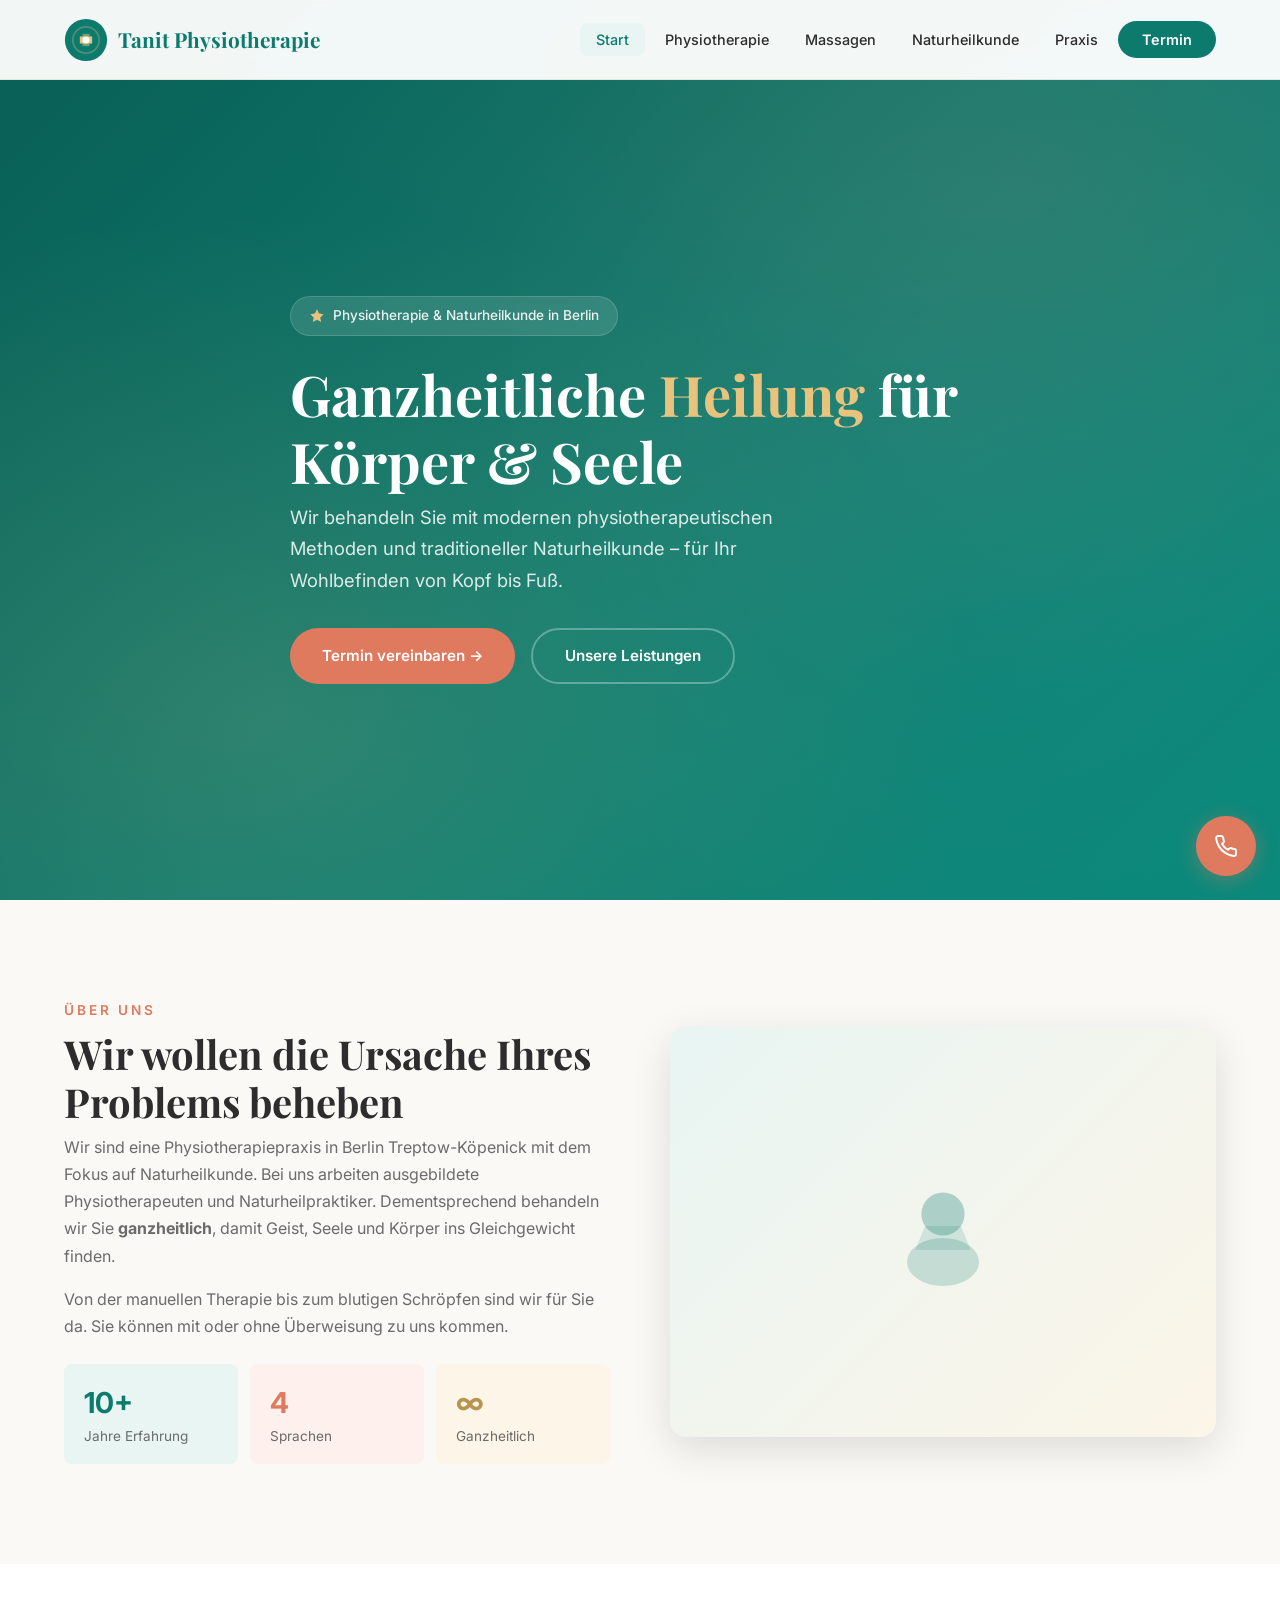
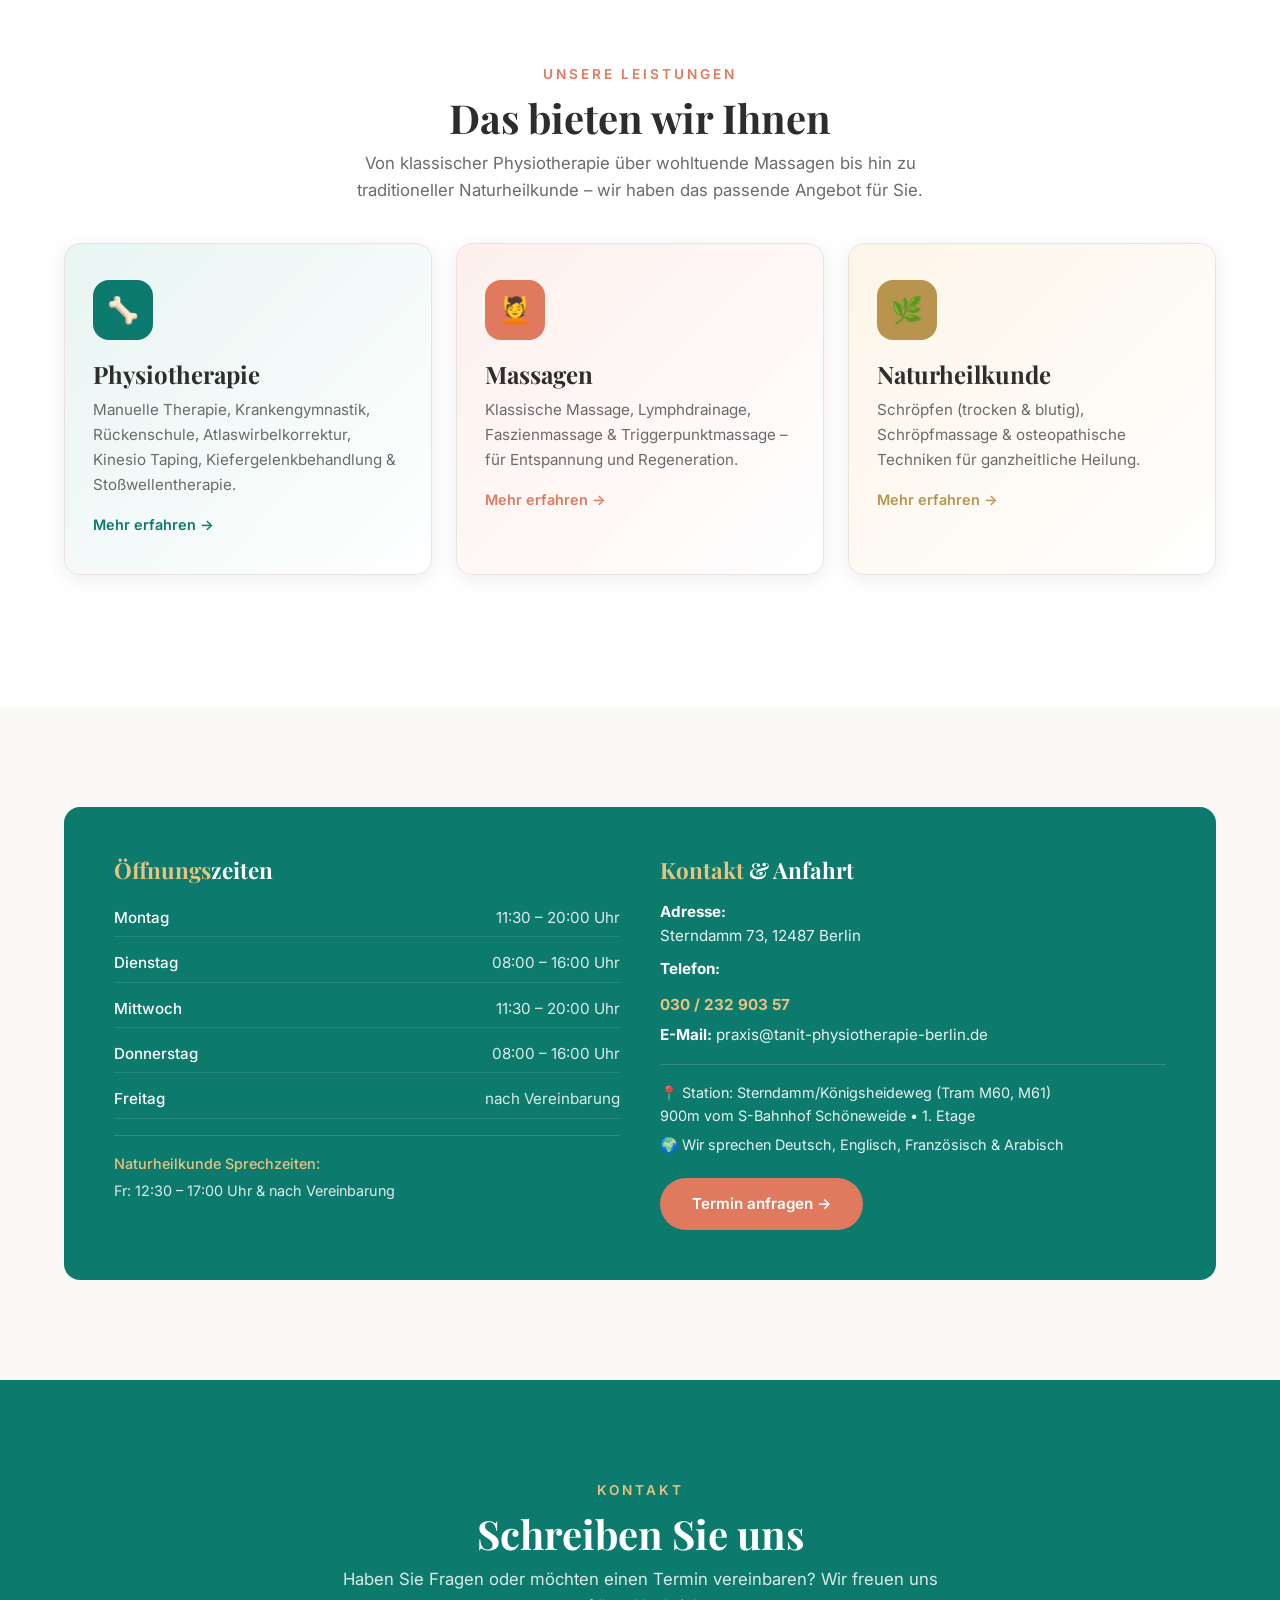
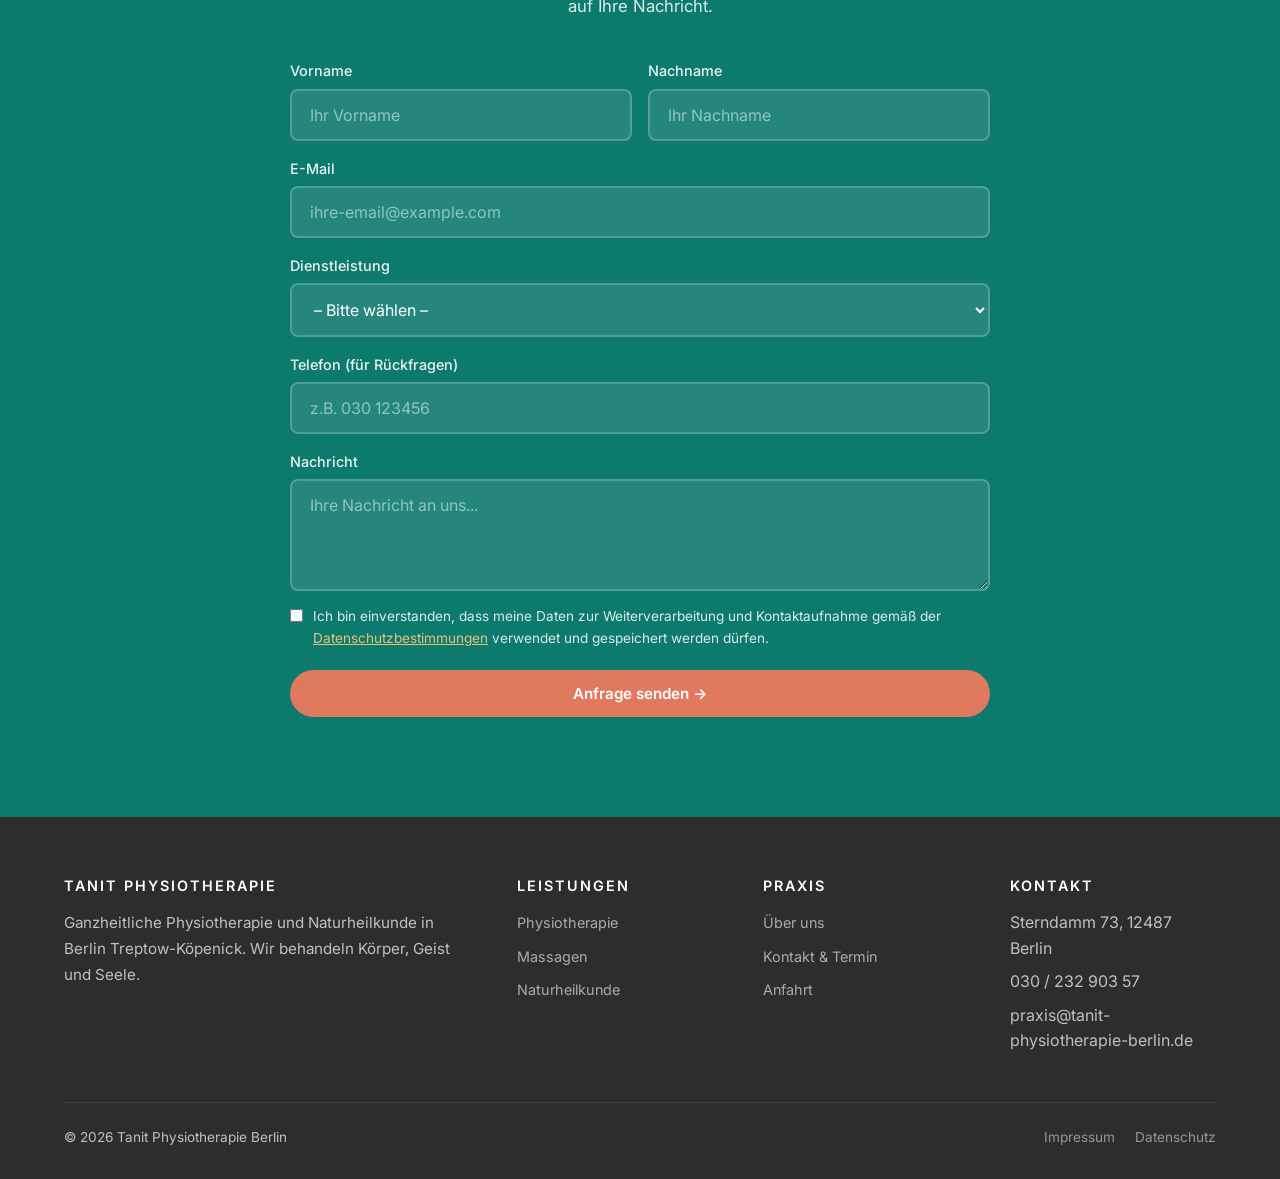
==== index.html @ 2d51f5e4 "Initial commit: Tanit Physiotherapie neue Website" ====
<!DOCTYPE html>
<html lang="de">
<head>
  <meta charset="UTF-8">
  <meta name="viewport" content="width=device-width, initial-scale=1.0">
  <title>Tanit Physiotherapie Berlin | Physiotherapie und Naturheilkunde</title>
  <meta name="description" content="Physiotherapiepraxis in Berlin Treptow-Köpenick mit Fokus auf Naturheilkunde. Manuelle Therapie, Massagen, Schröpfen & mehr. Jetzt Termin vereinbaren!">
  <link rel="preconnect" href="https://fonts.googleapis.com">
  <link rel="preconnect" href="https://fonts.gstatic.com" crossorigin>
  <link href="https://fonts.googleapis.com/css2?family=Inter:wght@400;500;600;700&family=Playfair+Display:wght@600;700&display=swap" rel="stylesheet">
  <link rel="stylesheet" href="styles.css">
</head>
<body>

  <!-- Navigation -->
  <nav class="nav" id="nav">
    <div class="nav-inner">
      <a href="/" class="nav-logo">
        <svg width="44" height="44" viewBox="0 0 100 100" fill="none">
          <circle cx="50" cy="50" r="48" fill="#0D7A6E"/>
          <path d="M50 18C32.3 18 18 32.3 18 50s14.3 32 32 32 32-14.3 32-32S67.7 18 50 18zm0 4c15.5 0 28 12.5 28 28s-12.5 28-28 28-28-12.5-28-28 12.5-28 28-28z" fill="#E8C37E" opacity="0.3"/>
          <path d="M36 42h28v16H36z" fill="#E8C37E"/>
          <path d="M42 36h16v28H42z" fill="#E8C37E" opacity="0.5"/>
          <circle cx="50" cy="50" r="8" fill="white"/>
        </svg>
        <span>Tanit Physiotherapie</span>
      </a>

      <button class="nav-toggle" id="navToggle" aria-label="Menü öffnen">
        <span></span><span></span><span></span>
      </button>

      <ul class="nav-links" id="navLinks">
        <li><a href="/" class="active">Start</a></li>
        <li><a href="physiotherapie.html">Physiotherapie</a></li>
        <li><a href="massage.html">Massagen</a></li>
        <li><a href="naturheilkunde.html">Naturheilkunde</a></li>
        <li><a href="praxis.html">Praxis</a></li>
        <li><a href="kontakt.html" class="nav-cta">Termin</a></li>
      </ul>
    </div>
  </nav>

  <!-- Hero -->
  <section class="hero">
    <div class="hero-pattern"></div>
    <div class="container">
      <div class="hero-content">
        <div class="hero-badge">
          <svg viewBox="0 0 24 24"><path d="M12 2L15.09 8.26L22 9.27L17 14.14L18.18 21.02L12 17.77L5.82 21.02L7 14.14L2 9.27L8.91 8.26L12 2Z"/></svg>
          Physiotherapie & Naturheilkunde in Berlin
        </div>
        <h1>Ganzheitliche <span>Heilung</span> für Körper & Seele</h1>
        <p>Wir behandeln Sie mit modernen physiotherapeutischen Methoden und traditioneller Naturheilkunde – für Ihr Wohlbefinden von Kopf bis Fuß.</p>
        <div class="hero-actions">
          <a href="kontakt.html" class="btn btn-primary">Termin vereinbaren →</a>
          <a href="#services" class="btn btn-outline-light">Unsere Leistungen</a>
        </div>
      </div>
    </div>
  </section>

  <!-- About -->
  <section class="section">
    <div class="container">
      <div class="about-grid">
        <div>
          <p class="section-subtitle">Über uns</p>
          <h2 class="section-title">Wir wollen die Ursache Ihres Problems beheben</h2>
          <p style="color: var(--text-light); margin-bottom: 1rem; line-height: 1.7;">
            Wir sind eine Physiotherapiepraxis in Berlin Treptow-Köpenick mit dem Fokus auf Naturheilkunde. Bei uns arbeiten ausgebildete Physiotherapeuten und Naturheilpraktiker. Dementsprechend behandeln wir Sie <strong>ganzheitlich</strong>, damit Geist, Seele und Körper ins Gleichgewicht finden.
          </p>
          <p style="color: var(--text-light); margin-bottom: 1.5rem; line-height: 1.7;">
            Von der manuellen Therapie bis zum blutigen Schröpfen sind wir für Sie da. Sie können mit oder ohne Überweisung zu uns kommen.
          </p>
          <div style="display: flex; gap: 12px; flex-wrap: wrap;">
            <div style="background: var(--primary-light); border-radius: var(--radius-sm); padding: 16px 20px; flex: 1; min-width: 140px;">
              <div style="font-weight: 700; font-size: 1.8rem; color: var(--primary);">10+</div>
              <div style="color: var(--text-light); font-size: 0.85rem;">Jahre Erfahrung</div>
            </div>
            <div style="background: var(--secondary-light); border-radius: var(--radius-sm); padding: 16px 20px; flex: 1; min-width: 140px;">
              <div style="font-weight: 700; font-size: 1.8rem; color: var(--secondary);">4</div>
              <div style="color: var(--text-light); font-size: 0.85rem;">Sprachen</div>
            </div>
            <div style="background: var(--accent-light); border-radius: var(--radius-sm); padding: 16px 20px; flex: 1; min-width: 140px;">
              <div style="font-weight: 700; font-size: 1.8rem; color: #B8944F;">∞</div>
              <div style="color: var(--text-light); font-size: 0.85rem;">Ganzheitlich</div>
            </div>
          </div>
        </div>
        <div class="about-image">
          <div class="about-image-placeholder">
            <svg width="120" height="120" viewBox="0 0 100 100" fill="none">
              <circle cx="50" cy="35" r="18" fill="#0D7A6E" opacity="0.3"/>
              <ellipse cx="50" cy="75" rx="30" ry="20" fill="#0D7A6E" opacity="0.2"/>
              <path d="M35 45l-8 20h46l-8-20H35z" fill="#0D7A6E" opacity="0.15"/>
            </svg>
          </div>
        </div>
      </div>
    </div>
  </section>

  <!-- Services -->
  <section class="section" id="services" style="background: var(--bg-white);">
    <div class="container section-center">
      <p class="section-subtitle">Unsere Leistungen</p>
      <h2 class="section-title">Das bieten wir Ihnen</h2>
      <p class="section-desc">Von klassischer Physiotherapie über wohltuende Massagen bis hin zu traditioneller Naturheilkunde – wir haben das passende Angebot für Sie.</p>
    </div>

    <div class="container" style="margin-top: 20px;">
      <!-- Physio -->
      <div class="card-grid" style="margin-bottom: 32px;">
        <a href="physiotherapie.html" class="card" style="display: block; background: linear-gradient(135deg, var(--primary-light), white);">
          <div class="card-icon" style="background: var(--primary); color: white;">🦴</div>
          <h3>Physiotherapie</h3>
          <p>Manuelle Therapie, Krankengymnastik, Rückenschule, Atlaswirbelkorrektur, Kinesio Taping, Kiefergelenkbehandlung & Stoßwellentherapie.</p>
          <span class="card-link" style="color: var(--primary);">Mehr erfahren →</span>
        </a>

        <a href="massage.html" class="card" style="display: block; background: linear-gradient(135deg, var(--secondary-light), white);">
          <div class="card-icon" style="background: var(--secondary); color: white;">💆</div>
          <h3>Massagen</h3>
          <p>Klassische Massage, Lymphdrainage, Faszienmassage & Triggerpunktmassage – für Entspannung und Regeneration.</p>
          <span class="card-link" style="color: var(--secondary);">Mehr erfahren →</span>
        </a>

        <a href="naturheilkunde.html" class="card" style="display: block; background: linear-gradient(135deg, var(--accent-light), white);">
          <div class="card-icon" style="background: #B8944F; color: white;">🌿</div>
          <h3>Naturheilkunde</h3>
          <p>Schröpfen (trocken & blutig), Schröpfmassage & osteopathische Techniken für ganzheitliche Heilung.</p>
          <span class="card-link" style="color: #B8944F;">Mehr erfahren →</span>
        </a>
      </div>
    </div>
  </section>

  <!-- Opening Hours + Contact -->
  <section class="section">
    <div class="container">
      <div class="info-strip">
        <div>
          <h3><span>Öffnungs</span>zeiten</h3>
          <div class="hours-grid">
            <div class="hours-row"><span class="hours-day">Montag</span><span class="hours-time">11:30 – 20:00 Uhr</span></div>
            <div class="hours-row"><span class="hours-day">Dienstag</span><span class="hours-time">08:00 – 16:00 Uhr</span></div>
            <div class="hours-row"><span class="hours-day">Mittwoch</span><span class="hours-time">11:30 – 20:00 Uhr</span></div>
            <div class="hours-row"><span class="hours-day">Donnerstag</span><span class="hours-time">08:00 – 16:00 Uhr</span></div>
            <div class="hours-row"><span class="hours-day">Freitag</span><span class="hours-time">nach Vereinbarung</span></div>
          </div>
          <div style="margin-top: 16px; padding-top: 16px; border-top: 1px solid rgba(255,255,255,0.15);">
            <div style="font-weight: 500; font-size: 0.9rem; color: var(--accent);">Naturheilkunde Sprechzeiten:</div>
            <div style="font-size: 0.9rem; margin-top: 4px; color: rgba(255,255,255,0.85);">Fr: 12:30 – 17:00 Uhr & nach Vereinbarung</div>
          </div>
        </div>
        <div>
          <h3><span>Kontakt</span> & Anfahrt</h3>
          <div class="contact-block">
            <p><strong>Adresse:</strong><br>Sterndamm 73, 12487 Berlin</p>
            <p style="margin-top: 8px;"><strong>Telefon:</strong></p>
            <p class="contact-phone">030 / 232 903 57</p>
            <p><strong>E-Mail:</strong> praxis@tanit-physiotherapie-berlin.de</p>
            <div style="margin-top: 16px; padding-top: 16px; border-top: 1px solid rgba(255,255,255,0.15);">
              <p style="font-size: 0.9rem;">📍 Station: Sterndamm/Königsheideweg (Tram M60, M61)<br>
              900m vom S-Bahnhof Schöneweide • 1. Etage</p>
              <p style="font-size: 0.9rem; margin-top: 6px;">🌍 Wir sprechen Deutsch, Englisch, Französisch & Arabisch</p>
            </div>
            <a href="kontakt.html" class="btn btn-primary" style="margin-top: 16px;">Termin anfragen →</a>
          </div>
        </div>
      </div>
    </div>
  </section>

  <!-- Contact Form Section -->
  <section class="section contact-section" id="kontakt">
    <div class="container">
      <div class="section-center" style="margin-bottom: 2.5rem;">
        <p class="section-subtitle" style="color: var(--accent);">Kontakt</p>
        <h2 class="section-title">Schreiben Sie uns</h2>
        <p class="section-desc" style="color: rgba(255,255,255,0.85);">Haben Sie Fragen oder möchten einen Termin vereinbaren? Wir freuen uns auf Ihre Nachricht.</p>
      </div>

      <form class="contact-form" id="contactForm" style="max-width: 700px; margin: 0 auto;">
        <div class="form-grid">
          <div class="form-group">
            <label for="vorname">Vorname</label>
            <input type="text" id="vorname" name="vorname" placeholder="Ihr Vorname" required>
          </div>
          <div class="form-group">
            <label for="nachname">Nachname</label>
            <input type="text" id="nachname" name="nachname" placeholder="Ihr Nachname" required>
          </div>
          <div class="form-group full-width">
            <label for="email">E-Mail</label>
            <input type="email" id="email" name="email" placeholder="ihre-email@example.com" required>
          </div>
          <div class="form-group full-width">
            <label for="dienstleistung">Dienstleistung</label>
            <select id="dienstleistung" name="dienstleistung">
              <option value="">– Bitte wählen –</option>
              <option value="physiotherapie">Physiotherapie</option>
              <option value="massage">Massage</option>
              <option value="naturheilkunde">Naturheilkunde</option>
              <option value="allgemein">Allgemeine Frage</option>
            </select>
          </div>
          <div class="form-group full-width">
            <label for="telefon">Telefon (für Rückfragen)</label>
            <input type="tel" id="telefon" name="telefon" placeholder="z.B. 030 123456">
          </div>
          <div class="form-group full-width">
            <label for="nachricht">Nachricht</label>
            <textarea id="nachricht" name="nachricht" rows="4" placeholder="Ihre Nachricht an uns..." required></textarea>
          </div>
        </div>

        <div class="form-checkbox">
          <input type="checkbox" id="datenschutz" required>
          <label for="datenschutz">Ich bin einverstanden, dass meine Daten zur Weiterverarbeitung und Kontaktaufnahme gemäß der <a href="datenschutz.html">Datenschutzbestimmungen</a> verwendet und gespeichert werden dürfen.</label>
        </div>

        <button type="submit" class="btn btn-primary" style="margin-top: 20px; width: 100%; justify-content: center;">
          Anfrage senden →
        </button>
      </form>
    </div>
  </section>

  <!-- Footer -->
  <footer class="footer">
    <div class="container">
      <div class="footer-grid">
        <div class="footer-brand">
          <h4>Tanit Physiotherapie</h4>
          <p>Ganzheitliche Physiotherapie und Naturheilkunde in Berlin Treptow-Köpenick. Wir behandeln Körper, Geist und Seele.</p>
        </div>
        <div>
          <h4>Leistungen</h4>
          <ul class="footer-links">
            <li><a href="physiotherapie.html">Physiotherapie</a></li>
            <li><a href="massage.html">Massagen</a></li>
            <li><a href="naturheilkunde.html">Naturheilkunde</a></li>
          </ul>
        </div>
        <div>
          <h4>Praxis</h4>
          <ul class="footer-links">
            <li><a href="praxis.html">Über uns</a></li>
            <li><a href="kontakt.html">Kontakt & Termin</a></li>
            <li><a href="kontakt.html#anfahrt">Anfahrt</a></li>
          </ul>
        </div>
        <div>
          <h4>Kontakt</h4>
          <ul class="footer-links">
            <li>Sterndamm 73, 12487 Berlin</li>
            <li>030 / 232 903 57</li>
            <li>praxis@tanit-physiotherapie-berlin.de</li>
          </ul>
        </div>
      </div>
      <div class="footer-bottom">
        <span>&copy; 2026 Tanit Physiotherapie Berlin</span>
        <div class="footer-bottom-links">
          <a href="impressum.html">Impressum</a>
          <a href="datenschutz.html">Datenschutz</a>
        </div>
      </div>
    </div>
  </footer>

  <!-- Floating Phone Button -->
  <a href="tel:03023290357" class="phone-float" aria-label="Anrufen">
    <svg width="24" height="24" viewBox="0 0 24 24" fill="none" stroke="currentColor" stroke-width="2" stroke-linecap="round" stroke-linejoin="round">
      <path d="M22 16.92v3a2 2 0 0 1-2.18 2 19.79 19.79 0 0 1-8.63-3.07 19.5 19.5 0 0 1-6-6 19.79 19.79 0 0 1-3.07-8.67A2 2 0 0 1 4.11 2h3a2 2 0 0 1 2 1.72 12.84 12.84 0 0 0 .7 2.81 2 2 0 0 1-.45 2.11L8.09 9.91a16 16 0 0 0 6 6l1.27-1.27a2 2 0 0 1 2.11-.45 12.84 12.84 0 0 0 2.81.7A2 2 0 0 1 22 16.92z"/>
    </svg>
  </a>

  <script src="main.js"></script>
</body>
</html>
---- styles.css ----
/* =======================================
   Tanit Physiotherapie Berlin - Modern Styles
   ======================================= */

:root {
  --primary: #0D7A6E;
  --primary-dark: #095E54;
  --primary-light: #E8F5F3;
  --secondary: #E07A5F;
  --secondary-dark: #C8654A;
  --secondary-light: #FDF0ED;
  --accent: #E8C37E;
  --accent-light: #FCF5E8;
  --bg: #FBF9F6;
  --bg-white: #FFFFFF;
  --text: #2D2D2D;
  --text-light: #6B6B6B;
  --text-muted: #9A9A9A;
  --border: #E8E3DE;
  --shadow: 0 4px 20px rgba(0,0,0,0.08);
  --shadow-lg: 0 12px 40px rgba(0,0,0,0.12);
  --radius: 16px;
  --radius-sm: 8px;
  --transition: 0.3s cubic-bezier(0.4, 0, 0.2, 1);
  --nav-height: 80px;
}

/* Reset & Base */
*, *::before, *::after { margin: 0; padding: 0; box-sizing: border-box; }

html { scroll-behavior: smooth; }

body {
  font-family: 'Inter', -apple-system, BlinkMacSystemFont, 'Segoe UI', Roboto, sans-serif;
  color: var(--text);
  background: var(--bg);
  line-height: 1.6;
  overflow-x: hidden;
}

img { max-width: 100%; height: auto; display: block; }
a { color: var(--primary); text-decoration: none; transition: var(--transition); }
a:hover { color: var(--primary-dark); }

/* ====================================
   Typography
   ==================================== */
h1, h2, h3, h4 {
  font-family: 'Playfair Display', Georgia, serif;
  line-height: 1.2;
  color: var(--text);
}

h1 { font-size: clamp(2rem, 5vw, 3.5rem); }
h2 { font-size: clamp(1.6rem, 3.5vw, 2.5rem); margin-bottom: 1rem; }
h3 { font-size: clamp(1.2rem, 2vw, 1.5rem); margin-bottom: 0.75rem; }

.section-subtitle {
  font-family: 'Inter', sans-serif;
  font-size: 0.85rem;
  font-weight: 600;
  letter-spacing: 3px;
  text-transform: uppercase;
  color: var(--secondary);
  margin-bottom: 0.5rem;
}

.section-title { margin-bottom: 0.5rem; }

.section-desc {
  color: var(--text-light);
  font-size: 1.05rem;
  max-width: 600px;
  margin-bottom: 2.5rem;
}

/* ====================================
   Layout
   ==================================== */
.container {
  max-width: 1200px;
  margin: 0 auto;
  padding: 0 24px;
}

.section { padding: 100px 0; }

.section-center { text-align: center; }
.section-center .section-desc { margin-left: auto; margin-right: auto; }

/* ====================================
   Navigation
   ==================================== */
.nav {
  position: fixed;
  top: 0; left: 0; right: 0;
  height: var(--nav-height);
  z-index: 1000;
  background: rgba(255,255,255,0.95);
  backdrop-filter: blur(12px);
  -webkit-backdrop-filter: blur(12px);
  border-bottom: 1px solid var(--border);
  transition: var(--transition);
}

.nav-scrolled { box-shadow: var(--shadow); }

.nav-inner {
  max-width: 1200px;
  margin: 0 auto;
  padding: 0 24px;
  height: 100%;
  display: flex;
  align-items: center;
  justify-content: space-between;
}

.nav-logo {
  display: flex;
  align-items: center;
  gap: 10px;
  font-family: 'Playfair Display', serif;
  font-size: 1.3rem;
  font-weight: 700;
  color: var(--primary);
}

.nav-logo img { width: 44px; height: 44px; border-radius: 50%; }

.nav-links {
  display: flex;
  list-style: none;
  gap: 4px;
  align-items: center;
}

.nav-links a {
  padding: 8px 16px;
  border-radius: var(--radius-sm);
  color: var(--text);
  font-size: 0.9rem;
  font-weight: 500;
  transition: var(--transition);
}

.nav-links a:hover,
.nav-links a.active { background: var(--primary-light); color: var(--primary); }

.nav-cta {
  background: var(--primary) !important;
  color: white !important;
  padding: 10px 24px !important;
  border-radius: 50px !important;
  font-weight: 600 !important;
}

.nav-cta:hover { background: var(--primary-dark) !important; color: white !important; }

/* Mobile Menu */
.nav-toggle {
  display: none;
  flex-direction: column;
  gap: 5px;
  cursor: pointer;
  padding: 4px;
  background: none;
  border: none;
}

.nav-toggle span {
  width: 28px;
  height: 2.5px;
  background: var(--text);
  border-radius: 2px;
  transition: var(--transition);
}

.nav-toggle.open span:nth-child(1) { transform: rotate(45deg) translate(5px, 5px); }
.nav-toggle.open span:nth-child(2) { opacity: 0; }
.nav-toggle.open span:nth-child(3) { transform: rotate(-45deg) translate(5px, -5px); }

/* ====================================
   Hero
   ==================================== */
.hero {
  min-height: 100vh;
  display: flex;
  align-items: center;
  padding-top: var(--nav-height);
  position: relative;
  overflow: hidden;
  background: linear-gradient(135deg, var(--primary-dark) 0%, var(--primary) 50%, #0B8A7C 100%);
}

.hero::before {
  content: '';
  position: absolute;
  top: 0; left: 0; right: 0; bottom: 0;
  background:
    radial-gradient(ellipse at 20% 80%, rgba(232,195,126,0.15) 0%, transparent 50%),
    radial-gradient(ellipse at 80% 20%, rgba(224,122,95,0.12) 0%, transparent 50%);
  pointer-events: none;
}

.hero-pattern {
  position: absolute;
  right: -10%;
  top: -20%;
  width: 70%;
  height: 140%;
  background: radial-gradient(circle at 50% 50%, rgba(255,255,255,0.04) 0%, transparent 70%);
  pointer-events: none;
}

.hero-content {
  position: relative;
  z-index: 2;
  max-width: 700px;
}

.hero h1 {
  color: white;
  margin-bottom: 0.5rem;
}

.hero h1 span { color: var(--accent); }

.hero p {
  color: rgba(255,255,255,0.85);
  font-size: 1.15rem;
  margin-bottom: 2rem;
  max-width: 550px;
  line-height: 1.7;
}

.hero-badge {
  display: inline-flex;
  align-items: center;
  gap: 8px;
  background: rgba(255,255,255,0.12);
  backdrop-filter: blur(8px);
  padding: 8px 18px;
  border-radius: 50px;
  color: rgba(255,255,255,0.9);
  font-size: 0.85rem;
  font-weight: 500;
  margin-bottom: 1.5rem;
  border: 1px solid rgba(255,255,255,0.15);
}

.hero-badge svg { width: 16px; height: 16px; fill: var(--accent); }

.hero-actions {
  display: flex;
  gap: 16px;
  flex-wrap: wrap;
}

/* ====================================
   Buttons
   ==================================== */
.btn {
  display: inline-flex;
  align-items: center;
  gap: 8px;
  padding: 14px 32px;
  border-radius: 50px;
  font-weight: 600;
  font-size: 0.95rem;
  border: none;
  cursor: pointer;
  transition: var(--transition);
  font-family: inherit;
}

.btn-primary {
  background: var(--secondary);
  color: white;
}
.btn-primary:hover { background: var(--secondary-dark); color: white; transform: translateY(-2px); box-shadow: 0 8px 25px rgba(224,122,95,0.35); }

.btn-outline-light {
  background: transparent;
  color: white;
  border: 2px solid rgba(255,255,255,0.3);
}
.btn-outline-light:hover { border-color: white; background: rgba(255,255,255,0.1); color: white; }

.btn-outline {
  background: transparent;
  color: var(--primary);
  border: 2px solid var(--primary);
}
.btn-outline:hover { background: var(--primary); color: white; }

/* ====================================
   Cards
   ==================================== */
.card-grid {
  display: grid;
  grid-template-columns: repeat(auto-fit, minmax(280px, 1fr));
  gap: 24px;
}

.card {
  background: var(--bg-white);
  border-radius: var(--radius);
  padding: 36px 28px;
  box-shadow: var(--shadow);
  transition: var(--transition);
  border: 1px solid var(--border);
}

.card:hover { transform: translateY(-4px); box-shadow: var(--shadow-lg); }

.card-icon {
  width: 60px;
  height: 60px;
  border-radius: 16px;
  display: flex;
  align-items: center;
  justify-content: center;
  font-size: 1.6rem;
  margin-bottom: 20px;
}

.card h3 { margin-bottom: 0.5rem; }
.card p { color: var(--text-light); font-size: 0.95rem; line-height: 1.65; }
.card-link { margin-top: 16px; display: inline-flex; align-items: center; gap: 6px; font-weight: 600; font-size: 0.9rem; }

/* ====================================
   Service Detail Cards (big ones)
   ==================================== */
.service-detail {
  background: var(--bg-white);
  border-radius: var(--radius);
  padding: 40px;
  box-shadow: var(--shadow);
  border: 1px solid var(--border);
  margin-bottom: 24px;
  transition: var(--transition);
}

.service-detail:hover { box-shadow: var(--shadow-lg); }

.service-detail h2 { color: var(--primary); font-size: 1.5rem; margin-bottom: 0.5rem; }
.service-detail .service-meta { color: var(--text-light); margin-bottom: 1rem; font-size: 0.95rem; }
.service-detail p { color: var(--text-light); line-height: 1.7; margin-bottom: 1.25rem; }
.service-detail ul { padding-left: 20px; color: var(--text-light); margin-bottom: 1.25rem; }
.service-detail ul li { margin-bottom: 6px; }

/* ====================================
   Info Strip (Opening Hours + Contact)
   ==================================== */
.info-strip {
  display: grid;
  grid-template-columns: 1fr 1fr;
  gap: 40px;
  background: var(--primary);
  border-radius: var(--radius);
  padding: 50px;
  color: white;
}

.info-strip h3 { color: white; font-size: 1.4rem; margin-bottom: 1rem; }
.info-strip h3 span { color: var(--accent); }

.hours-grid {
  display: grid;
  gap: 8px;
}

.hours-row {
  display: flex;
  justify-content: space-between;
  padding: 6px 0;
  border-bottom: 1px solid rgba(255,255,255,0.1);
  font-size: 0.95rem;
}

.hours-day { font-weight: 500; }
.hours-time { color: rgba(255,255,255,0.85); }

.info-strip .contact-block p {
  color: rgba(255,255,255,0.9);
  margin-bottom: 6px;
  font-size: 0.95rem;
}

.info-strip .contact-block strong { color: white; }

.info-strip .contact-phone {
  font-size: 1.5rem;
  font-weight: 700;
  color: var(--accent) !important;
  margin: 12px 0;
}

/* ====================================
   About Section
   ==================================== */
.about-grid {
  display: grid;
  grid-template-columns: 1fr 1fr;
  gap: 60px;
  align-items: center;
}

.about-image {
  border-radius: var(--radius);
  overflow: hidden;
  box-shadow: var(--shadow-lg);
  background: var(--primary-light);
  aspect-ratio: 4/3;
  display: flex;
  align-items: center;
  justify-content: center;
}

.about-image-placeholder {
  width: 100%;
  height: 100%;
  background: linear-gradient(135deg, var(--primary-light), var(--accent-light));
  display: flex;
  align-items: center;
  justify-content: center;
  font-size: 4rem;
  color: var(--primary);
}

/* ====================================
   Contact Form
   ==================================== */
.contact-section {
  background: var(--primary);
  color: white;
}

.contact-section .section-title { color: white; }
.contact-section .section-desc { color: rgba(255,255,255,0.85); }

.form-grid {
  display: grid;
  grid-template-columns: 1fr 1fr;
  gap: 16px;
}

.form-grid .full-width { grid-column: 1 / -1; }

.form-group label {
  display: block;
  margin-bottom: 6px;
  font-size: 0.9rem;
  font-weight: 500;
  color: rgba(255,255,255,0.9);
}

.form-group input,
.form-group select,
.form-group textarea {
  width: 100%;
  padding: 14px 18px;
  border-radius: var(--radius-sm);
  border: 2px solid rgba(255,255,255,0.2);
  background: rgba(255,255,255,0.1);
  color: white;
  font-size: 1rem;
  font-family: inherit;
  transition: var(--transition);
}

.form-group input::placeholder,
.form-group textarea::placeholder { color: rgba(255,255,255,0.5); }

.form-group input:focus,
.form-group select:focus,
.form-group textarea:focus {
  outline: none;
  border-color: var(--accent);
  background: rgba(255,255,255,0.15);
}

.form-group select option { color: var(--text); }

.form-group textarea { resize: vertical; }

.form-checkbox {
  display: flex;
  align-items: flex-start;
  gap: 10px;
  font-size: 0.85rem;
  color: rgba(255,255,255,0.85);
  margin-top: 8px;
}

.form-checkbox input { width: auto; margin-top: 3px; }

.form-checkbox a { color: var(--accent); text-decoration: underline; }

/* ====================================
   Footer
   ==================================== */
.footer {
  background: var(--text);
  color: rgba(255,255,255,0.7);
  padding: 60px 0 30px;
}

.footer-grid {
  display: grid;
  grid-template-columns: 2fr 1fr 1fr 1fr;
  gap: 40px;
  margin-bottom: 40px;
}

.footer h4 {
  color: white;
  font-family: 'Inter', sans-serif;
  font-size: 0.9rem;
  font-weight: 600;
  text-transform: uppercase;
  letter-spacing: 2px;
  margin-bottom: 1rem;
}

.footer-brand p { font-size: 0.95rem; line-height: 1.7; margin-bottom: 1rem; }

.footer-links { list-style: none; }
.footer-links li { margin-bottom: 8px; }
.footer-links a { color: rgba(255,255,255,0.6); font-size: 0.9rem; }
.footer-links a:hover { color: var(--accent); }

.footer-bottom {
  border-top: 1px solid rgba(255,255,255,0.1);
  padding-top: 24px;
  display: flex;
  justify-content: space-between;
  align-items: center;
  flex-wrap: wrap;
  gap: 12px;
  font-size: 0.85rem;
}

.footer-bottom-links { display: flex; gap: 20px; }
.footer-bottom-links a { color: rgba(255,255,255,0.5); font-size: 0.85rem; }
.footer-bottom-links a:hover { color: var(--accent); }

/* ====================================
   Subpage Hero
   ==================================== */
.subpage-hero {
  padding: 160px 0 80px;
  background: linear-gradient(135deg, var(--primary-dark), var(--primary));
  color: white;
  text-align: center;
}

.subpage-hero h1 { color: white; }
.subpage-hero p { color: rgba(255,255,255,0.85); max-width: 550px; margin: 0.75rem auto 0; }

/* ====================================
   Back link
   ==================================== */
.back-link {
  display: inline-flex;
  align-items: center;
  gap: 6px;
  margin-bottom: 32px;
  font-weight: 500;
  font-size: 0.9rem;
}

/* ====================================
   Legal Pages
   ==================================== */
.legal-content { max-width: 800px; margin: 0 auto; }
.legal-content h2 { color: var(--primary); font-size: 1.4rem; margin-top: 2.5rem; }
.legal-content h3 { font-size: 1.1rem; margin-top: 1.5rem; }
.legal-content p { color: var(--text-light); margin-bottom: 1rem; line-height: 1.7; }
.legal-content ul { padding-left: 20px; color: var(--text-light); margin-bottom: 1rem; }

/* ====================================
   Responsive
   ==================================== */
@media (max-width: 768px) {
  .nav-toggle { display: flex; }

  .nav-links {
    position: fixed;
    top: var(--nav-height);
    left: 0; right: 0;
    background: rgba(255,255,255,0.98);
    backdrop-filter: blur(12px);
    flex-direction: column;
    padding: 20px;
    gap: 4px;
    border-bottom: 1px solid var(--border);
    transform: translateY(-120%);
    opacity: 0;
    transition: var(--transition);
    pointer-events: none;
  }

  .nav-links.open {
    transform: translateY(0);
    opacity: 1;
    pointer-events: all;
  }

  .nav-links a { padding: 12px 16px; width: 100%; }

  .about-grid { grid-template-columns: 1fr; gap: 30px; }
  .info-strip { grid-template-columns: 1fr; padding: 30px; gap: 30px; }
  .form-grid { grid-template-columns: 1fr; }
  .footer-grid { grid-template-columns: 1fr 1fr; }

  .hero { min-height: 90vh; }
  .hero-content { text-align: center; }
  .hero-actions { justify-content: center; }
  .hero p { margin-left: auto; margin-right: auto; }

  .section { padding: 60px 0; }
  .subpage-hero { padding: 130px 0 50px; }
}

@media (max-width: 480px) {
  .footer-grid { grid-template-columns: 1fr; }
  .footer-bottom { flex-direction: column; text-align: center; }
  .service-detail { padding: 24px; }
}

/* ====================================
   Page Header Banner (for subpages)
   ==================================== */
.page-header {
  padding-top: calc(var(--nav-height) + 40px);
  padding-bottom: 40px;
  background: var(--primary-light);
  border-bottom: 1px solid var(--border);
}

.page-header h1 { color: var(--primary); }

/* ====================================
   Utility
   ==================================== */
.mt-2 { margin-top: 2rem; }
.mb-2 { margin-bottom: 2rem; }
.text-center { text-align: center; }

/* Floating phone button */
.phone-float {
  position: fixed;
  bottom: 24px;
  right: 24px;
  z-index: 999;
  width: 60px;
  height: 60px;
  border-radius: 50%;
  background: var(--secondary);
  color: white;
  display: flex;
  align-items: center;
  justify-content: center;
  font-size: 1.5rem;
  box-shadow: 0 4px 20px rgba(224,122,95,0.4);
  transition: var(--transition);
  border: none;
  cursor: pointer;
}

.phone-float:hover {
  transform: scale(1.1);
  background: var(--secondary-dark);
  color: white;
  box-shadow: 0 6px 30px rgba(224,122,95,0.5);
}
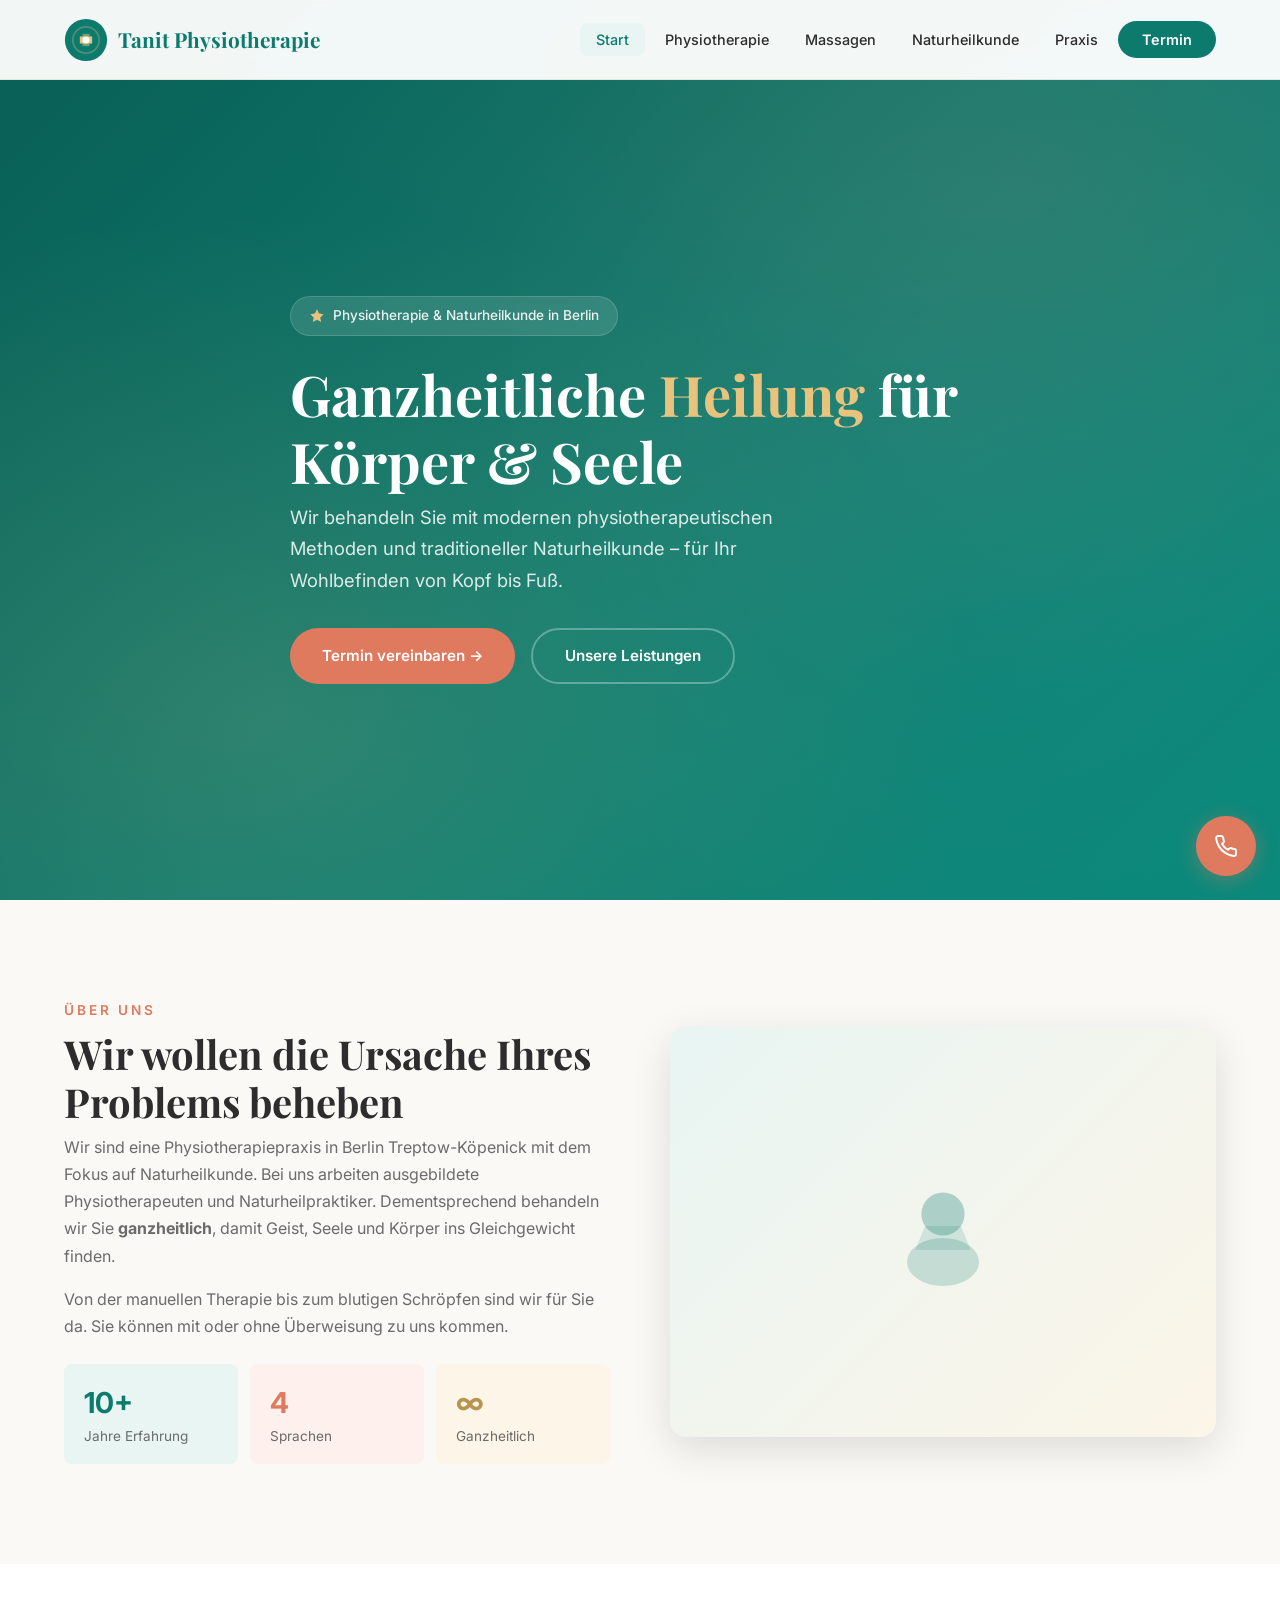
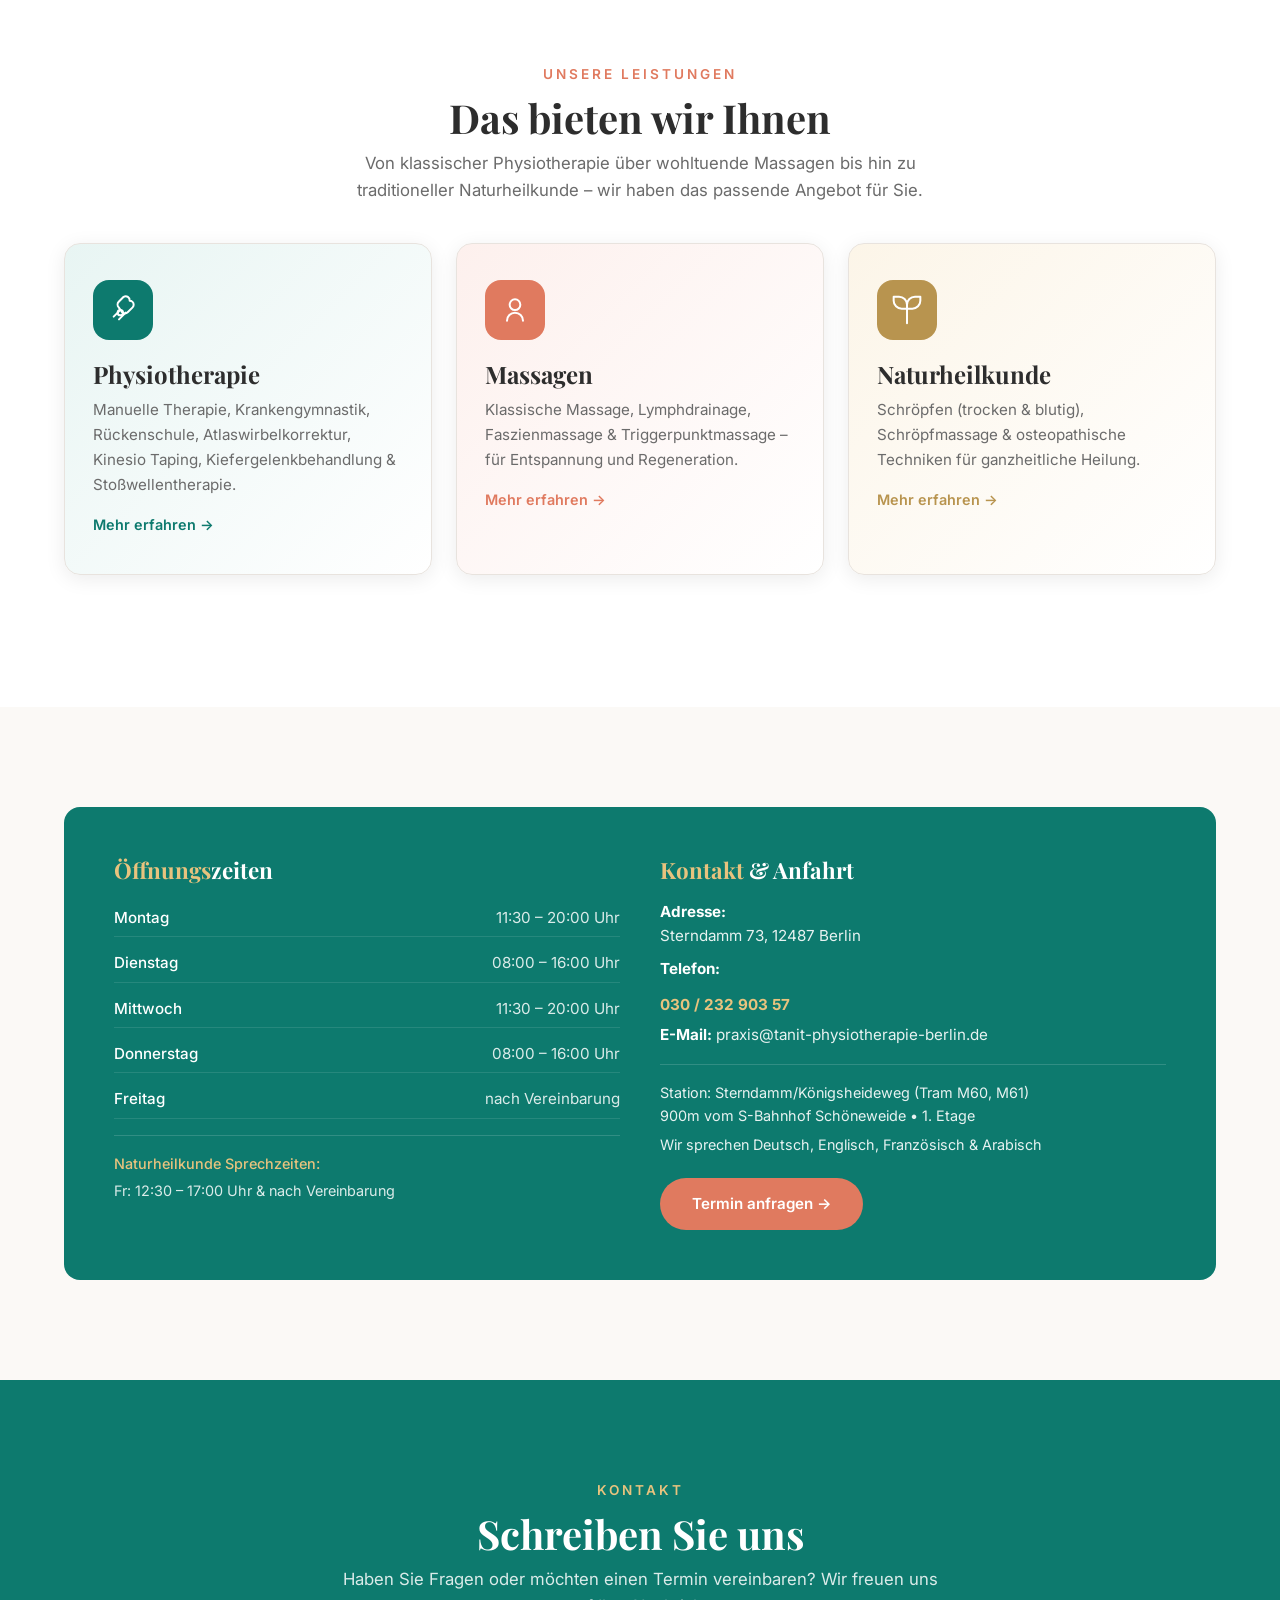
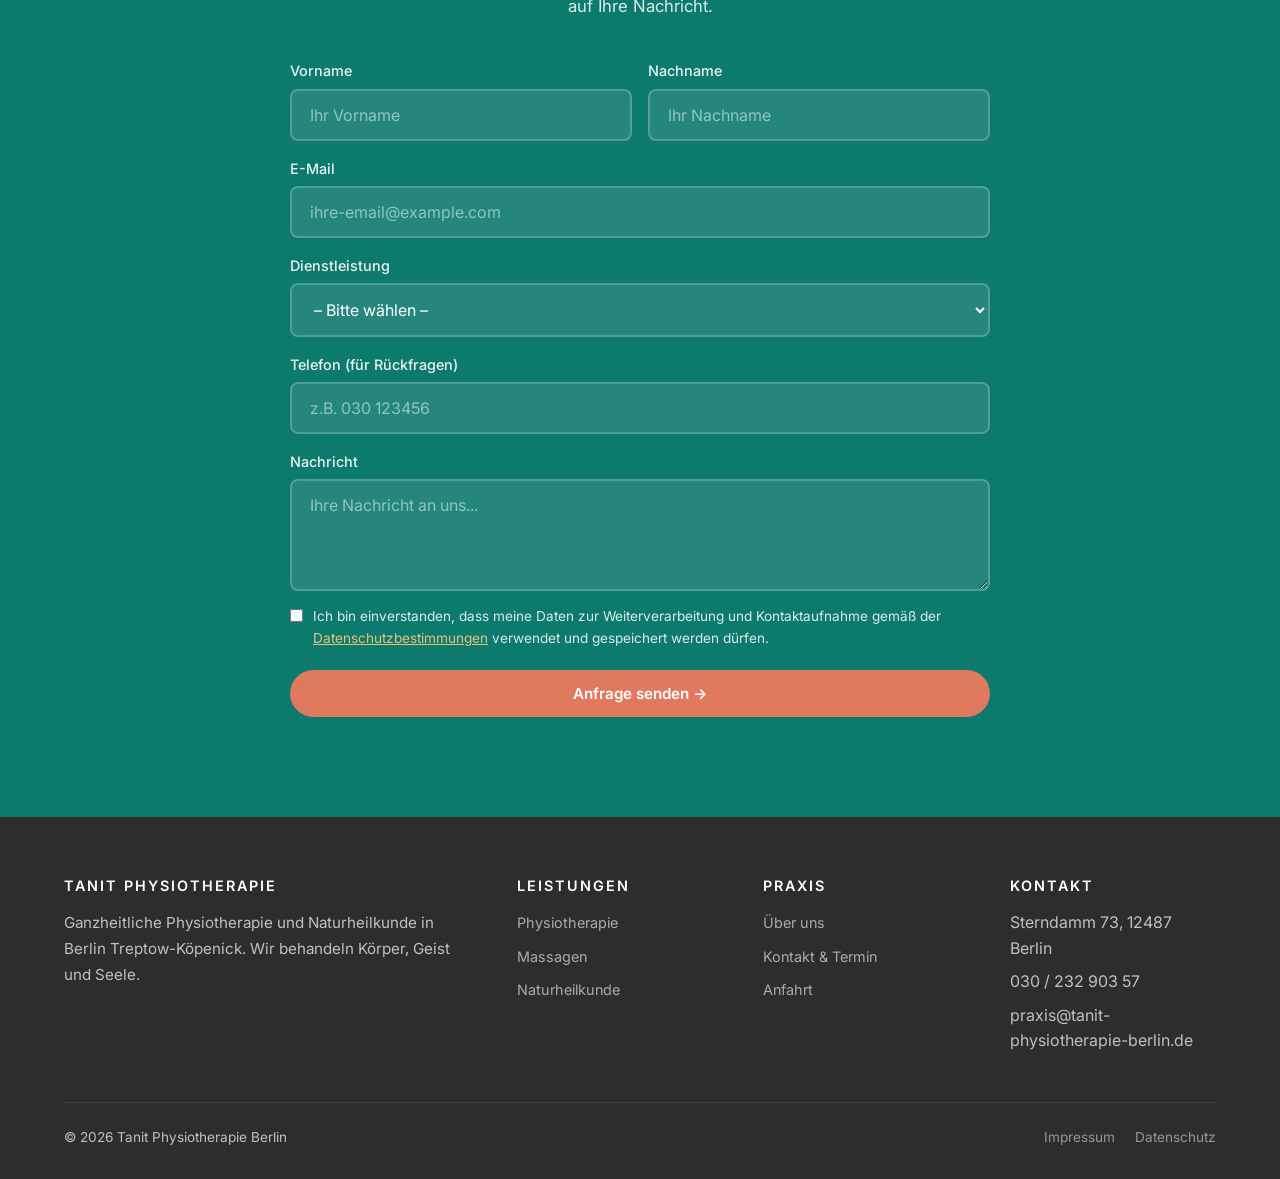
==== commit 98152be4: "remove all emojis" ====
--- a/index.html
+++ b/index.html
@@ -113,21 +113,21 @@
       <!-- Physio -->
       <div class="card-grid" style="margin-bottom: 32px;">
         <a href="physiotherapie.html" class="card" style="display: block; background: linear-gradient(135deg, var(--primary-light), white);">
-          <div class="card-icon" style="background: var(--primary); color: white;">🦴</div>
+          <div class="card-icon" style="background: var(--primary); color: white;"><svg width="32" height="32" viewBox="0 0 24 24" fill="none" stroke="currentColor" stroke-width="1.5" stroke-linecap="round" stroke-linejoin="round"><path d="M17 5a3 3 0 0 1 3 3c0 .8-.3 1.5-.8 2l-3.7 3.7a3 3 0 0 1-4.2 0L8.8 10a3 3 0 0 1 0-4.2l3.7-3.7A3 3 0 0 1 17 5z"/><circle cx="10" cy="14" r="2"/><path d="M14 14l-5 5"/><path d="M5 17l4-4"/></svg></div>
           <h3>Physiotherapie</h3>
           <p>Manuelle Therapie, Krankengymnastik, Rückenschule, Atlaswirbelkorrektur, Kinesio Taping, Kiefergelenkbehandlung & Stoßwellentherapie.</p>
           <span class="card-link" style="color: var(--primary);">Mehr erfahren →</span>
         </a>
 
         <a href="massage.html" class="card" style="display: block; background: linear-gradient(135deg, var(--secondary-light), white);">
-          <div class="card-icon" style="background: var(--secondary); color: white;">💆</div>
+          <div class="card-icon" style="background: var(--secondary); color: white;"><svg width="32" height="32" viewBox="0 0 24 24" fill="none" stroke="currentColor" stroke-width="1.5" stroke-linecap="round" stroke-linejoin="round"><circle cx="12" cy="8" r="4"/><path d="M18 20c0-3.3-2.7-6-6-6s-6 2.7-6 6"/></svg></div>
           <h3>Massagen</h3>
           <p>Klassische Massage, Lymphdrainage, Faszienmassage & Triggerpunktmassage – für Entspannung und Regeneration.</p>
           <span class="card-link" style="color: var(--secondary);">Mehr erfahren →</span>
         </a>
 
         <a href="naturheilkunde.html" class="card" style="display: block; background: linear-gradient(135deg, var(--accent-light), white);">
-          <div class="card-icon" style="background: #B8944F; color: white;">🌿</div>
+          <div class="card-icon" style="background: #B8944F; color: white;"><svg width="32" height="32" viewBox="0 0 24 24" fill="none" stroke="currentColor" stroke-width="1.5" stroke-linecap="round" stroke-linejoin="round"><path d="M12 22V8m0 0a6 6 0 0 0-6-6H2v3a6 6 0 0 0 6 6h4m0-3a6 6 0 0 1 6-6h4v3a6 6 0 0 1-6 6h-4"/></svg></div>
           <h3>Naturheilkunde</h3>
           <p>Schröpfen (trocken & blutig), Schröpfmassage & osteopathische Techniken für ganzheitliche Heilung.</p>
           <span class="card-link" style="color: #B8944F;">Mehr erfahren →</span>
@@ -162,9 +162,9 @@
             <p class="contact-phone">030 / 232 903 57</p>
             <p><strong>E-Mail:</strong> praxis@tanit-physiotherapie-berlin.de</p>
             <div style="margin-top: 16px; padding-top: 16px; border-top: 1px solid rgba(255,255,255,0.15);">
-              <p style="font-size: 0.9rem;">📍 Station: Sterndamm/Königsheideweg (Tram M60, M61)<br>
+              <p style="font-size: 0.9rem;">Station: Sterndamm/Königsheideweg (Tram M60, M61)<br>
               900m vom S-Bahnhof Schöneweide • 1. Etage</p>
-              <p style="font-size: 0.9rem; margin-top: 6px;">🌍 Wir sprechen Deutsch, Englisch, Französisch & Arabisch</p>
+              <p style="font-size: 0.9rem; margin-top: 6px;">Wir sprechen Deutsch, Englisch, Französisch & Arabisch</p>
             </div>
             <a href="kontakt.html" class="btn btn-primary" style="margin-top: 16px;">Termin anfragen →</a>
           </div>
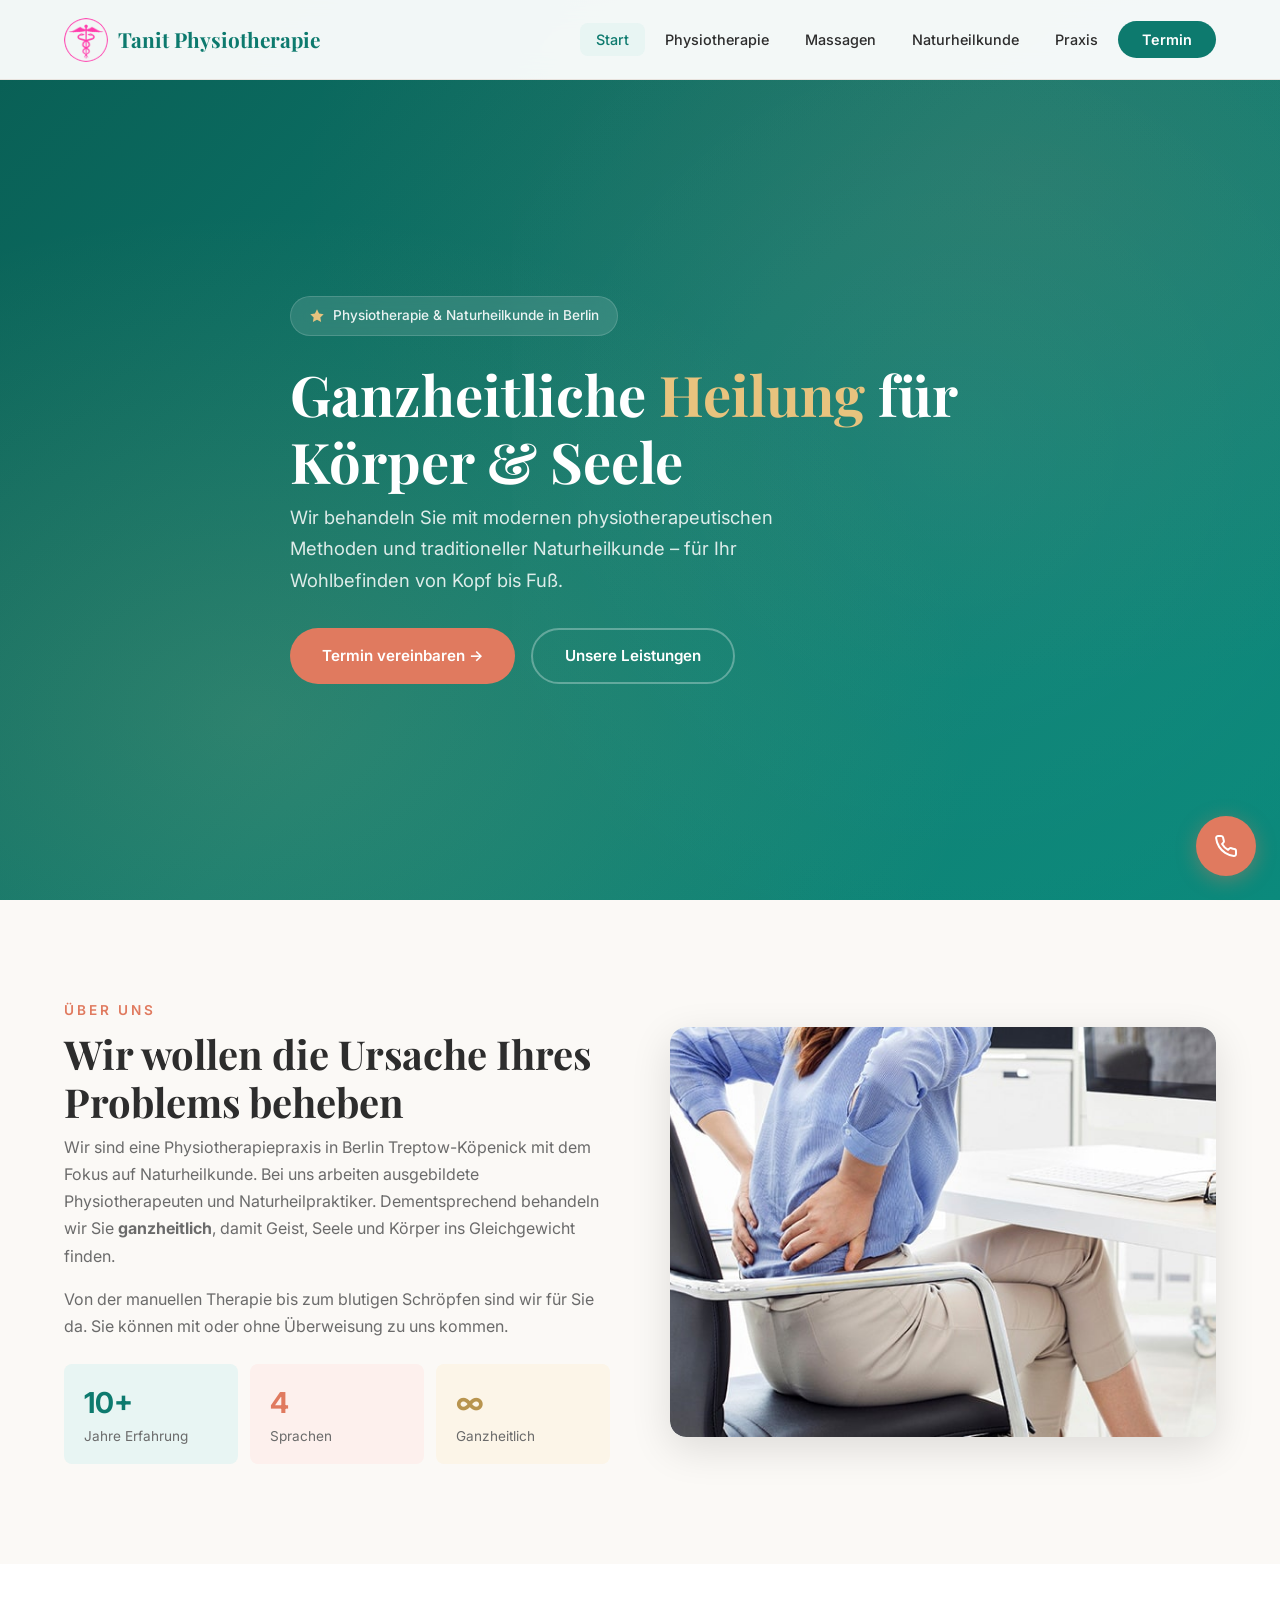
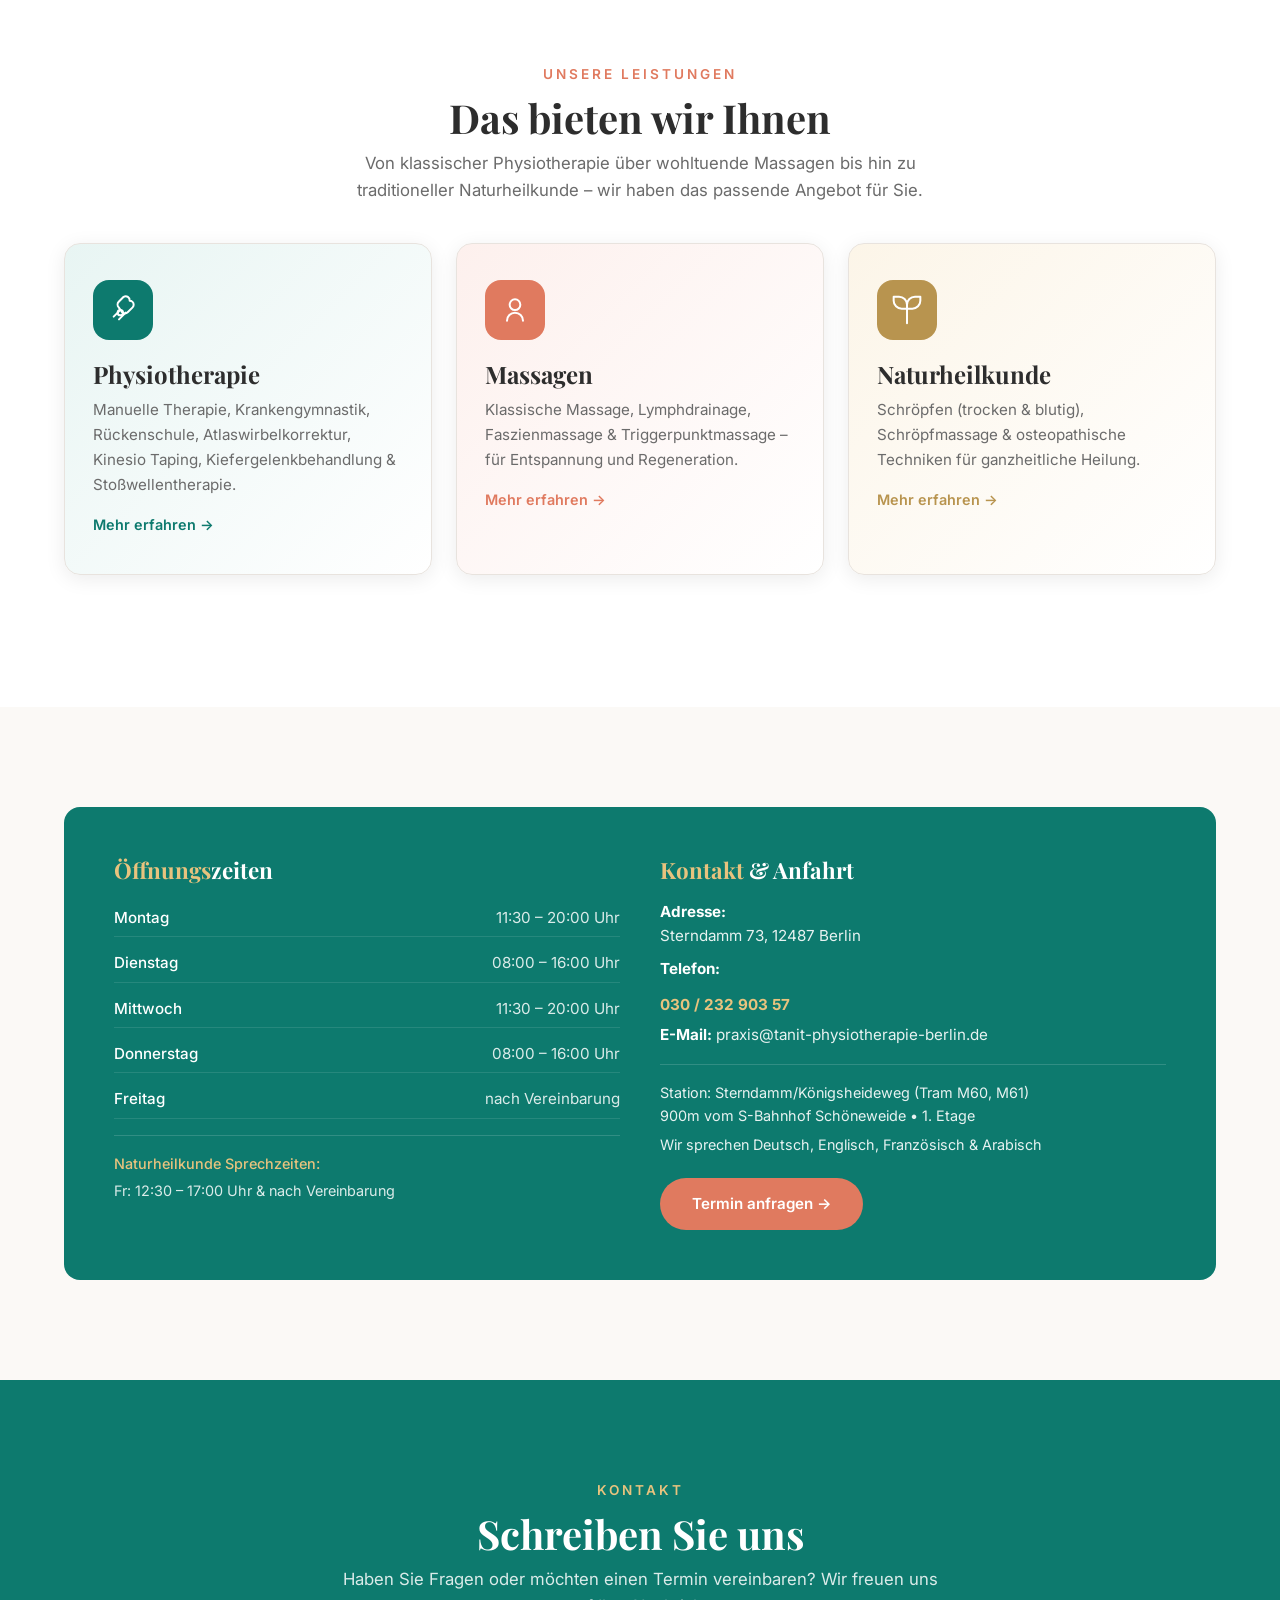
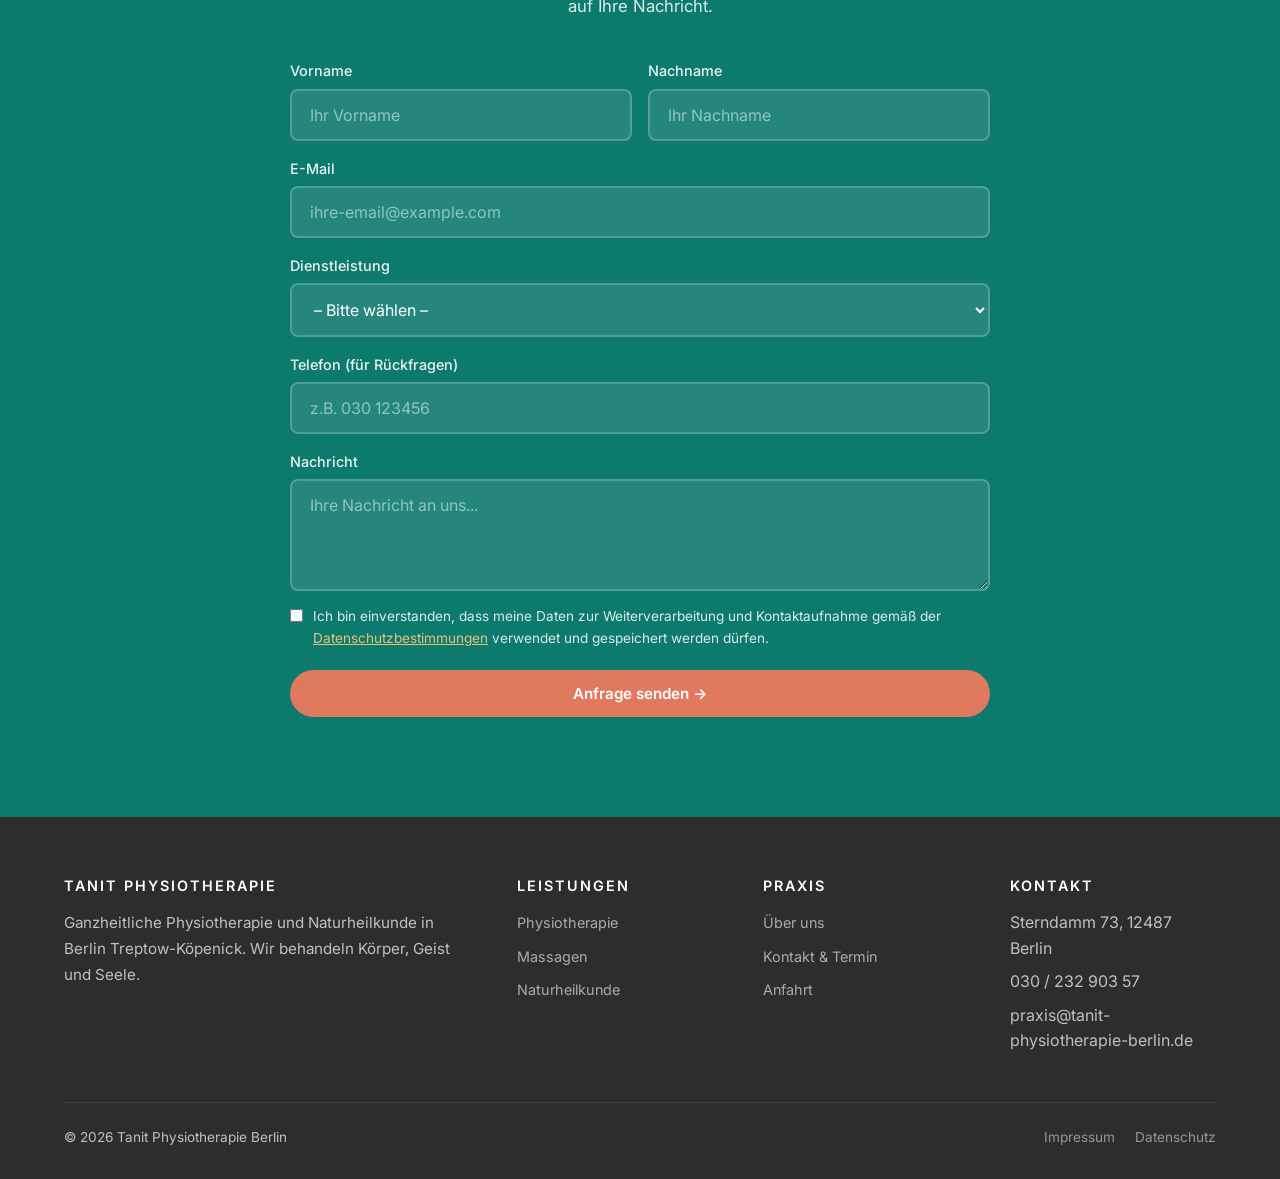
==== commit bb085b8c: "add real images from old site, improve design" ====
--- a/index.html
+++ b/index.html
@@ -15,14 +15,7 @@
   <!-- Navigation -->
   <nav class="nav" id="nav">
     <div class="nav-inner">
-      <a href="/" class="nav-logo">
-        <svg width="44" height="44" viewBox="0 0 100 100" fill="none">
-          <circle cx="50" cy="50" r="48" fill="#0D7A6E"/>
-          <path d="M50 18C32.3 18 18 32.3 18 50s14.3 32 32 32 32-14.3 32-32S67.7 18 50 18zm0 4c15.5 0 28 12.5 28 28s-12.5 28-28 28-28-12.5-28-28 12.5-28 28-28z" fill="#E8C37E" opacity="0.3"/>
-          <path d="M36 42h28v16H36z" fill="#E8C37E"/>
-          <path d="M42 36h16v28H42z" fill="#E8C37E" opacity="0.5"/>
-          <circle cx="50" cy="50" r="8" fill="white"/>
-        </svg>
+      <a href="/" class="nav-logo"><img src="images/logo.png" alt="Tanit Physiotherapie Logo" style="width:44px;height:44px;border-radius:50%;">
         <span>Tanit Physiotherapie</span>
       </a>
 
@@ -89,13 +82,7 @@
           </div>
         </div>
         <div class="about-image">
-          <div class="about-image-placeholder">
-            <svg width="120" height="120" viewBox="0 0 100 100" fill="none">
-              <circle cx="50" cy="35" r="18" fill="#0D7A6E" opacity="0.3"/>
-              <ellipse cx="50" cy="75" rx="30" ry="20" fill="#0D7A6E" opacity="0.2"/>
-              <path d="M35 45l-8 20h46l-8-20H35z" fill="#0D7A6E" opacity="0.15"/>
-            </svg>
-          </div>
+          <img src="images/hero.jpg" alt="Tanit Physiotherapie Praxis in Berlin Treptow-Köpenick" loading="lazy" style="width:100%;height:100%;object-fit:cover;border-radius:var(--radius);">
         </div>
       </div>
     </div>
--- a/styles.css
+++ b/styles.css
@@ -125,7 +125,7 @@
   color: var(--primary);
 }
 
-.nav-logo img { width: 44px; height: 44px; border-radius: 50%; }
+.nav-logo img { width: 44px; height: 44px; border-radius: 50%; object-fit: cover; }
 
 .nav-links {
   display: flex;
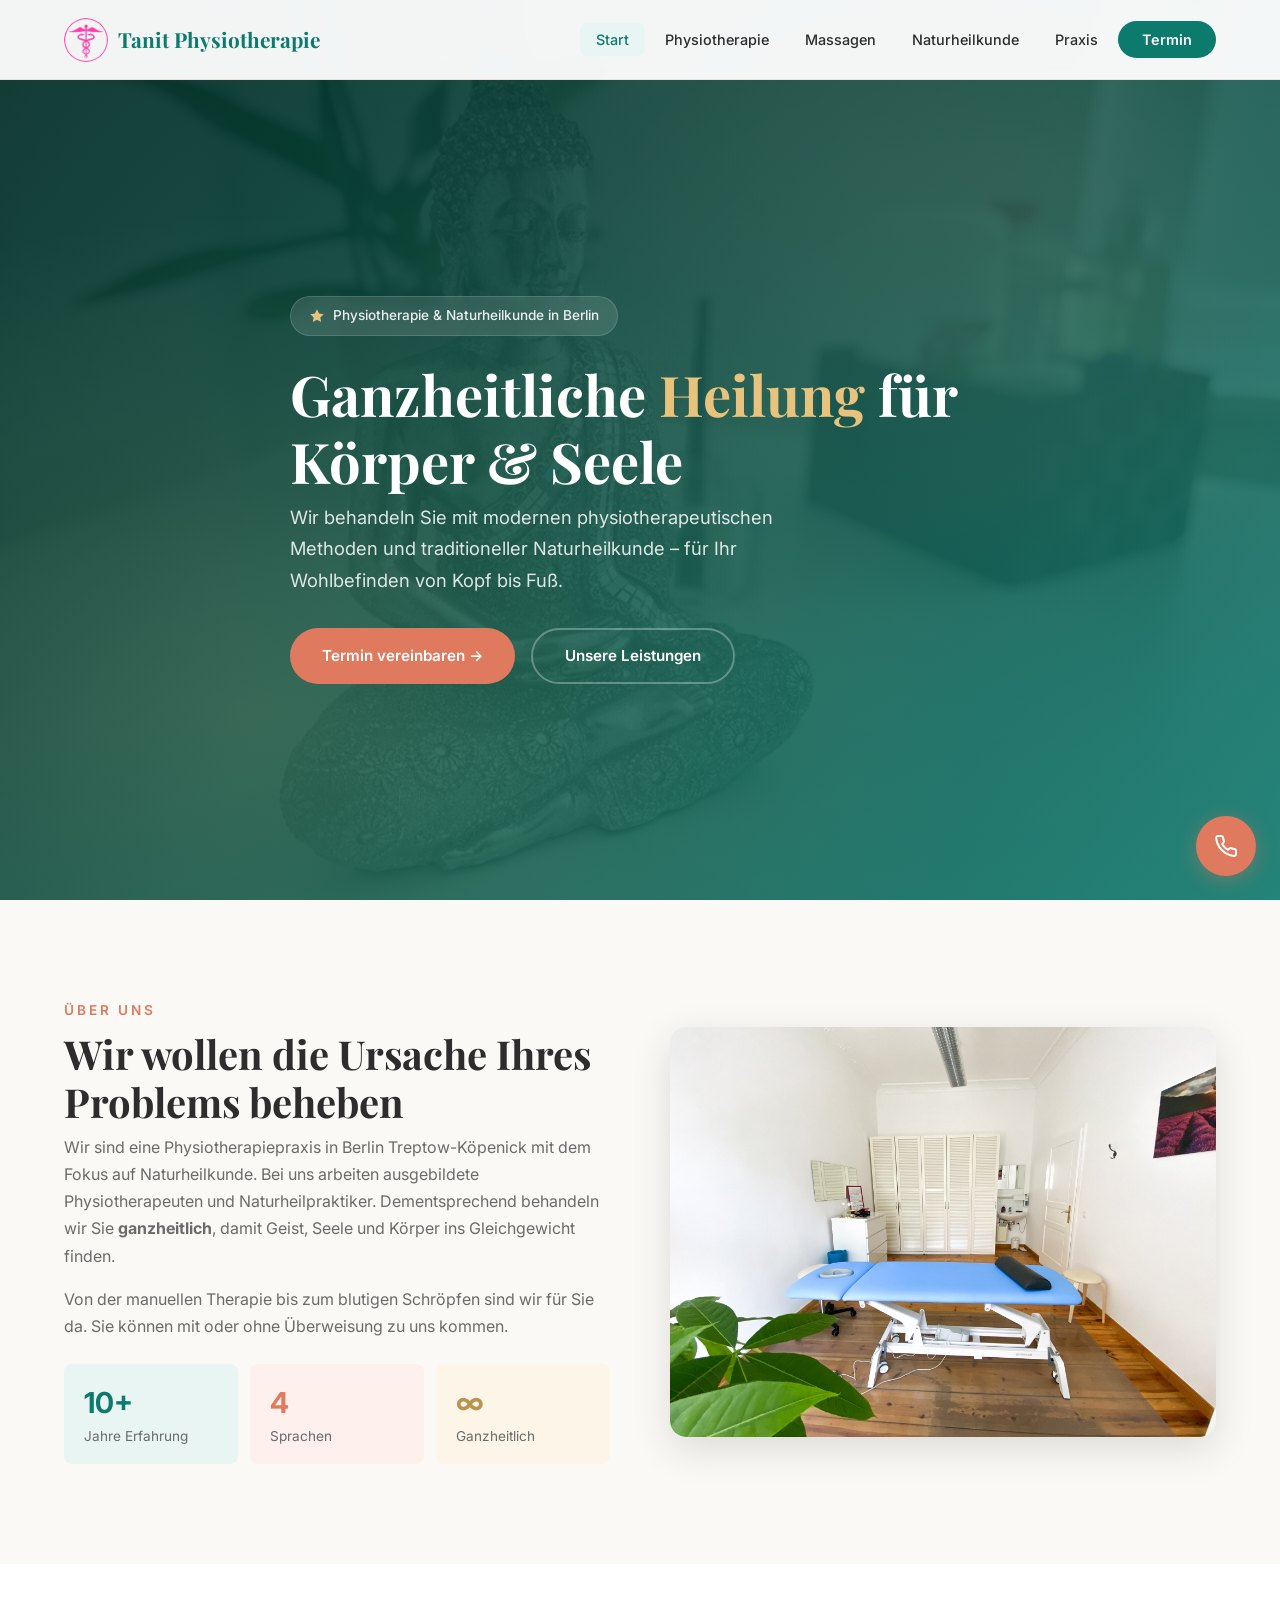
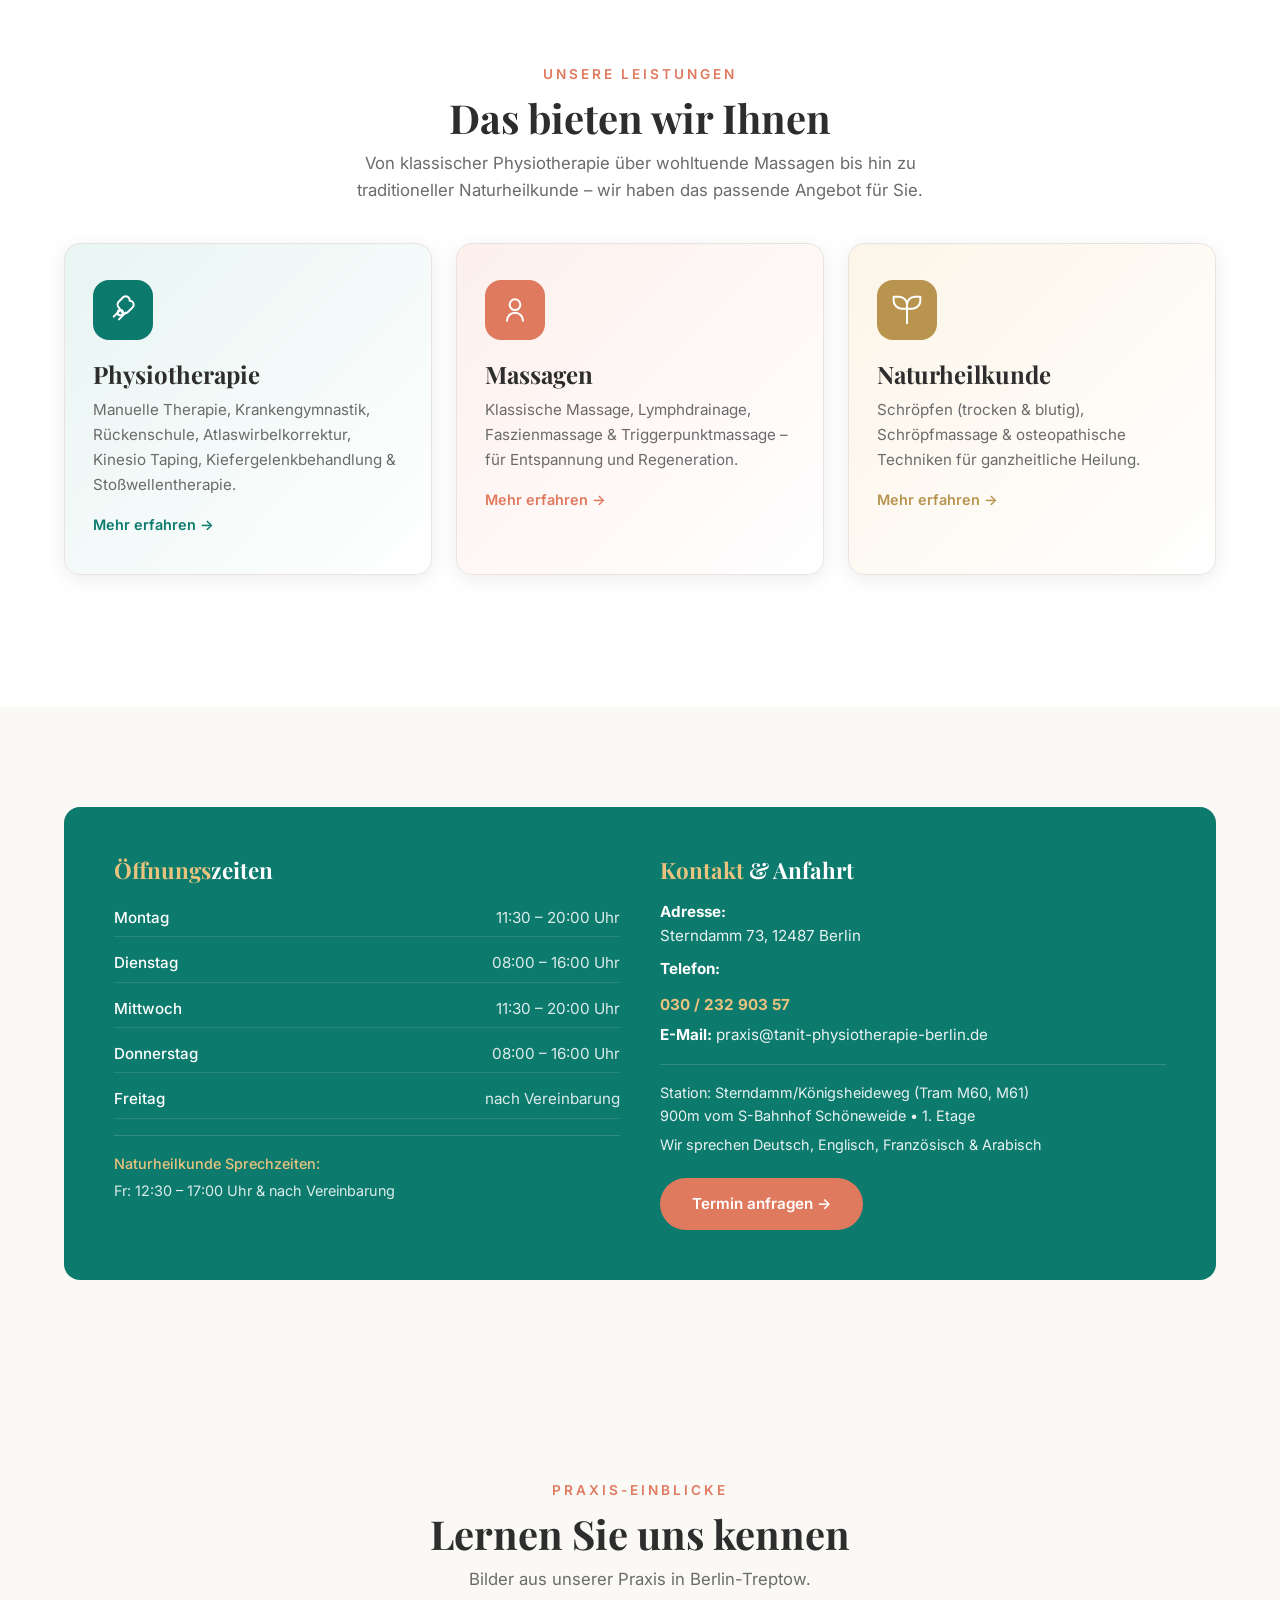
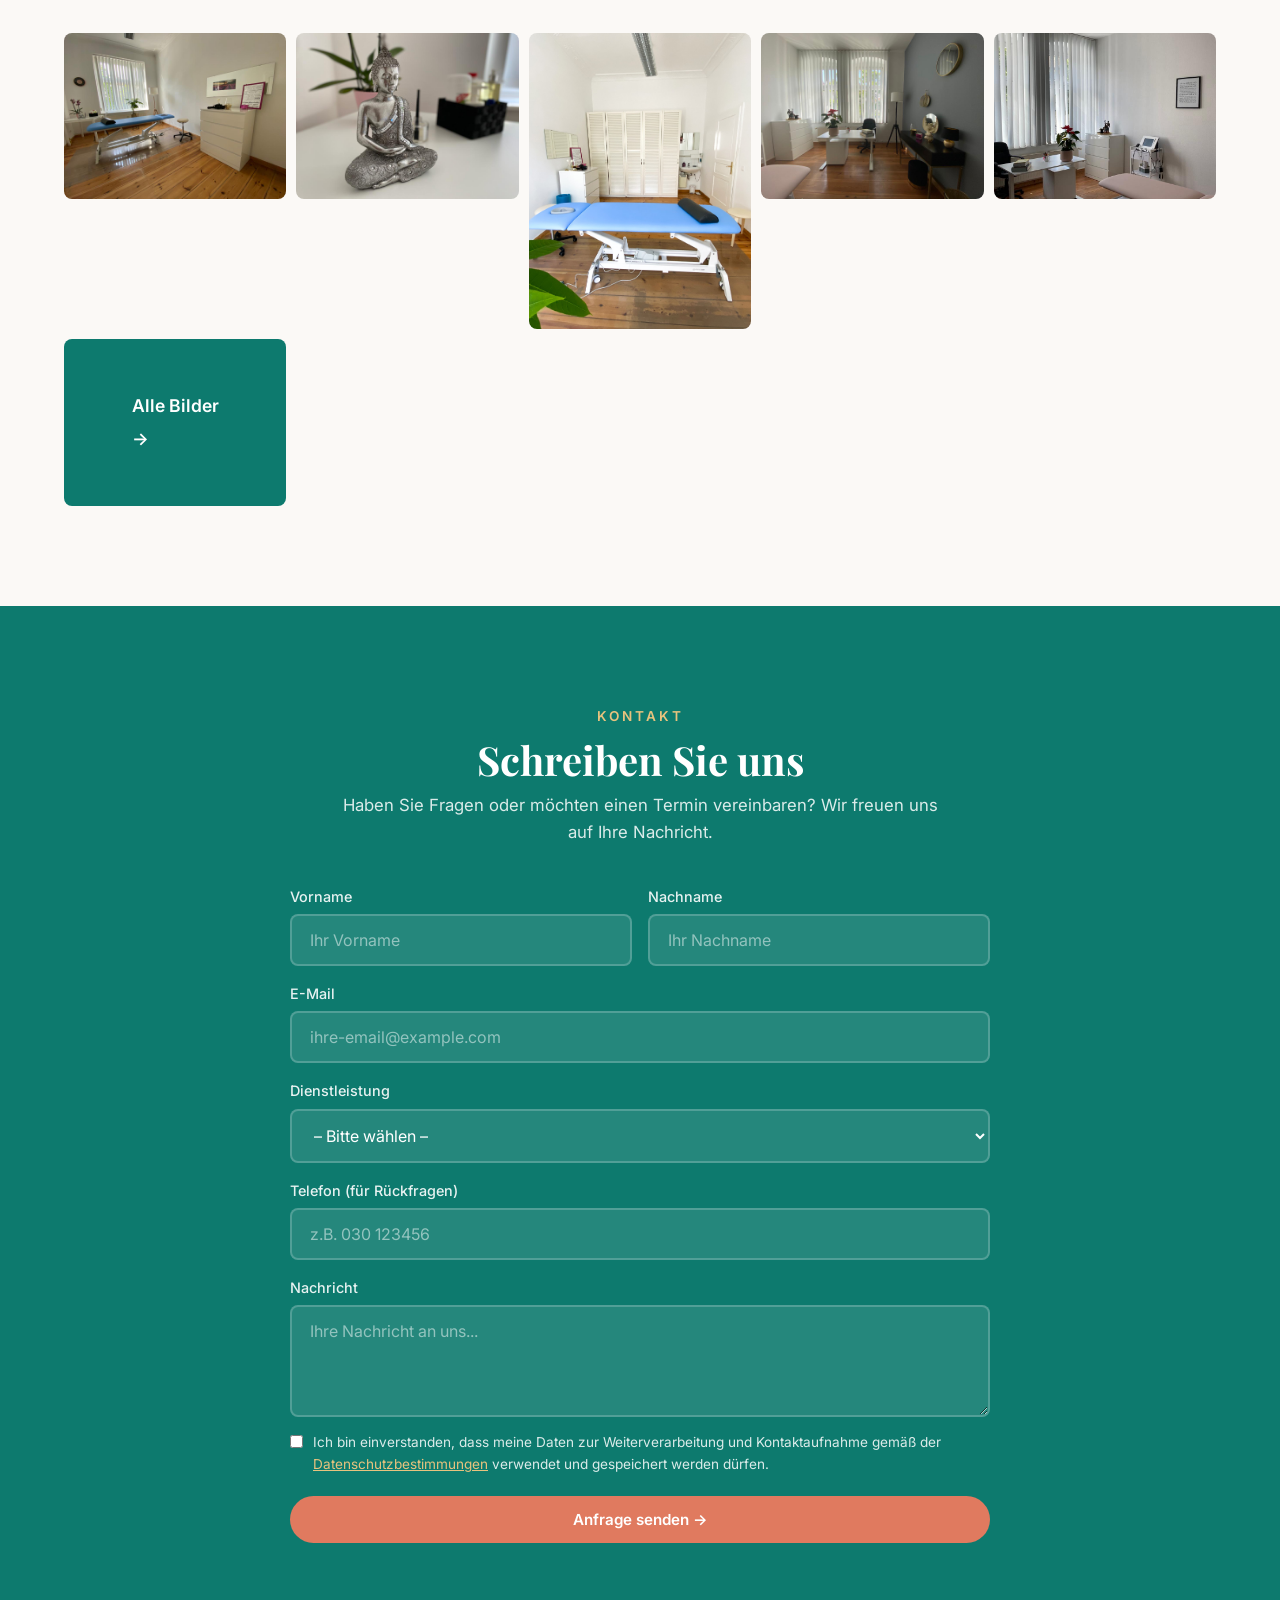
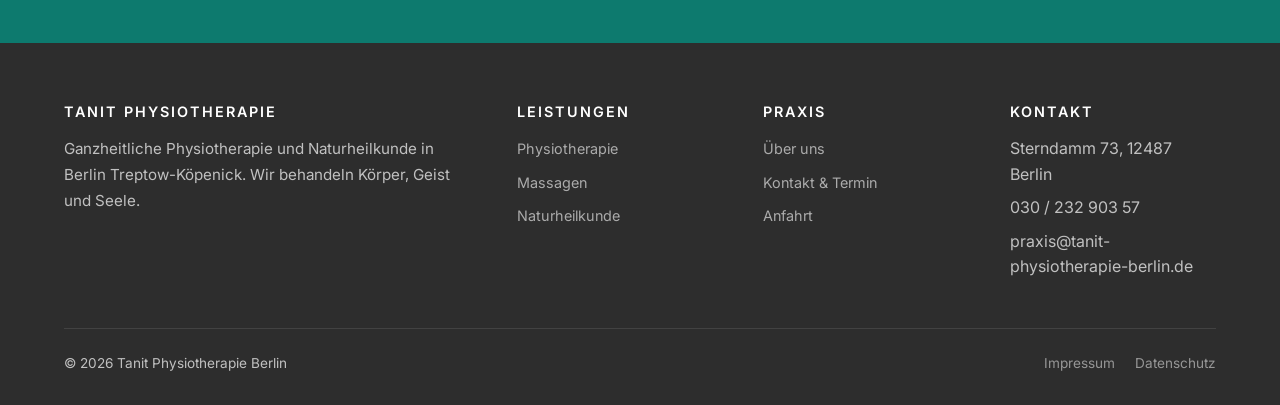
==== commit db30e479: "add real practice photos from old site gallery" ====
--- a/index.html
+++ b/index.html
@@ -35,7 +35,7 @@
   </nav>
 
   <!-- Hero -->
-  <section class="hero">
+  <section class="hero" style="background: linear-gradient(135deg, rgba(2,44,38,0.92), rgba(13,122,110,0.88)), url('images/practice/IMG-20220602-WA0016.jpg') center/cover no-repeat;">
     <div class="hero-pattern"></div>
     <div class="container">
       <div class="hero-content">
@@ -82,7 +82,7 @@
           </div>
         </div>
         <div class="about-image">
-          <img src="images/hero.jpg" alt="Tanit Physiotherapie Praxis in Berlin Treptow-Köpenick" loading="lazy" style="width:100%;height:100%;object-fit:cover;border-radius:var(--radius);">
+          <img src="images/practice/02-min.jpg" alt="Tanit Physiotherapie Team in Berlin Treptow-Köpenick" loading="lazy" style="width:100%;height:100%;object-fit:cover;border-radius:var(--radius);">
         </div>
       </div>
     </div>
@@ -160,6 +160,37 @@
     </div>
   </section>
 
+  <!-- Gallery Preview -->
+  <section class="section" style="background: var(--bg-light);">
+    <div class="container section-center">
+      <p class="section-subtitle">Praxis-Einblicke</p>
+      <h2 class="section-title">Lernen Sie uns kennen</h2>
+      <p class="section-desc">Bilder aus unserer Praxis in Berlin-Treptow.</p>
+    </div>
+    <div class="container" style="margin-top: 20px;">
+      <div class="gallery-grid" style="display: grid; grid-template-columns: repeat(auto-fill, minmax(220px, 1fr)); gap: 10px;">
+        <a href="images/practice/IMG-20220602-WA0002.jpg" class="gallery-item" target="_blank" style="display: block; border-radius: var(--radius-sm); overflow: hidden; aspect-ratio: 4/3; background: var(--border);">
+          <img src="images/practice/IMG-20220602-WA0002.jpg" alt="Empfangsbereich" loading="lazy" style="width:100%;height:100%;object-fit:cover;transition:transform 0.3s;">
+        </a>
+        <a href="images/practice/IMG-20220602-WA0016.jpg" class="gallery-item" target="_blank" style="display: block; border-radius: var(--radius-sm); overflow: hidden; aspect-ratio: 4/3; background: var(--border);">
+          <img src="images/practice/IMG-20220602-WA0016.jpg" alt="Behandlungsraum" loading="lazy" style="width:100%;height:100%;object-fit:cover;transition:transform 0.3s;">
+        </a>
+        <a href="images/practice/02-min.jpg" class="gallery-item" target="_blank" style="display: block; border-radius: var(--radius-sm); overflow: hidden; aspect-ratio: 3/4; background: var(--border);">
+          <img src="images/practice/02-min.jpg" alt="Team Tanit Physiotherapie" loading="lazy" style="width:100%;height:100%;object-fit:cover;transition:transform 0.3s;">
+        </a>
+        <a href="images/practice/IMG-20220602-WA0030.jpg" class="gallery-item" target="_blank" style="display: block; border-radius: var(--radius-sm); overflow: hidden; aspect-ratio: 4/3; background: var(--border);">
+          <img src="images/practice/IMG-20220602-WA0030.jpg" alt="Wartebereich" loading="lazy" style="width:100%;height:100%;object-fit:cover;transition:transform 0.3s;">
+        </a>
+        <a href="images/practice/IMG-20220602-WA0023.jpg" class="gallery-item" target="_blank" style="display: block; border-radius: var(--radius-sm); overflow: hidden; aspect-ratio: 4/3; background: var(--border);">
+          <img src="images/practice/IMG-20220602-WA0023.jpg" alt="Praxisraum" loading="lazy" style="width:100%;height:100%;object-fit:cover;transition:transform 0.3s;">
+        </a>
+        <a href="praxis.html#gallery" class="gallery-item" style="display: flex; border-radius: var(--radius-sm); overflow: hidden; aspect-ratio: 4/3; background: var(--primary); align-items: center; justify-content: center; text-decoration: none;">
+          <span style="color: white; font-weight: 600; font-size: 1.1rem;">Alle Bilder <span style="display: block; margin-top: 4px;">→</span></span>
+        </a>
+      </div>
+    </div>
+  </section>
+
   <!-- Contact Form Section -->
   <section class="section contact-section" id="kontakt">
     <div class="container">
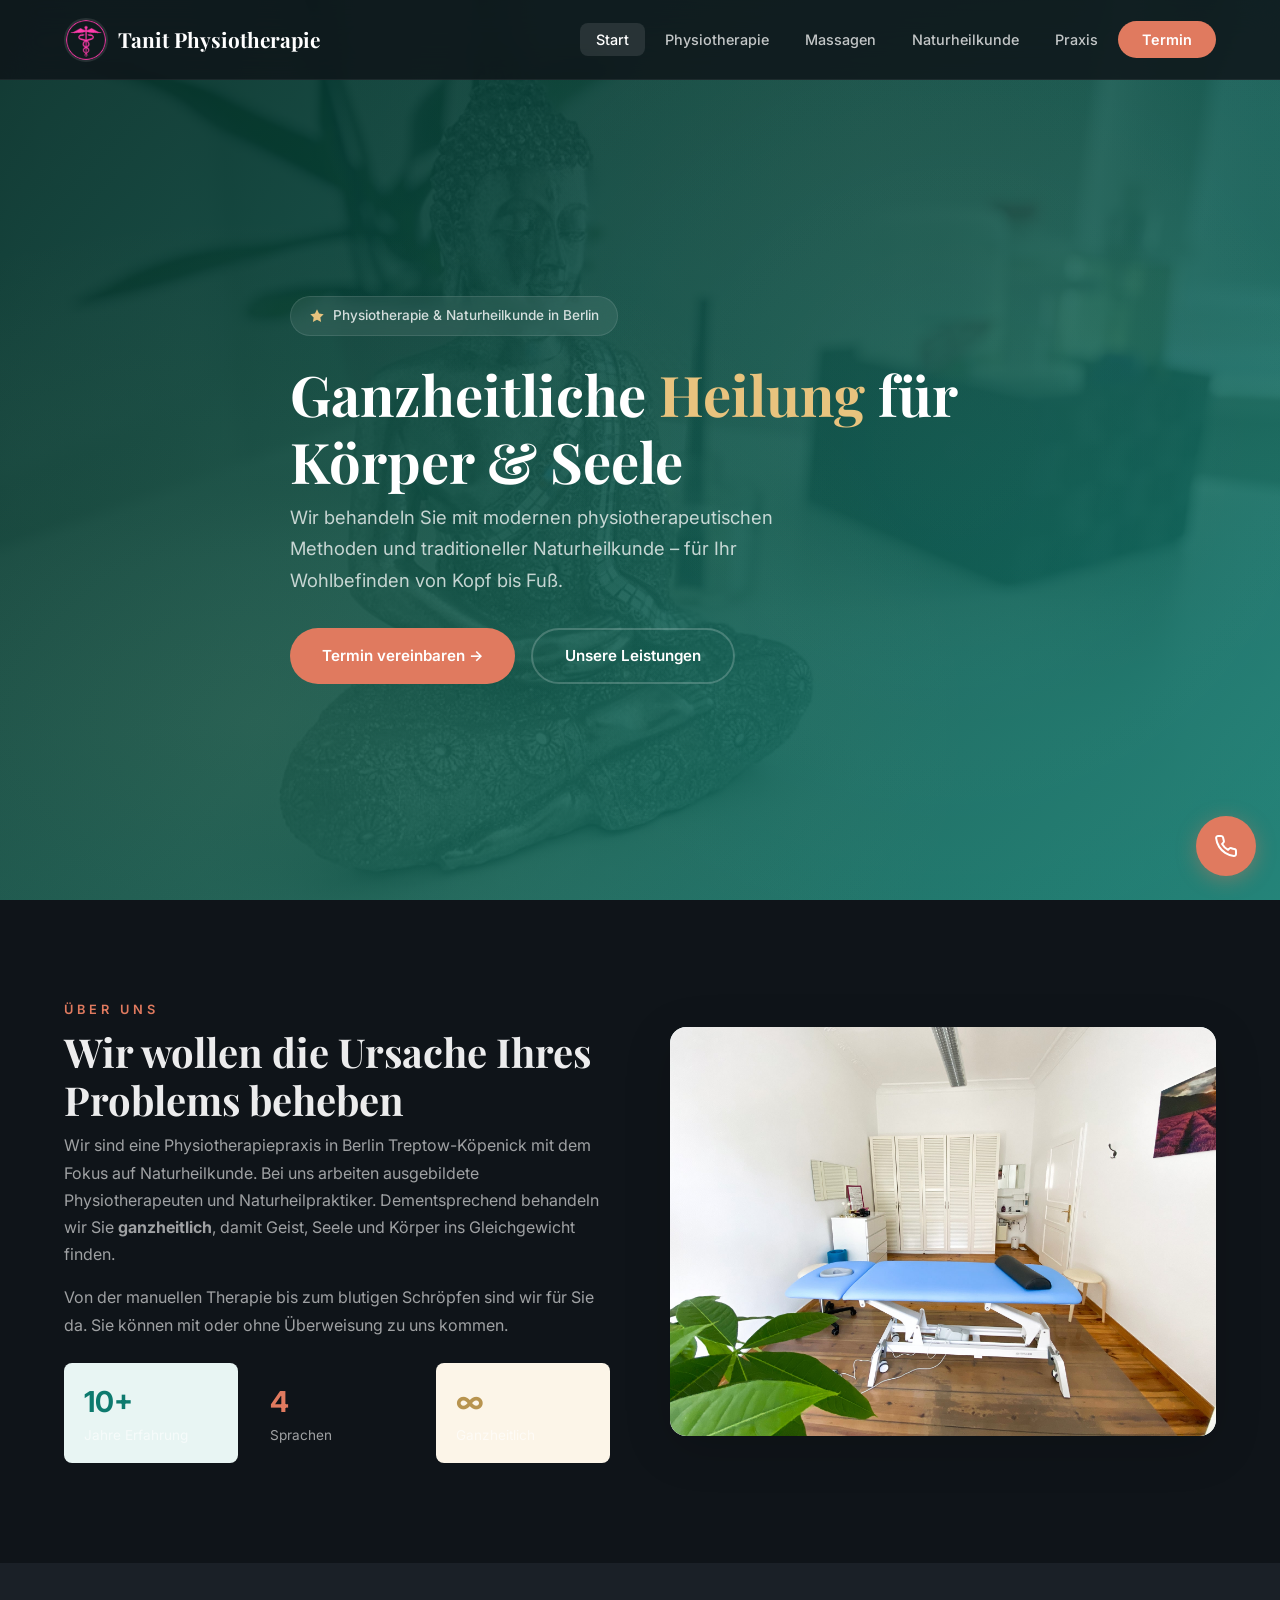
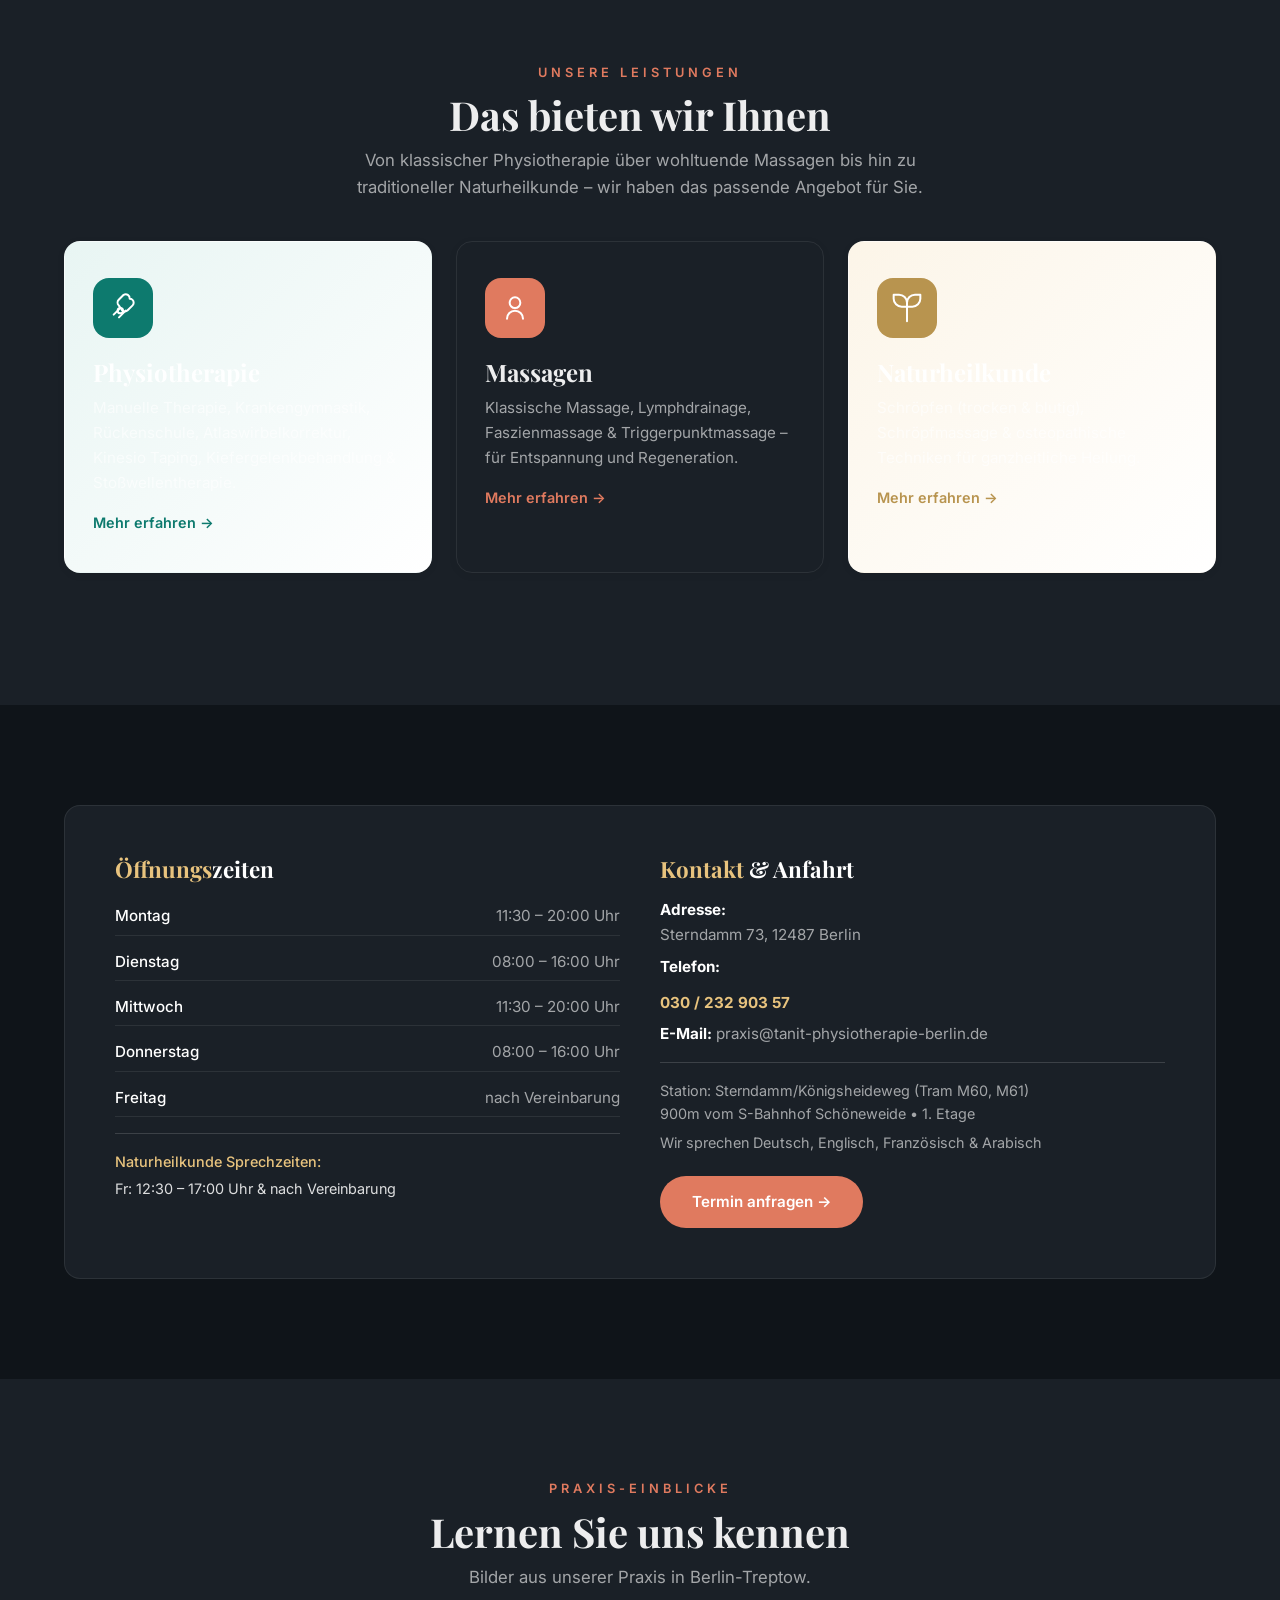
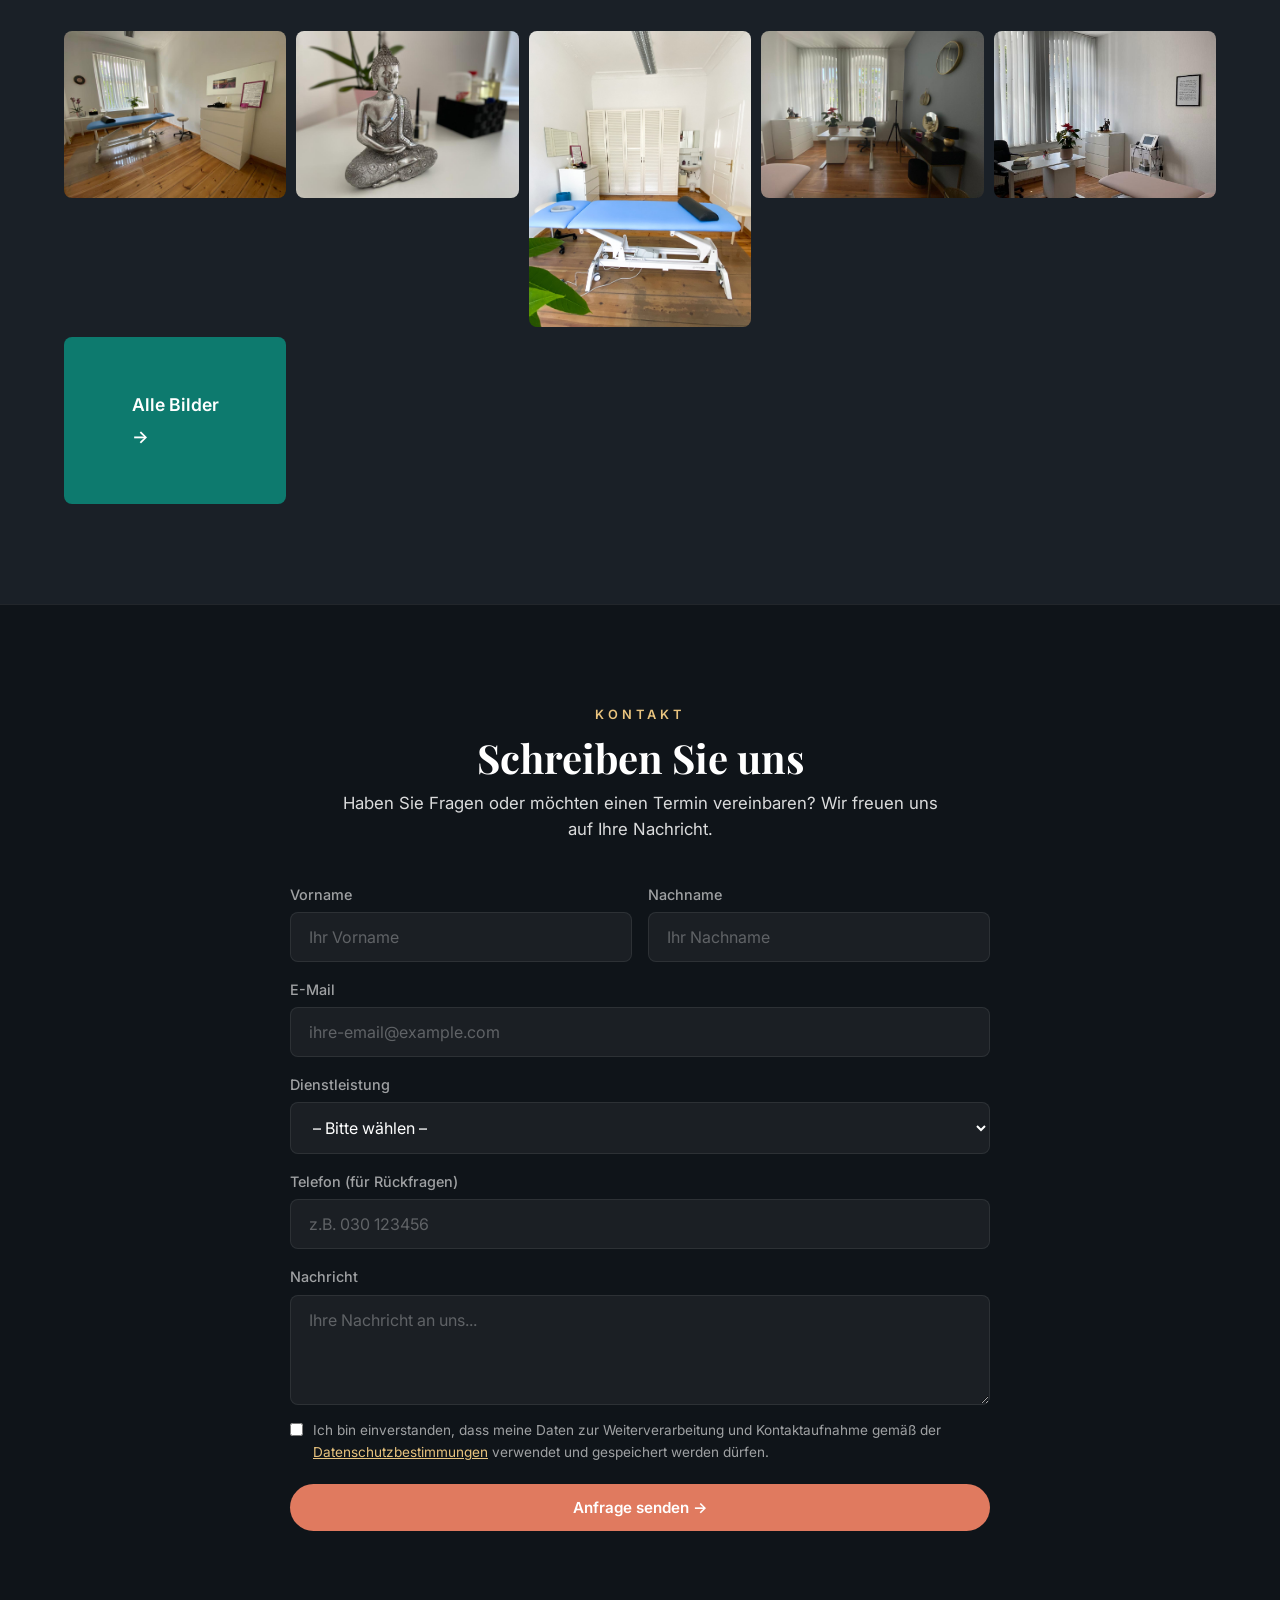
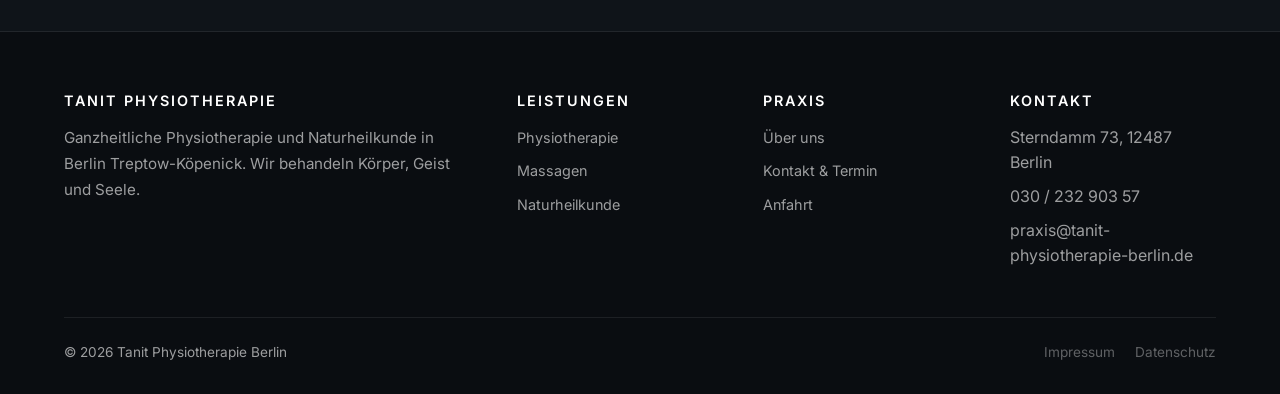
==== commit 391c992b: "Fix broken nav links, wrong icon, map embed, and typos - Replace href="/" with index.html across all" ====
--- a/index.html
+++ b/index.html
@@ -15,7 +15,7 @@
   <!-- Navigation -->
   <nav class="nav" id="nav">
     <div class="nav-inner">
-      <a href="/" class="nav-logo"><img src="images/logo.png" alt="Tanit Physiotherapie Logo" style="width:44px;height:44px;border-radius:50%;">
+      <a href="index.html" class="nav-logo"><img src="images/logo.png" alt="Tanit Physiotherapie Logo" style="width:44px;height:44px;border-radius:50%;">
         <span>Tanit Physiotherapie</span>
       </a>
 
@@ -24,7 +24,7 @@
       </button>
 
       <ul class="nav-links" id="navLinks">
-        <li><a href="/" class="active">Start</a></li>
+        <li><a href="index.html" class="active">Start</a></li>
         <li><a href="physiotherapie.html">Physiotherapie</a></li>
         <li><a href="massage.html">Massagen</a></li>
         <li><a href="naturheilkunde.html">Naturheilkunde</a></li>
--- a/styles.css
+++ b/styles.css
@@ -1,24 +1,37 @@
 /* =======================================
-   Tanit Physiotherapie Berlin - Modern Styles
+   Tanit Physiotherapie Berlin - Dark Professional
    ======================================= */
 
 :root {
   --primary: #0D7A6E;
-  --primary-dark: #095E54;
+  --primary-dark: #064A42;
   --primary-light: #E8F5F3;
   --secondary: #E07A5F;
   --secondary-dark: #C8654A;
-  --secondary-light: #FDF0ED;
   --accent: #E8C37E;
   --accent-light: #FCF5E8;
-  --bg: #FBF9F6;
-  --bg-white: #FFFFFF;
-  --text: #2D2D2D;
-  --text-light: #6B6B6B;
-  --text-muted: #9A9A9A;
-  --border: #E8E3DE;
-  --shadow: 0 4px 20px rgba(0,0,0,0.08);
-  --shadow-lg: 0 12px 40px rgba(0,0,0,0.12);
+
+  --bg: #0F1419;
+  --bg-white: #1A2027;
+  --bg-dark: #0F1419;
+  --bg-dark-alt: #1A2027;
+  --bg-light: #1A2027;
+  --bg-card: #262D35;
+  --bg-card-hover: #2E3740;
+
+  --text: rgba(255,255,255,0.92);
+  --text-light: rgba(255,255,255,0.6);
+  --text-muted: rgba(255,255,255,0.4);
+  --text-on-dark: rgba(255,255,255,0.92);
+  --text-on-dark-muted: rgba(255,255,255,0.6);
+
+  --border: rgba(255,255,255,0.08);
+  --border-dark: rgba(255,255,255,0.08);
+
+  --shadow-sm: 0 2px 8px rgba(0,0,0,0.06);
+  --shadow: 0 4px 24px rgba(0,0,0,0.1);
+  --shadow-lg: 0 12px 48px rgba(0,0,0,0.15);
+
   --radius: 16px;
   --radius-sm: 8px;
   --transition: 0.3s cubic-bezier(0.4, 0, 0.2, 1);
@@ -57,9 +70,9 @@
 
 .section-subtitle {
   font-family: 'Inter', sans-serif;
-  font-size: 0.85rem;
+  font-size: 0.8rem;
   font-weight: 600;
-  letter-spacing: 3px;
+  letter-spacing: 4px;
   text-transform: uppercase;
   color: var(--secondary);
   margin-bottom: 0.5rem;
@@ -89,21 +102,24 @@
 .section-center .section-desc { margin-left: auto; margin-right: auto; }
 
 /* ====================================
-   Navigation
+   Navigation - Dark & Transparent
    ==================================== */
 .nav {
   position: fixed;
   top: 0; left: 0; right: 0;
   height: var(--nav-height);
   z-index: 1000;
-  background: rgba(255,255,255,0.95);
-  backdrop-filter: blur(12px);
-  -webkit-backdrop-filter: blur(12px);
-  border-bottom: 1px solid var(--border);
-  transition: var(--transition);
-}
-
-.nav-scrolled { box-shadow: var(--shadow); }
+  background: rgba(15,20,25,0.85);
+  backdrop-filter: blur(16px);
+  -webkit-backdrop-filter: blur(16px);
+  border-bottom: 1px solid rgba(255,255,255,0.06);
+  transition: var(--transition);
+}
+
+.nav-scrolled {
+  background: rgba(15,20,25,0.95);
+  box-shadow: 0 4px 30px rgba(0,0,0,0.3);
+}
 
 .nav-inner {
   max-width: 1200px;
@@ -122,10 +138,10 @@
   font-family: 'Playfair Display', serif;
   font-size: 1.3rem;
   font-weight: 700;
-  color: var(--primary);
-}
-
-.nav-logo img { width: 44px; height: 44px; border-radius: 50%; object-fit: cover; }
+  color: white;
+}
+
+.nav-logo img { width: 44px; height: 44px; border-radius: 50%; object-fit: cover; border: 2px solid rgba(255,255,255,0.1); }
 
 .nav-links {
   display: flex;
@@ -137,24 +153,24 @@
 .nav-links a {
   padding: 8px 16px;
   border-radius: var(--radius-sm);
-  color: var(--text);
+  color: rgba(255,255,255,0.75);
   font-size: 0.9rem;
   font-weight: 500;
   transition: var(--transition);
 }
 
 .nav-links a:hover,
-.nav-links a.active { background: var(--primary-light); color: var(--primary); }
+.nav-links a.active { background: rgba(255,255,255,0.1); color: white; }
 
 .nav-cta {
-  background: var(--primary) !important;
+  background: var(--secondary) !important;
   color: white !important;
   padding: 10px 24px !important;
   border-radius: 50px !important;
   font-weight: 600 !important;
 }
 
-.nav-cta:hover { background: var(--primary-dark) !important; color: white !important; }
+.nav-cta:hover { background: var(--secondary-dark) !important; color: white !important; }
 
 /* Mobile Menu */
 .nav-toggle {
@@ -165,12 +181,14 @@
   padding: 4px;
   background: none;
   border: none;
+  z-index: 1001;
+  position: relative;
 }
 
 .nav-toggle span {
   width: 28px;
   height: 2.5px;
-  background: var(--text);
+  background: rgba(255,255,255,0.8);
   border-radius: 2px;
   transition: var(--transition);
 }
@@ -180,7 +198,7 @@
 .nav-toggle.open span:nth-child(3) { transform: rotate(-45deg) translate(5px, -5px); }
 
 /* ====================================
-   Hero
+   Hero - Dark & Moody
    ==================================== */
 .hero {
   min-height: 100vh;
@@ -189,7 +207,6 @@
   padding-top: var(--nav-height);
   position: relative;
   overflow: hidden;
-  background: linear-gradient(135deg, var(--primary-dark) 0%, var(--primary) 50%, #0B8A7C 100%);
 }
 
 .hero::before {
@@ -197,9 +214,10 @@
   position: absolute;
   top: 0; left: 0; right: 0; bottom: 0;
   background:
-    radial-gradient(ellipse at 20% 80%, rgba(232,195,126,0.15) 0%, transparent 50%),
-    radial-gradient(ellipse at 80% 20%, rgba(224,122,95,0.12) 0%, transparent 50%);
+    radial-gradient(ellipse at 20% 80%, rgba(232,195,126,0.08) 0%, transparent 50%),
+    radial-gradient(ellipse at 80% 20%, rgba(224,122,95,0.06) 0%, transparent 50%);
   pointer-events: none;
+  z-index: 1;
 }
 
 .hero-pattern {
@@ -208,7 +226,7 @@
   top: -20%;
   width: 70%;
   height: 140%;
-  background: radial-gradient(circle at 50% 50%, rgba(255,255,255,0.04) 0%, transparent 70%);
+  background: radial-gradient(circle at 50% 50%, rgba(255,255,255,0.03) 0%, transparent 70%);
   pointer-events: none;
 }
 
@@ -226,7 +244,7 @@
 .hero h1 span { color: var(--accent); }
 
 .hero p {
-  color: rgba(255,255,255,0.85);
+  color: rgba(255,255,255,0.75);
   font-size: 1.15rem;
   margin-bottom: 2rem;
   max-width: 550px;
@@ -237,15 +255,15 @@
   display: inline-flex;
   align-items: center;
   gap: 8px;
-  background: rgba(255,255,255,0.12);
+  background: rgba(255,255,255,0.08);
   backdrop-filter: blur(8px);
   padding: 8px 18px;
   border-radius: 50px;
-  color: rgba(255,255,255,0.9);
+  color: rgba(255,255,255,0.8);
   font-size: 0.85rem;
   font-weight: 500;
   margin-bottom: 1.5rem;
-  border: 1px solid rgba(255,255,255,0.15);
+  border: 1px solid rgba(255,255,255,0.1);
 }
 
 .hero-badge svg { width: 16px; height: 16px; fill: var(--accent); }
@@ -282,19 +300,25 @@
 .btn-outline-light {
   background: transparent;
   color: white;
-  border: 2px solid rgba(255,255,255,0.3);
-}
-.btn-outline-light:hover { border-color: white; background: rgba(255,255,255,0.1); color: white; }
+  border: 2px solid rgba(255,255,255,0.2);
+}
+.btn-outline-light:hover { border-color: white; background: rgba(255,255,255,0.08); color: white; }
+
+.btn-accent {
+  background: var(--accent);
+  color: var(--text);
+}
+.btn-accent:hover { background: #D4B06A; color: var(--text); transform: translateY(-2px); }
 
 .btn-outline {
   background: transparent;
-  color: var(--primary);
-  border: 2px solid var(--primary);
-}
-.btn-outline:hover { background: var(--primary); color: white; }
-
-/* ====================================
-   Cards
+  color: var(--accent);
+  border: 2px solid var(--accent);
+}
+.btn-outline:hover { background: var(--accent); color: var(--bg-dark); }
+
+/* ====================================
+   Cards on Light Sections
    ==================================== */
 .card-grid {
   display: grid;
@@ -306,7 +330,7 @@
   background: var(--bg-white);
   border-radius: var(--radius);
   padding: 36px 28px;
-  box-shadow: var(--shadow);
+  box-shadow: var(--shadow-sm);
   transition: var(--transition);
   border: 1px solid var(--border);
 }
@@ -329,24 +353,88 @@
 .card-link { margin-top: 16px; display: inline-flex; align-items: center; gap: 6px; font-weight: 600; font-size: 0.9rem; }
 
 /* ====================================
-   Service Detail Cards (big ones)
+   Service Card Grid (Image Cards)
+   ==================================== */
+.service-card-grid {
+  display: grid;
+  grid-template-columns: repeat(auto-fill, minmax(280px, 1fr));
+  gap: 24px;
+}
+
+.service-card {
+  background: var(--bg-card);
+  border-radius: var(--radius);
+  overflow: hidden;
+  cursor: pointer;
+  transition: var(--transition);
+  border: 1px solid var(--border-dark);
+}
+
+.service-card:hover {
+  transform: translateY(-4px);
+  box-shadow: 0 12px 40px rgba(0,0,0,0.3);
+}
+
+.service-card-img {
+  aspect-ratio: 16/10;
+  overflow: hidden;
+  background: var(--bg-dark-alt);
+}
+
+.service-card-img img {
+  width: 100%;
+  height: 100%;
+  object-fit: cover;
+  transition: transform 0.4s;
+}
+
+.service-card:hover .service-card-img img {
+  transform: scale(1.05);
+}
+
+.service-card-body {
+  padding: 20px 24px 24px;
+}
+
+.service-card-body h3 {
+  color: white;
+  font-size: 1.2rem;
+  margin-bottom: 6px;
+}
+
+.service-card-body p {
+  color: var(--text-on-dark-muted);
+  font-size: 0.9rem;
+  line-height: 1.5;
+  margin-bottom: 12px;
+}
+
+.service-card-body .card-link {
+  color: var(--accent);
+  font-weight: 600;
+  font-size: 0.85rem;
+}
+
+/* ====================================
+   Service Detail Cards
    ==================================== */
 .service-detail {
-  background: var(--bg-white);
+  background: var(--bg-card);
   border-radius: var(--radius);
   padding: 40px;
-  box-shadow: var(--shadow);
-  border: 1px solid var(--border);
+  box-shadow: 0 4px 20px rgba(0,0,0,0.2);
+  border: 1px solid var(--border-dark);
   margin-bottom: 24px;
   transition: var(--transition);
 }
-
-.service-detail:hover { box-shadow: var(--shadow-lg); }
-
-.service-detail h2 { color: var(--primary); font-size: 1.5rem; margin-bottom: 0.5rem; }
-.service-detail .service-meta { color: var(--text-light); margin-bottom: 1rem; font-size: 0.95rem; }
-.service-detail p { color: var(--text-light); line-height: 1.7; margin-bottom: 1.25rem; }
-.service-detail ul { padding-left: 20px; color: var(--text-light); margin-bottom: 1.25rem; }
+.service-detail:last-child { margin-bottom: 0; }
+
+.service-detail:hover { box-shadow: 0 12px 40px rgba(0,0,0,0.3); transform: translateY(-2px); }
+
+.service-detail h2 { color: var(--accent); font-size: 1.5rem; margin-bottom: 0.5rem; }
+.service-detail .service-meta { color: var(--text-on-dark-muted); margin-bottom: 1rem; font-size: 0.95rem; }
+.service-detail p { color: var(--text-on-dark-muted); line-height: 1.7; margin-bottom: 1.25rem; }
+.service-detail ul { padding-left: 20px; color: var(--text-on-dark-muted); margin-bottom: 1.25rem; }
 .service-detail ul li { margin-bottom: 6px; }
 
 /* ====================================
@@ -356,10 +444,11 @@
   display: grid;
   grid-template-columns: 1fr 1fr;
   gap: 40px;
-  background: var(--primary);
+  background: var(--bg-dark-alt);
   border-radius: var(--radius);
   padding: 50px;
-  color: white;
+  color: var(--text-on-dark);
+  border: 1px solid var(--border-dark);
 }
 
 .info-strip h3 { color: white; font-size: 1.4rem; margin-bottom: 1rem; }
@@ -374,15 +463,15 @@
   display: flex;
   justify-content: space-between;
   padding: 6px 0;
-  border-bottom: 1px solid rgba(255,255,255,0.1);
+  border-bottom: 1px solid var(--border-dark);
   font-size: 0.95rem;
 }
 
-.hours-day { font-weight: 500; }
-.hours-time { color: rgba(255,255,255,0.85); }
+.hours-day { font-weight: 500; color: white; }
+.hours-time { color: var(--text-on-dark-muted); }
 
 .info-strip .contact-block p {
-  color: rgba(255,255,255,0.9);
+  color: var(--text-on-dark-muted);
   margin-bottom: 6px;
   font-size: 0.95rem;
 }
@@ -417,27 +506,18 @@
   justify-content: center;
 }
 
-.about-image-placeholder {
-  width: 100%;
-  height: 100%;
-  background: linear-gradient(135deg, var(--primary-light), var(--accent-light));
-  display: flex;
-  align-items: center;
-  justify-content: center;
-  font-size: 4rem;
-  color: var(--primary);
-}
-
 /* ====================================
    Contact Form
    ==================================== */
 .contact-section {
-  background: var(--primary);
-  color: white;
+  background: var(--bg-dark);
+  color: var(--text-on-dark);
+  border-top: 1px solid var(--border-dark);
+  border-bottom: 1px solid var(--border-dark);
 }
 
 .contact-section .section-title { color: white; }
-.contact-section .section-desc { color: rgba(255,255,255,0.85); }
+.contact-section .section-desc { color: var(--text-on-dark-muted); }
 
 .form-grid {
   display: grid;
@@ -452,8 +532,10 @@
   margin-bottom: 6px;
   font-size: 0.9rem;
   font-weight: 500;
-  color: rgba(255,255,255,0.9);
-}
+  color: var(--text-on-dark-muted);
+}
+
+.form-group select option { color: var(--text); background: var(--bg-card); }
 
 .form-group input,
 .form-group select,
@@ -461,8 +543,8 @@
   width: 100%;
   padding: 14px 18px;
   border-radius: var(--radius-sm);
-  border: 2px solid rgba(255,255,255,0.2);
-  background: rgba(255,255,255,0.1);
+  border: 1px solid var(--border-dark);
+  background: rgba(255,255,255,0.05);
   color: white;
   font-size: 1rem;
   font-family: inherit;
@@ -470,17 +552,17 @@
 }
 
 .form-group input::placeholder,
-.form-group textarea::placeholder { color: rgba(255,255,255,0.5); }
+.form-group textarea::placeholder { color: rgba(255,255,255,0.3); }
 
 .form-group input:focus,
 .form-group select:focus,
 .form-group textarea:focus {
   outline: none;
   border-color: var(--accent);
-  background: rgba(255,255,255,0.15);
-}
-
-.form-group select option { color: var(--text); }
+  background: rgba(255,255,255,0.08);
+}
+
+.form-group select option { color: var(--text); background: var(--bg-card); }
 
 .form-group textarea { resize: vertical; }
 
@@ -489,7 +571,7 @@
   align-items: flex-start;
   gap: 10px;
   font-size: 0.85rem;
-  color: rgba(255,255,255,0.85);
+  color: var(--text-on-dark-muted);
   margin-top: 8px;
 }
 
@@ -498,11 +580,11 @@
 .form-checkbox a { color: var(--accent); text-decoration: underline; }
 
 /* ====================================
-   Footer
+   Footer - Deeper Dark
    ==================================== */
 .footer {
-  background: var(--text);
-  color: rgba(255,255,255,0.7);
+  background: #0A0D11;
+  color: var(--text-on-dark-muted);
   padding: 60px 0 30px;
 }
 
@@ -527,11 +609,11 @@
 
 .footer-links { list-style: none; }
 .footer-links li { margin-bottom: 8px; }
-.footer-links a { color: rgba(255,255,255,0.6); font-size: 0.9rem; }
+.footer-links a { color: var(--text-on-dark-muted); font-size: 0.9rem; }
 .footer-links a:hover { color: var(--accent); }
 
 .footer-bottom {
-  border-top: 1px solid rgba(255,255,255,0.1);
+  border-top: 1px solid var(--border-dark);
   padding-top: 24px;
   display: flex;
   justify-content: space-between;
@@ -542,7 +624,7 @@
 }
 
 .footer-bottom-links { display: flex; gap: 20px; }
-.footer-bottom-links a { color: rgba(255,255,255,0.5); font-size: 0.85rem; }
+.footer-bottom-links a { color: rgba(255,255,255,0.35); font-size: 0.85rem; }
 .footer-bottom-links a:hover { color: var(--accent); }
 
 /* ====================================
@@ -550,13 +632,12 @@
    ==================================== */
 .subpage-hero {
   padding: 160px 0 80px;
-  background: linear-gradient(135deg, var(--primary-dark), var(--primary));
   color: white;
   text-align: center;
 }
 
 .subpage-hero h1 { color: white; }
-.subpage-hero p { color: rgba(255,255,255,0.85); max-width: 550px; margin: 0.75rem auto 0; }
+.subpage-hero p { color: var(--text-on-dark-muted); max-width: 550px; margin: 0.75rem auto 0; }
 
 /* ====================================
    Back link
@@ -565,7 +646,6 @@
   display: inline-flex;
   align-items: center;
   gap: 6px;
-  margin-bottom: 32px;
   font-weight: 500;
   font-size: 0.9rem;
 }
@@ -587,18 +667,20 @@
 
   .nav-links {
     position: fixed;
-    top: var(--nav-height);
-    left: 0; right: 0;
-    background: rgba(255,255,255,0.98);
-    backdrop-filter: blur(12px);
+    top: 0; left: 0; right: 0; bottom: 0;
+    background: rgba(15,20,25,0.97);
+    backdrop-filter: blur(20px);
+    -webkit-backdrop-filter: blur(20px);
     flex-direction: column;
-    padding: 20px;
-    gap: 4px;
-    border-bottom: 1px solid var(--border);
-    transform: translateY(-120%);
+    justify-content: center;
+    align-items: center;
+    padding: 80px 40px;
+    gap: 8px;
+    transform: translateY(-100%);
     opacity: 0;
-    transition: var(--transition);
+    transition: all 0.4s cubic-bezier(0.4, 0, 0.2, 1);
     pointer-events: none;
+    z-index: 999;
   }
 
   .nav-links.open {
@@ -607,7 +689,29 @@
     pointer-events: all;
   }
 
-  .nav-links a { padding: 12px 16px; width: 100%; }
+  .nav-links a {
+    padding: 16px 32px;
+    width: 100%;
+    max-width: 320px;
+    text-align: center;
+    font-size: 1.2rem;
+    border-radius: var(--radius-sm);
+    color: rgba(255,255,255,0.8);
+  }
+
+  .nav-links a:hover,
+  .nav-links a.active {
+    background: rgba(255,255,255,0.08);
+    color: white;
+  }
+
+  .nav-links .nav-cta {
+    margin-top: 16px;
+    padding: 16px 32px !important;
+    max-width: 320px;
+    text-align: center;
+    font-size: 1.2rem;
+  }
 
   .about-grid { grid-template-columns: 1fr; gap: 30px; }
   .info-strip { grid-template-columns: 1fr; padding: 30px; gap: 30px; }
@@ -626,7 +730,8 @@
 @media (max-width: 480px) {
   .footer-grid { grid-template-columns: 1fr; }
   .footer-bottom { flex-direction: column; text-align: center; }
-  .service-detail { padding: 24px; }
+  .service-detail { padding: 24px !important; }
+  .service-detail .service-icon { display: none; }
 }
 
 /* ====================================
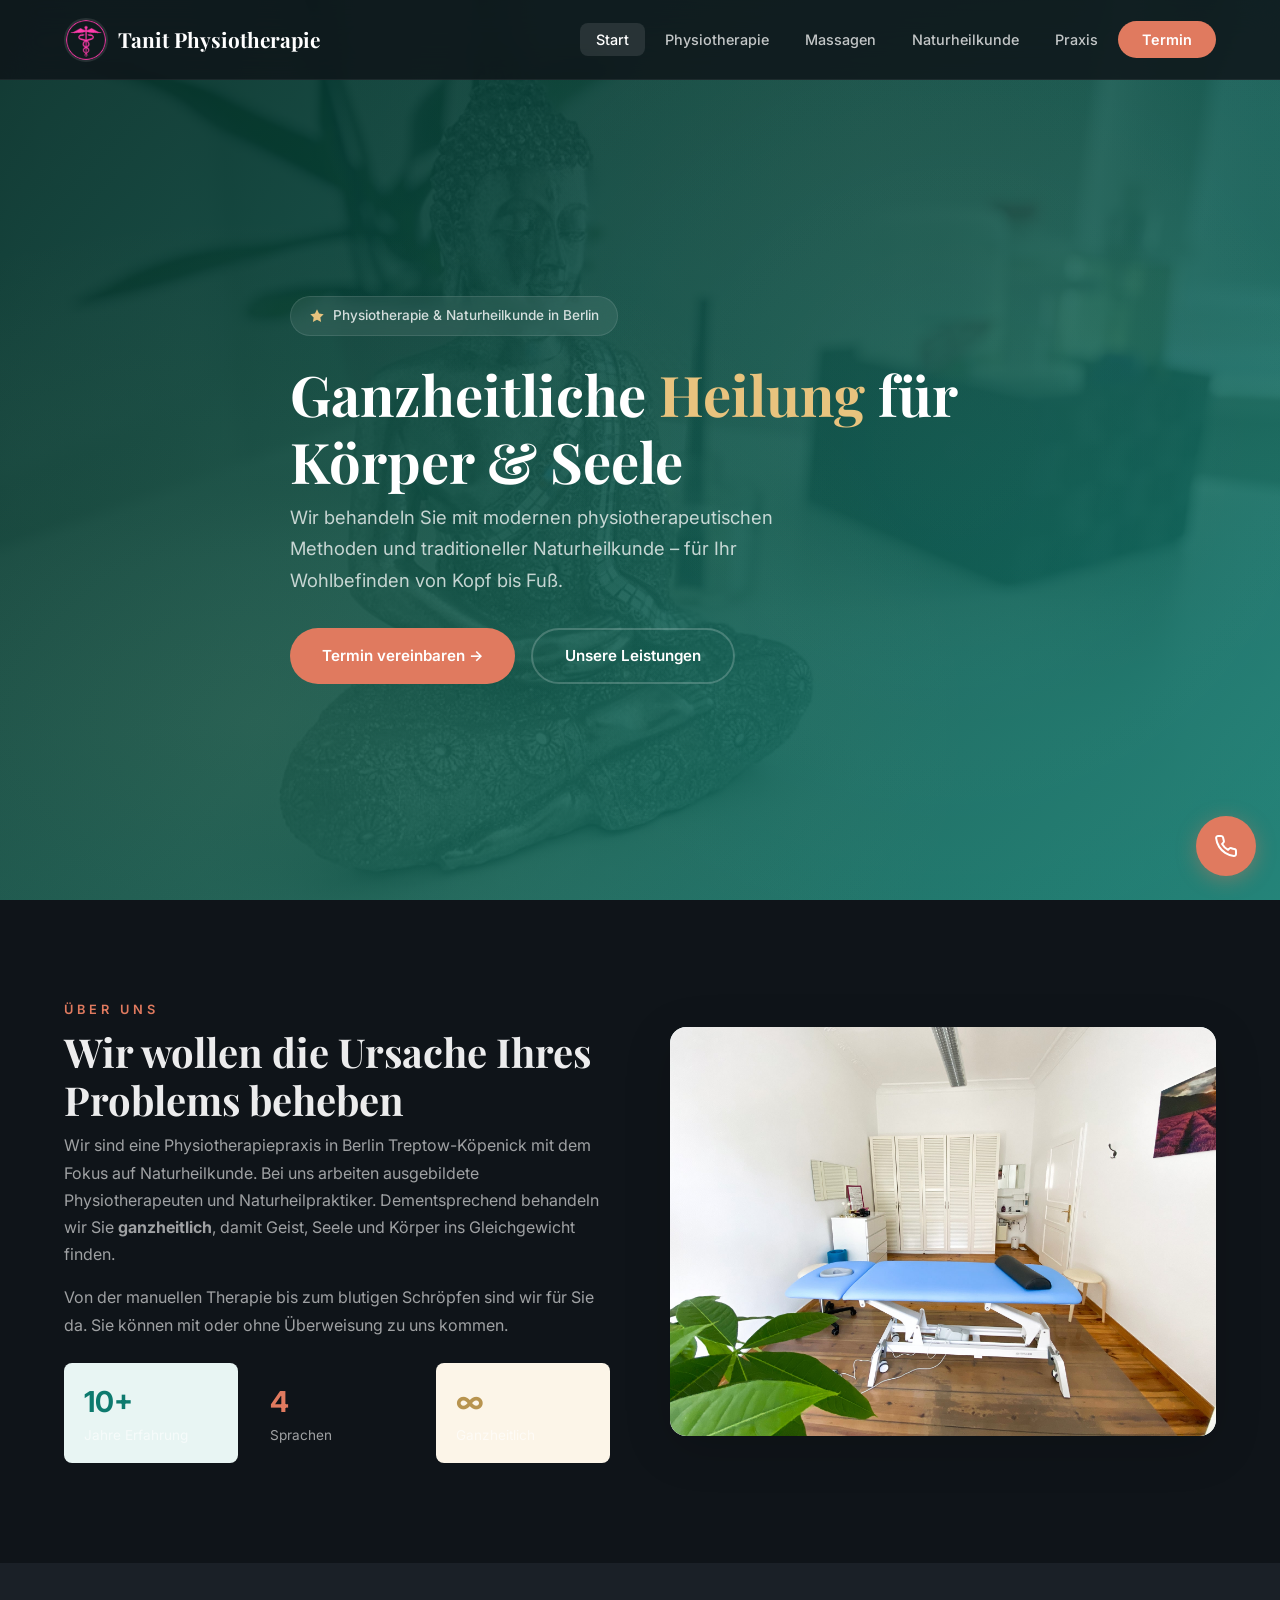
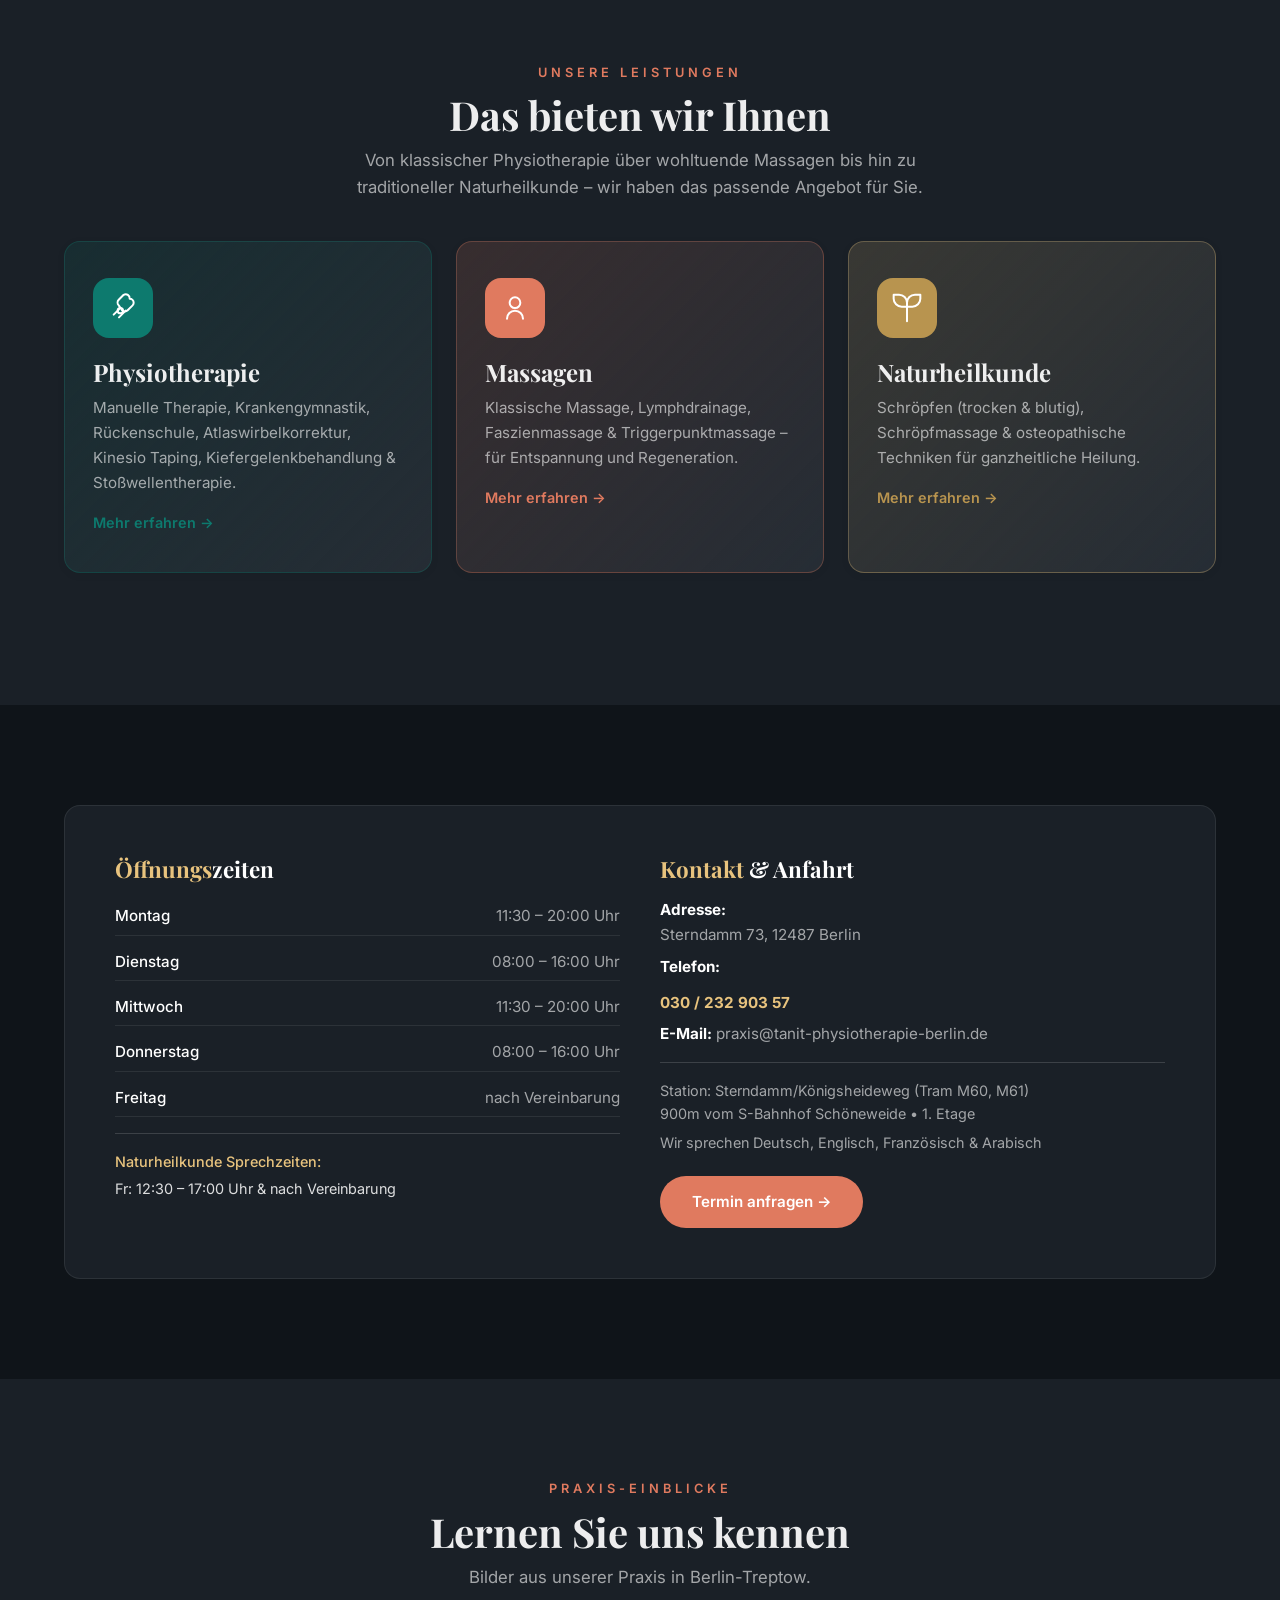
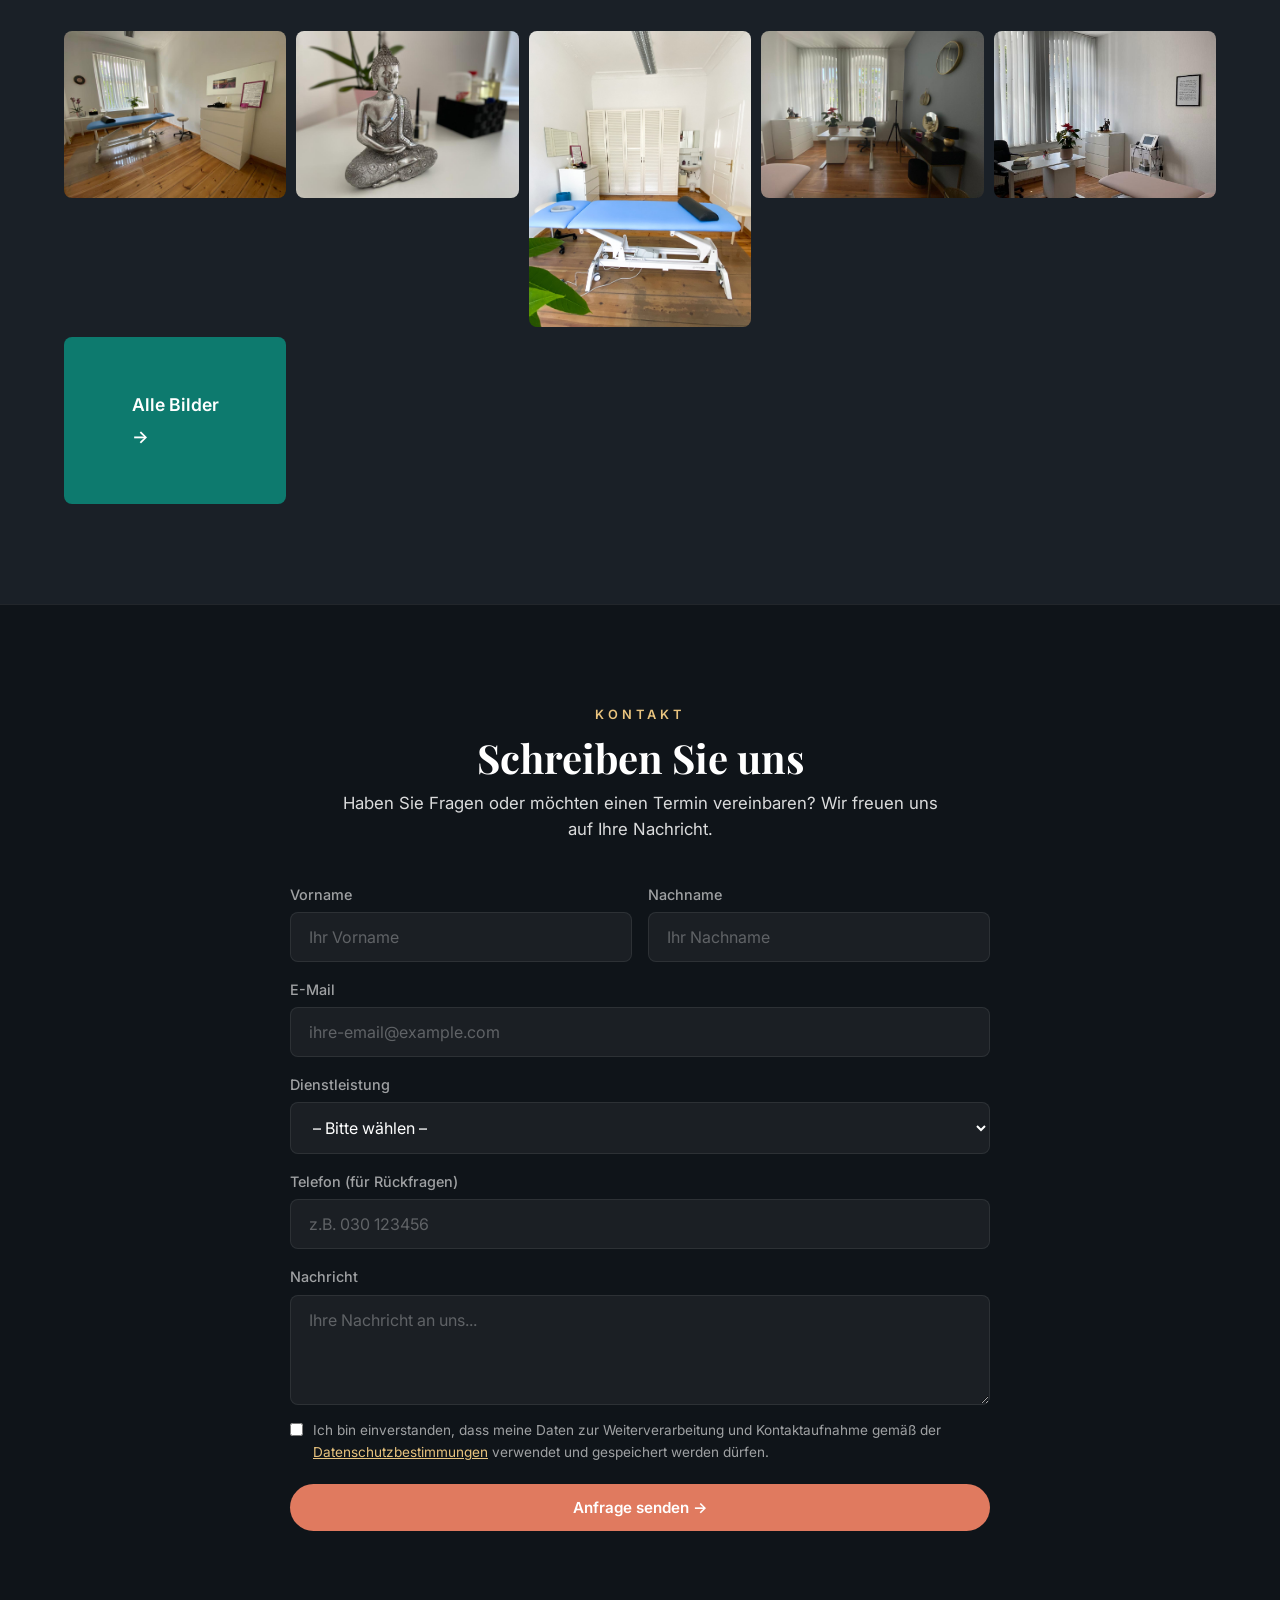
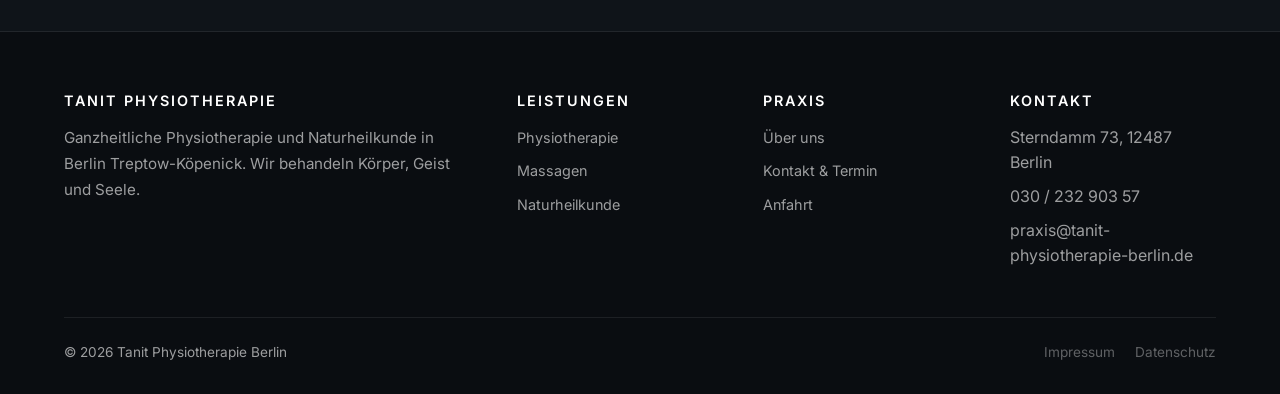
==== commit 811f3bc9: "Fix invisible card text on index.html service section Light gradient backgrounds caused white text t" ====
--- a/index.html
+++ b/index.html
@@ -99,21 +99,21 @@
     <div class="container" style="margin-top: 20px;">
       <!-- Physio -->
       <div class="card-grid" style="margin-bottom: 32px;">
-        <a href="physiotherapie.html" class="card" style="display: block; background: linear-gradient(135deg, var(--primary-light), white);">
+        <a href="physiotherapie.html" class="card" style="display: block; background: linear-gradient(135deg, rgba(13,122,110,0.15), var(--bg-card)); border-color: rgba(13,122,110,0.3);">
           <div class="card-icon" style="background: var(--primary); color: white;"><svg width="32" height="32" viewBox="0 0 24 24" fill="none" stroke="currentColor" stroke-width="1.5" stroke-linecap="round" stroke-linejoin="round"><path d="M17 5a3 3 0 0 1 3 3c0 .8-.3 1.5-.8 2l-3.7 3.7a3 3 0 0 1-4.2 0L8.8 10a3 3 0 0 1 0-4.2l3.7-3.7A3 3 0 0 1 17 5z"/><circle cx="10" cy="14" r="2"/><path d="M14 14l-5 5"/><path d="M5 17l4-4"/></svg></div>
           <h3>Physiotherapie</h3>
           <p>Manuelle Therapie, Krankengymnastik, Rückenschule, Atlaswirbelkorrektur, Kinesio Taping, Kiefergelenkbehandlung & Stoßwellentherapie.</p>
           <span class="card-link" style="color: var(--primary);">Mehr erfahren →</span>
         </a>
 
-        <a href="massage.html" class="card" style="display: block; background: linear-gradient(135deg, var(--secondary-light), white);">
+        <a href="massage.html" class="card" style="display: block; background: linear-gradient(135deg, rgba(224,122,95,0.15), var(--bg-card)); border-color: rgba(224,122,95,0.3);">
           <div class="card-icon" style="background: var(--secondary); color: white;"><svg width="32" height="32" viewBox="0 0 24 24" fill="none" stroke="currentColor" stroke-width="1.5" stroke-linecap="round" stroke-linejoin="round"><circle cx="12" cy="8" r="4"/><path d="M18 20c0-3.3-2.7-6-6-6s-6 2.7-6 6"/></svg></div>
           <h3>Massagen</h3>
           <p>Klassische Massage, Lymphdrainage, Faszienmassage & Triggerpunktmassage – für Entspannung und Regeneration.</p>
           <span class="card-link" style="color: var(--secondary);">Mehr erfahren →</span>
         </a>
 
-        <a href="naturheilkunde.html" class="card" style="display: block; background: linear-gradient(135deg, var(--accent-light), white);">
+        <a href="naturheilkunde.html" class="card" style="display: block; background: linear-gradient(135deg, rgba(232,195,126,0.15), var(--bg-card)); border-color: rgba(232,195,126,0.3);">
           <div class="card-icon" style="background: #B8944F; color: white;"><svg width="32" height="32" viewBox="0 0 24 24" fill="none" stroke="currentColor" stroke-width="1.5" stroke-linecap="round" stroke-linejoin="round"><path d="M12 22V8m0 0a6 6 0 0 0-6-6H2v3a6 6 0 0 0 6 6h4m0-3a6 6 0 0 1 6-6h4v3a6 6 0 0 1-6 6h-4"/></svg></div>
           <h3>Naturheilkunde</h3>
           <p>Schröpfen (trocken & blutig), Schröpfmassage & osteopathische Techniken für ganzheitliche Heilung.</p>
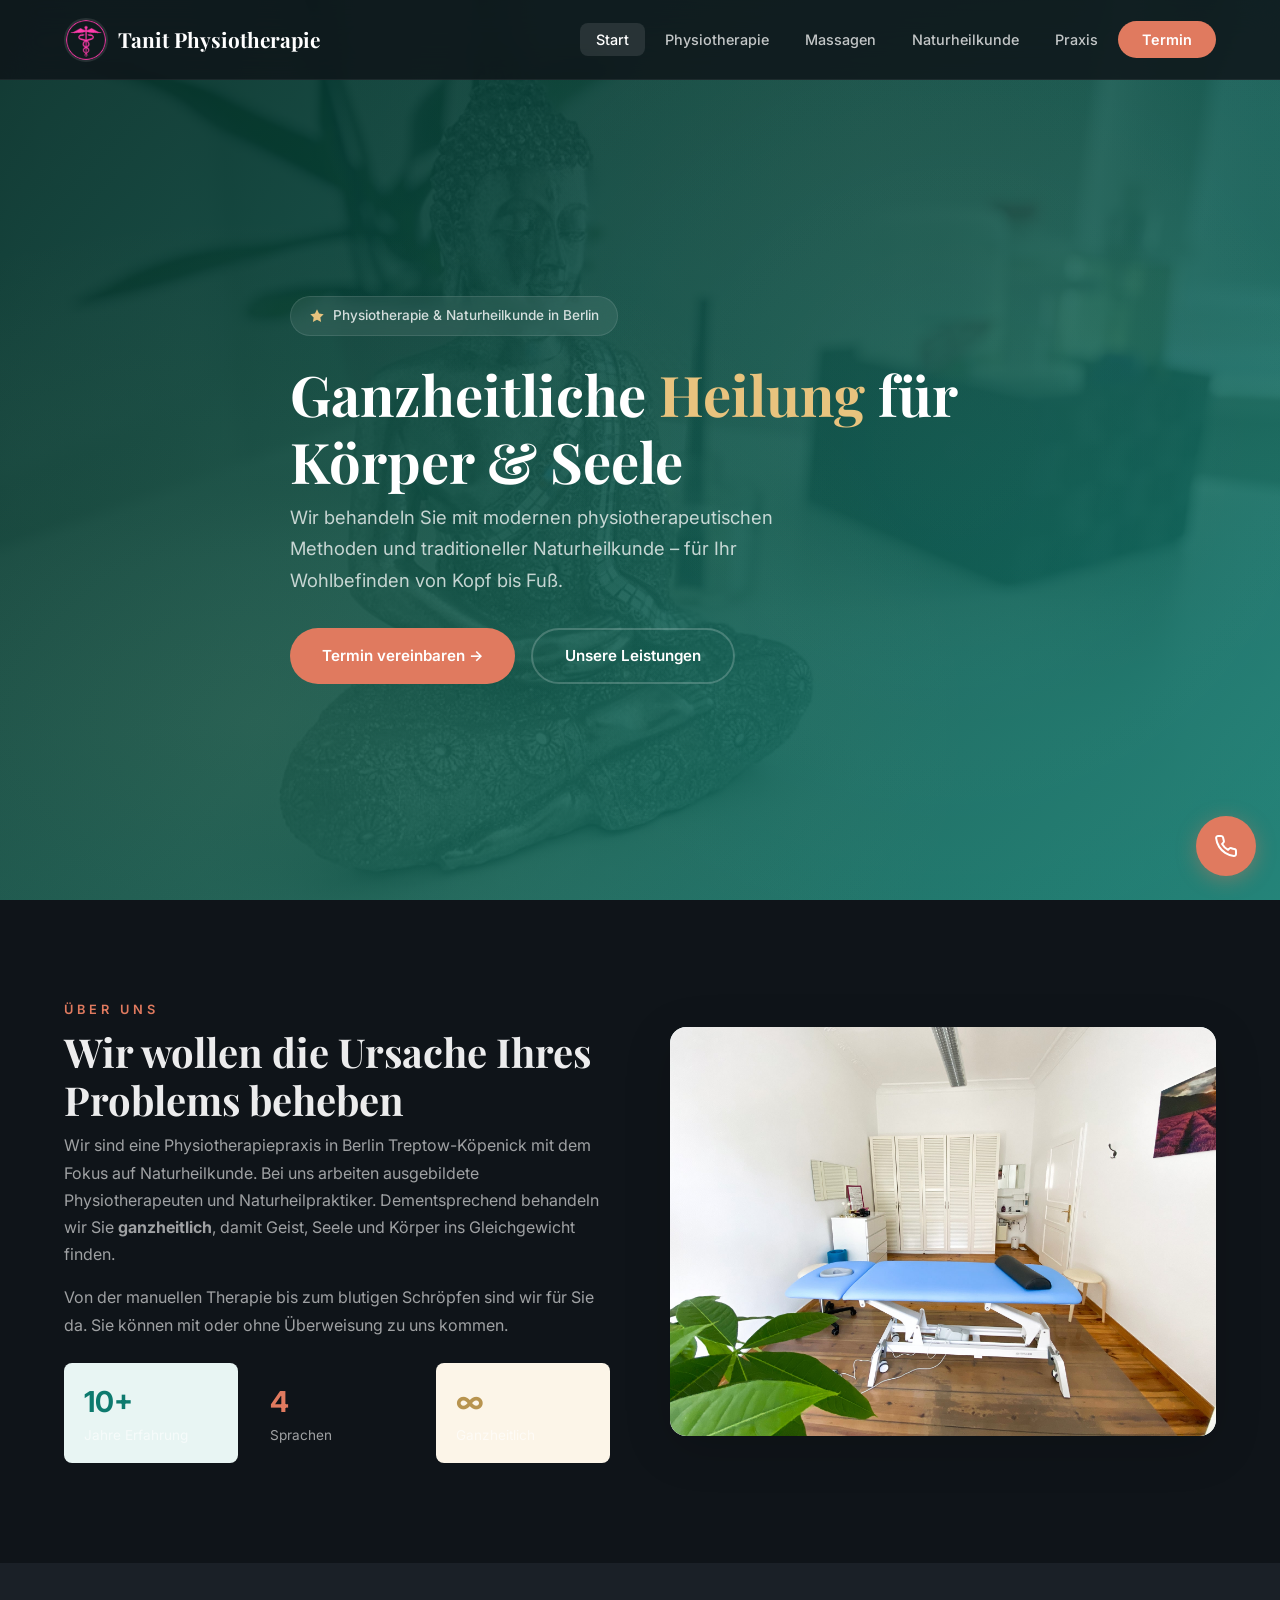
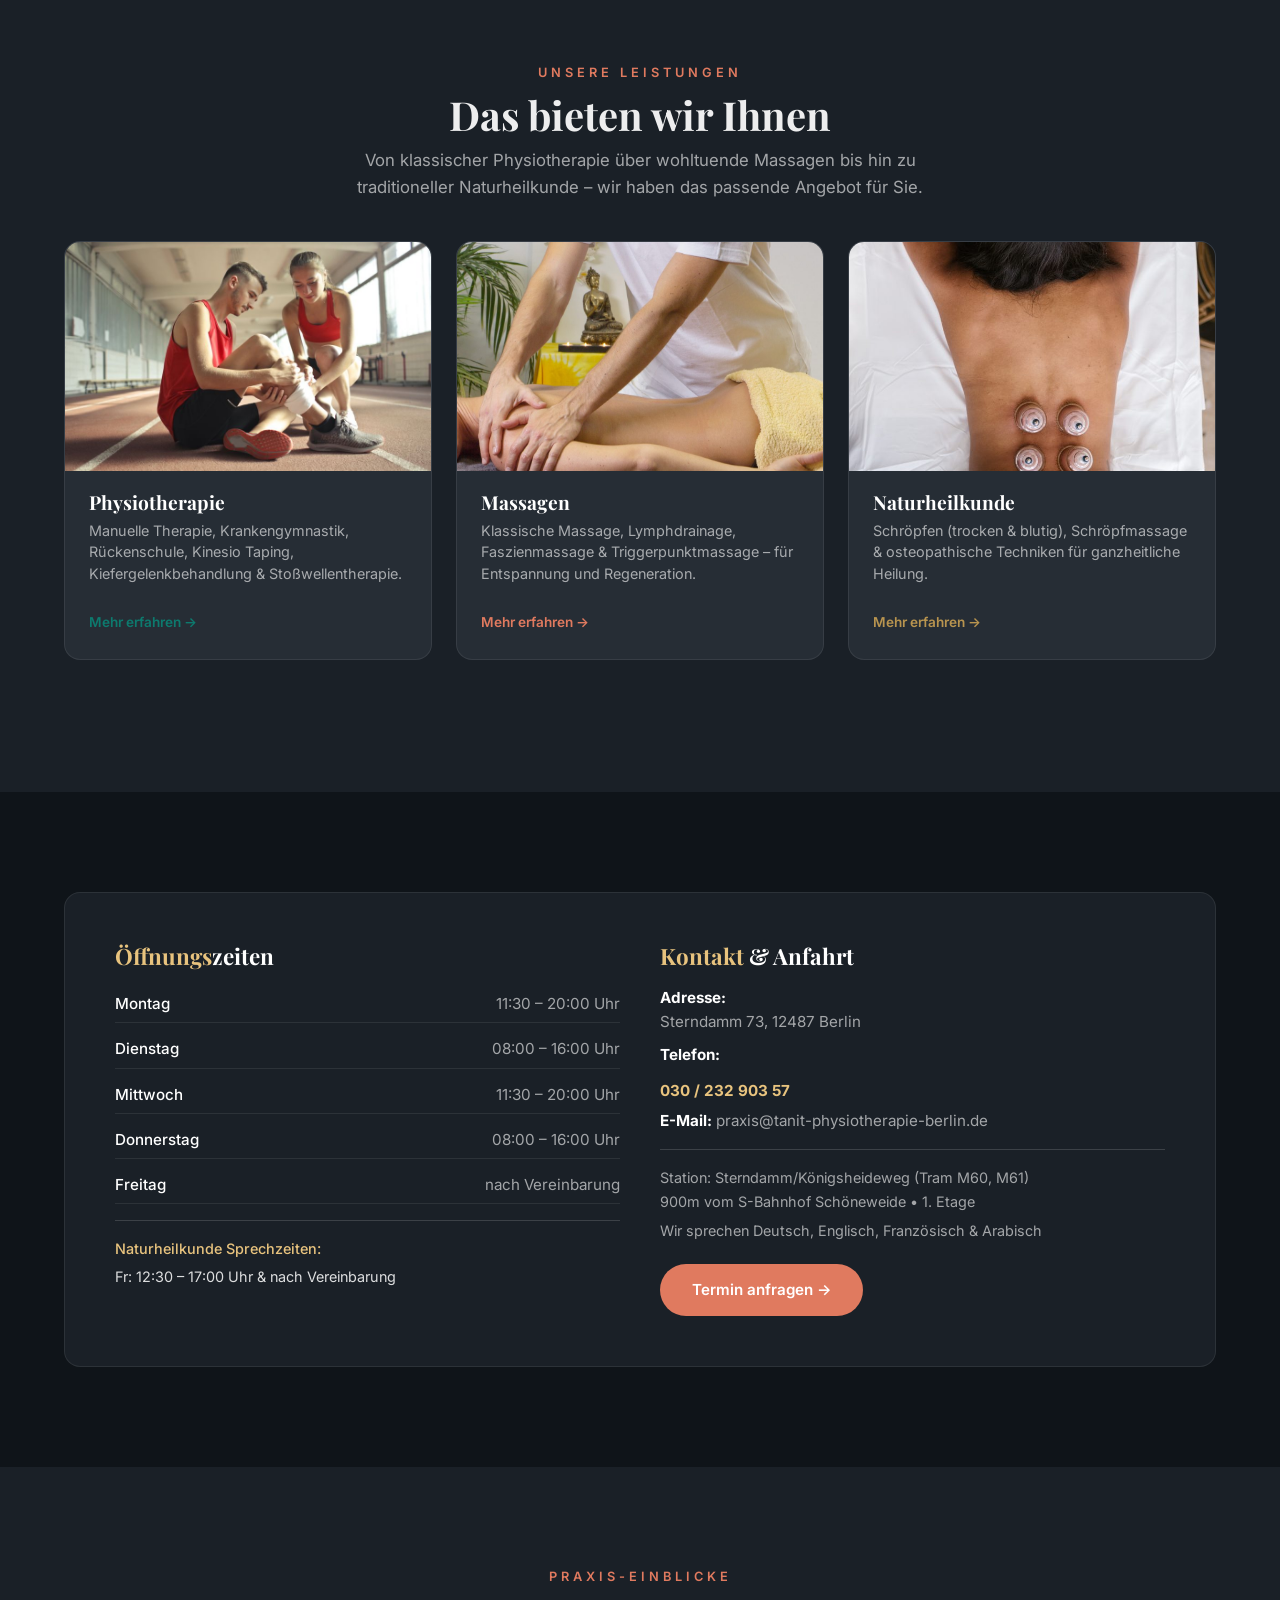
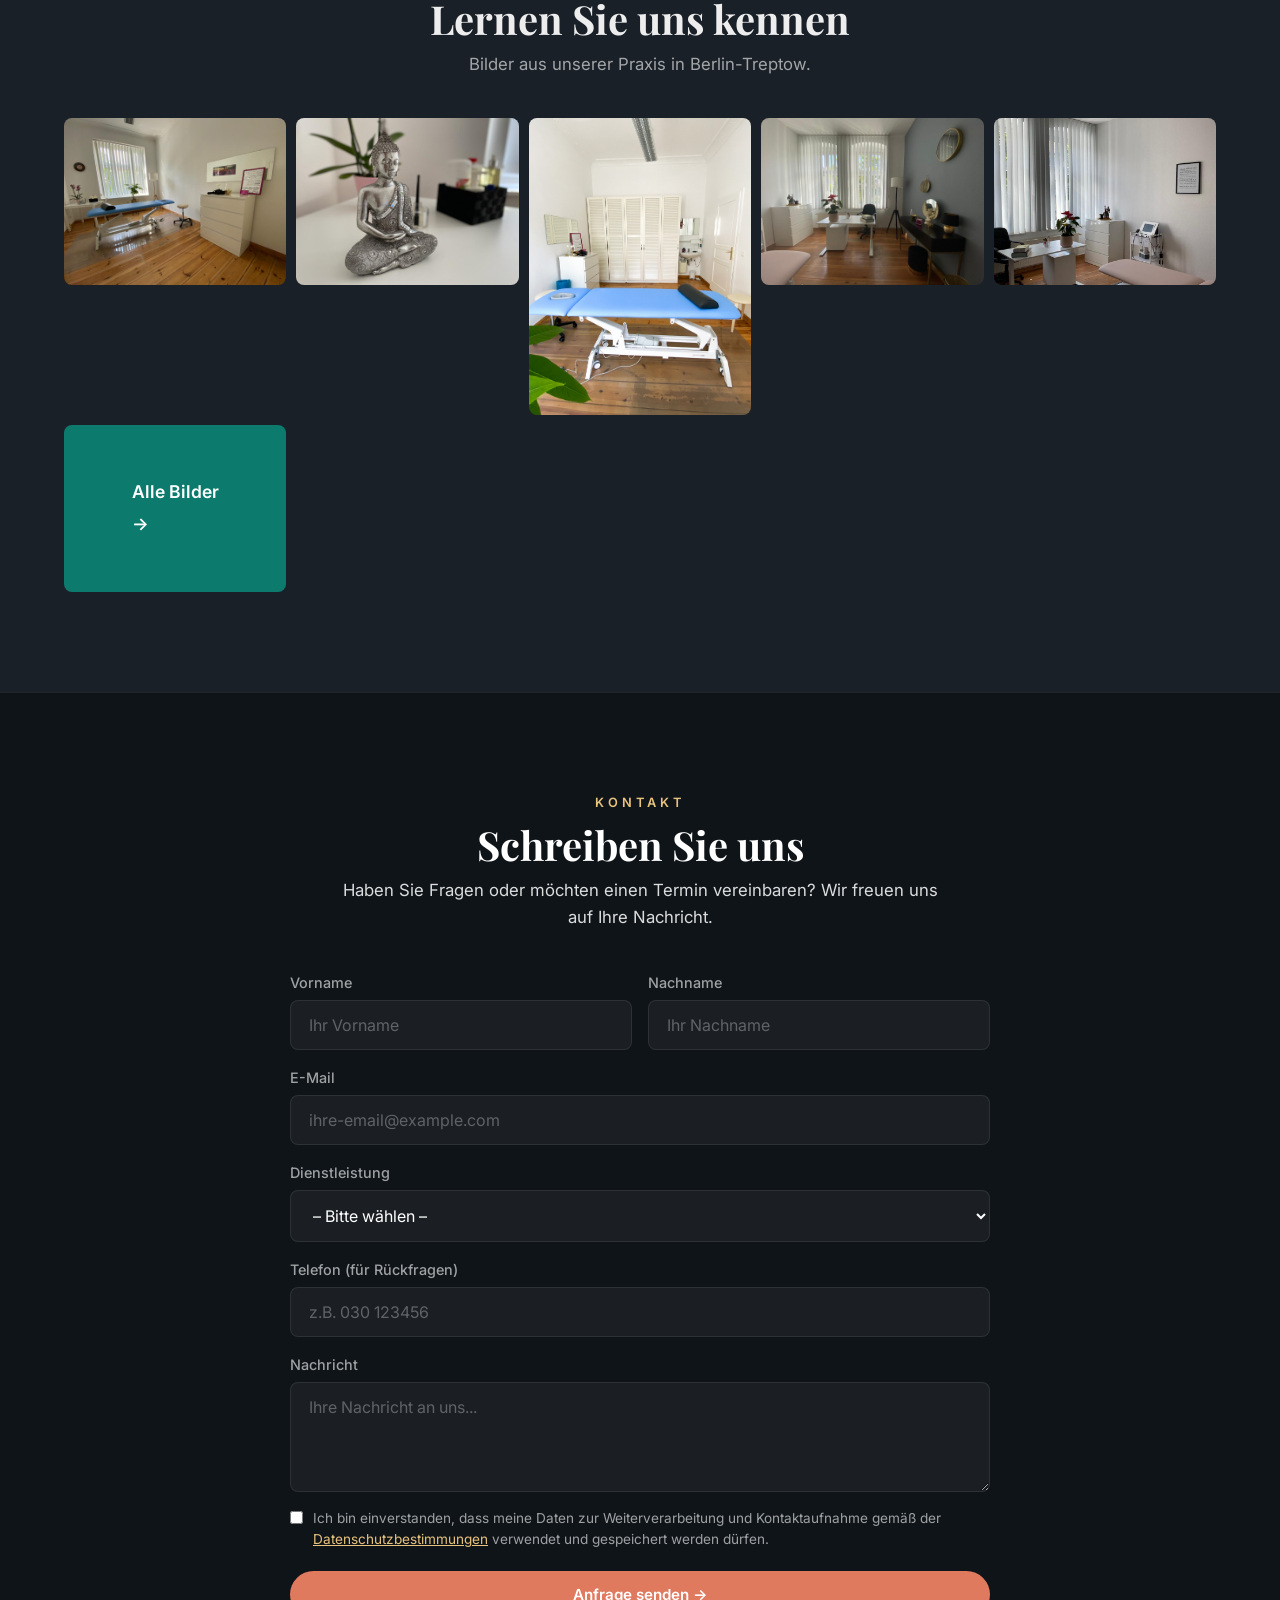
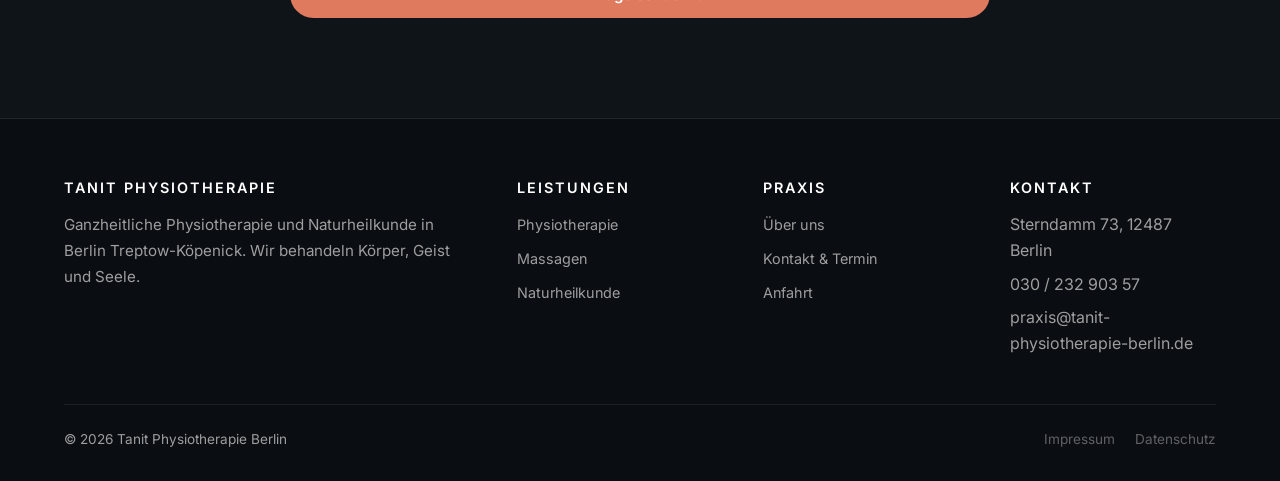
==== commit a716eba2: "Replace icon cards with photo cards on index.html services section Co-Authored-By: Claude Sonnet 4.6" ====
--- a/index.html
+++ b/index.html
@@ -98,26 +98,38 @@
 
     <div class="container" style="margin-top: 20px;">
       <!-- Physio -->
-      <div class="card-grid" style="margin-bottom: 32px;">
-        <a href="physiotherapie.html" class="card" style="display: block; background: linear-gradient(135deg, rgba(13,122,110,0.15), var(--bg-card)); border-color: rgba(13,122,110,0.3);">
-          <div class="card-icon" style="background: var(--primary); color: white;"><svg width="32" height="32" viewBox="0 0 24 24" fill="none" stroke="currentColor" stroke-width="1.5" stroke-linecap="round" stroke-linejoin="round"><path d="M17 5a3 3 0 0 1 3 3c0 .8-.3 1.5-.8 2l-3.7 3.7a3 3 0 0 1-4.2 0L8.8 10a3 3 0 0 1 0-4.2l3.7-3.7A3 3 0 0 1 17 5z"/><circle cx="10" cy="14" r="2"/><path d="M14 14l-5 5"/><path d="M5 17l4-4"/></svg></div>
-          <h3>Physiotherapie</h3>
-          <p>Manuelle Therapie, Krankengymnastik, Rückenschule, Atlaswirbelkorrektur, Kinesio Taping, Kiefergelenkbehandlung & Stoßwellentherapie.</p>
-          <span class="card-link" style="color: var(--primary);">Mehr erfahren →</span>
-        </a>
-
-        <a href="massage.html" class="card" style="display: block; background: linear-gradient(135deg, rgba(224,122,95,0.15), var(--bg-card)); border-color: rgba(224,122,95,0.3);">
-          <div class="card-icon" style="background: var(--secondary); color: white;"><svg width="32" height="32" viewBox="0 0 24 24" fill="none" stroke="currentColor" stroke-width="1.5" stroke-linecap="round" stroke-linejoin="round"><circle cx="12" cy="8" r="4"/><path d="M18 20c0-3.3-2.7-6-6-6s-6 2.7-6 6"/></svg></div>
-          <h3>Massagen</h3>
-          <p>Klassische Massage, Lymphdrainage, Faszienmassage & Triggerpunktmassage – für Entspannung und Regeneration.</p>
-          <span class="card-link" style="color: var(--secondary);">Mehr erfahren →</span>
-        </a>
-
-        <a href="naturheilkunde.html" class="card" style="display: block; background: linear-gradient(135deg, rgba(232,195,126,0.15), var(--bg-card)); border-color: rgba(232,195,126,0.3);">
-          <div class="card-icon" style="background: #B8944F; color: white;"><svg width="32" height="32" viewBox="0 0 24 24" fill="none" stroke="currentColor" stroke-width="1.5" stroke-linecap="round" stroke-linejoin="round"><path d="M12 22V8m0 0a6 6 0 0 0-6-6H2v3a6 6 0 0 0 6 6h4m0-3a6 6 0 0 1 6-6h4v3a6 6 0 0 1-6 6h-4"/></svg></div>
-          <h3>Naturheilkunde</h3>
-          <p>Schröpfen (trocken & blutig), Schröpfmassage & osteopathische Techniken für ganzheitliche Heilung.</p>
-          <span class="card-link" style="color: #B8944F;">Mehr erfahren →</span>
+      <div class="service-card-grid" style="margin-bottom: 32px;">
+        <a href="physiotherapie.html" class="service-card" style="display: block; text-decoration: none;">
+          <div class="service-card-img">
+            <img src="images/physiotherapie/manuelle-therapie.jpg" alt="Physiotherapie" loading="lazy">
+          </div>
+          <div class="service-card-body">
+            <h3>Physiotherapie</h3>
+            <p>Manuelle Therapie, Krankengymnastik, Rückenschule, Kinesio Taping, Kiefergelenkbehandlung & Stoßwellentherapie.</p>
+            <span class="card-link" style="color: var(--primary);">Mehr erfahren →</span>
+          </div>
+        </a>
+
+        <a href="massage.html" class="service-card" style="display: block; text-decoration: none;">
+          <div class="service-card-img">
+            <img src="images/massage/klassische-massage.jpg" alt="Massagen" loading="lazy">
+          </div>
+          <div class="service-card-body">
+            <h3>Massagen</h3>
+            <p>Klassische Massage, Lymphdrainage, Faszienmassage & Triggerpunktmassage – für Entspannung und Regeneration.</p>
+            <span class="card-link" style="color: var(--secondary);">Mehr erfahren →</span>
+          </div>
+        </a>
+
+        <a href="naturheilkunde.html" class="service-card" style="display: block; text-decoration: none;">
+          <div class="service-card-img">
+            <img src="images/naturheilkunde/schropfen.jpg" alt="Naturheilkunde" loading="lazy">
+          </div>
+          <div class="service-card-body">
+            <h3>Naturheilkunde</h3>
+            <p>Schröpfen (trocken & blutig), Schröpfmassage & osteopathische Techniken für ganzheitliche Heilung.</p>
+            <span class="card-link" style="color: #B8944F;">Mehr erfahren →</span>
+          </div>
         </a>
       </div>
     </div>
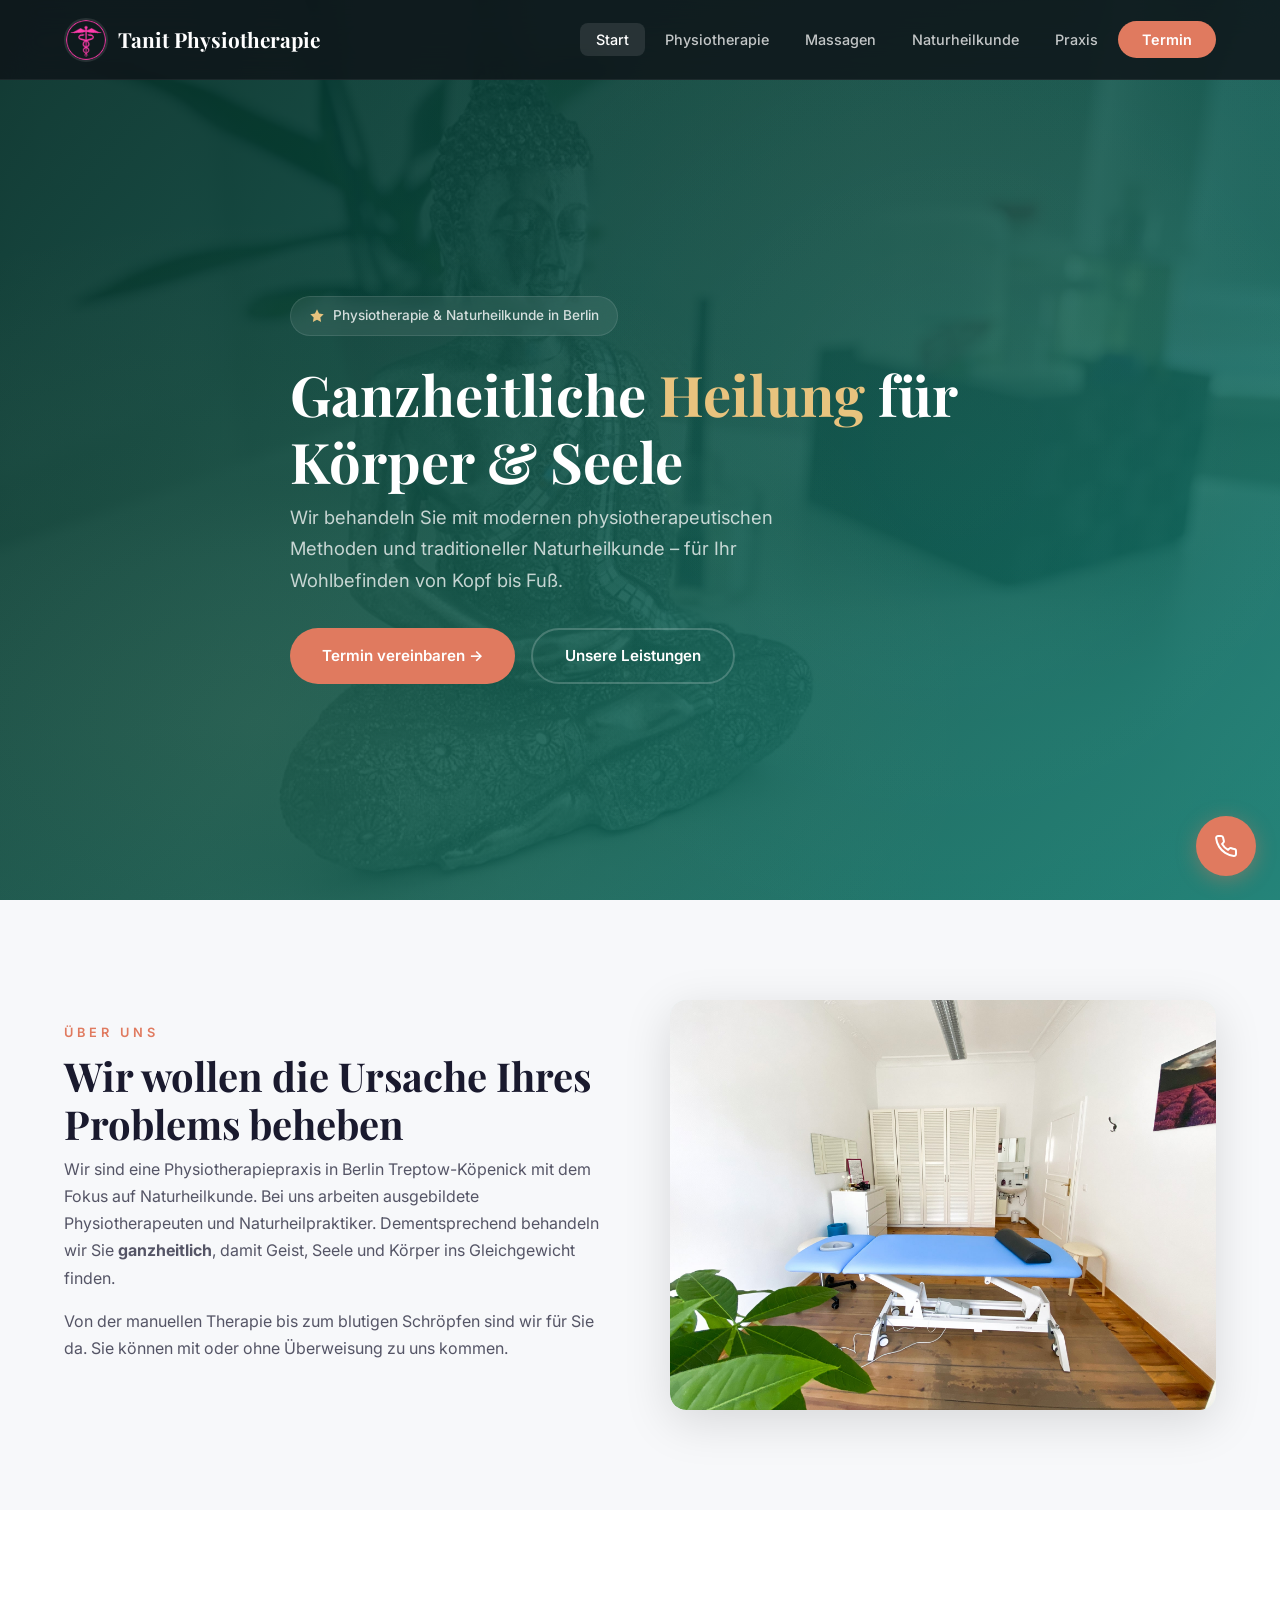
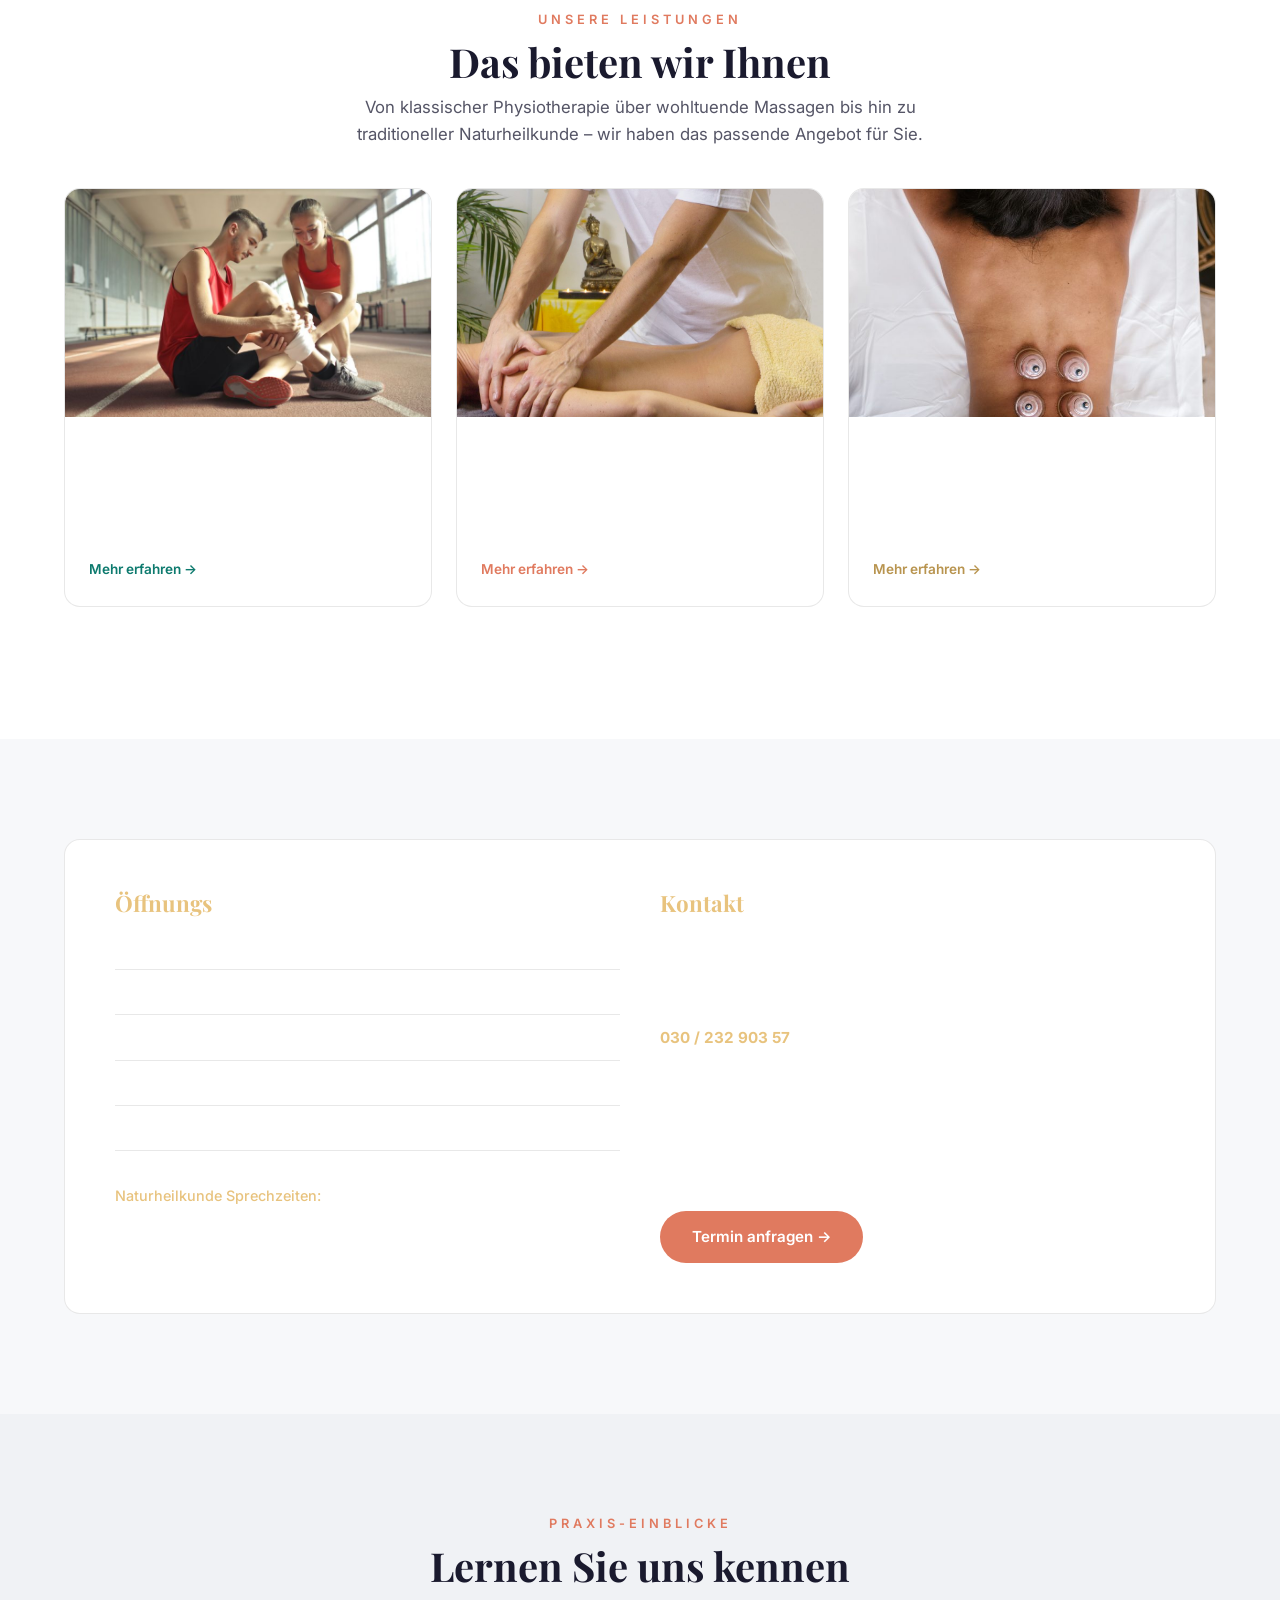
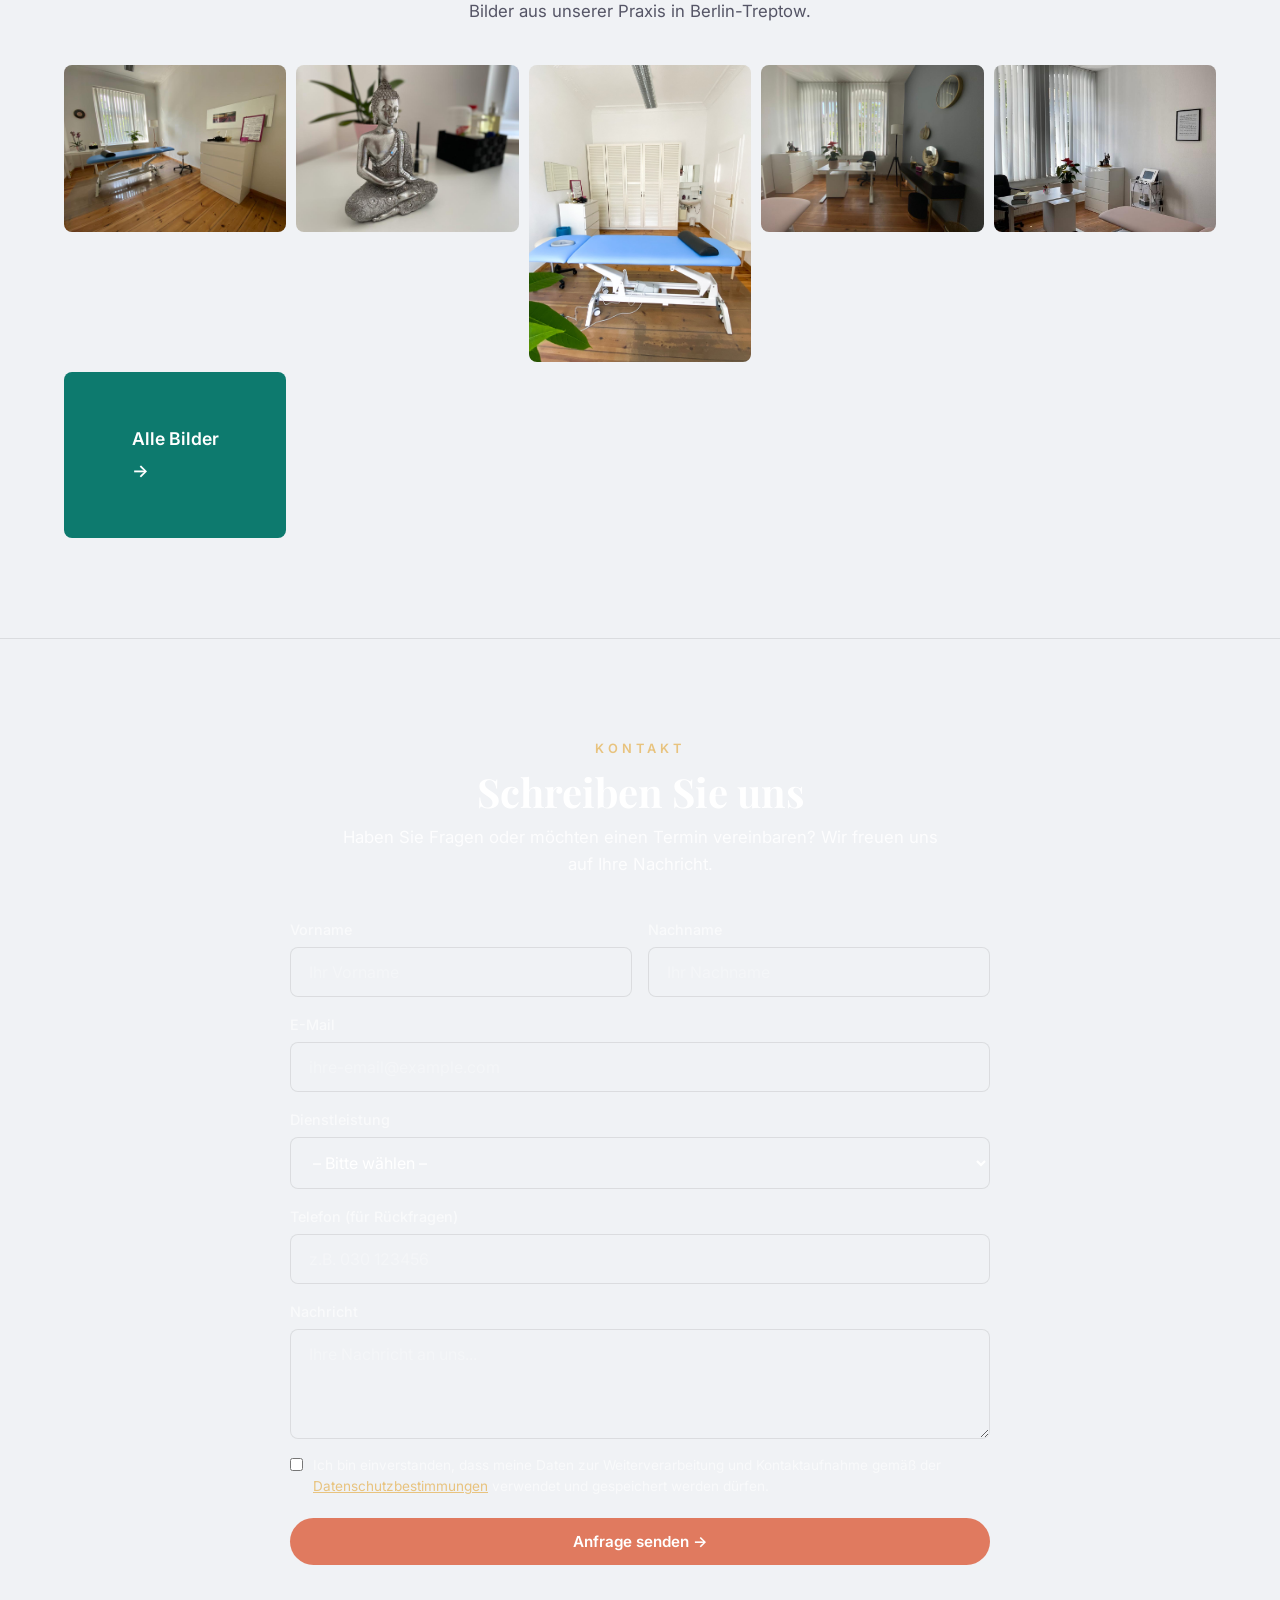
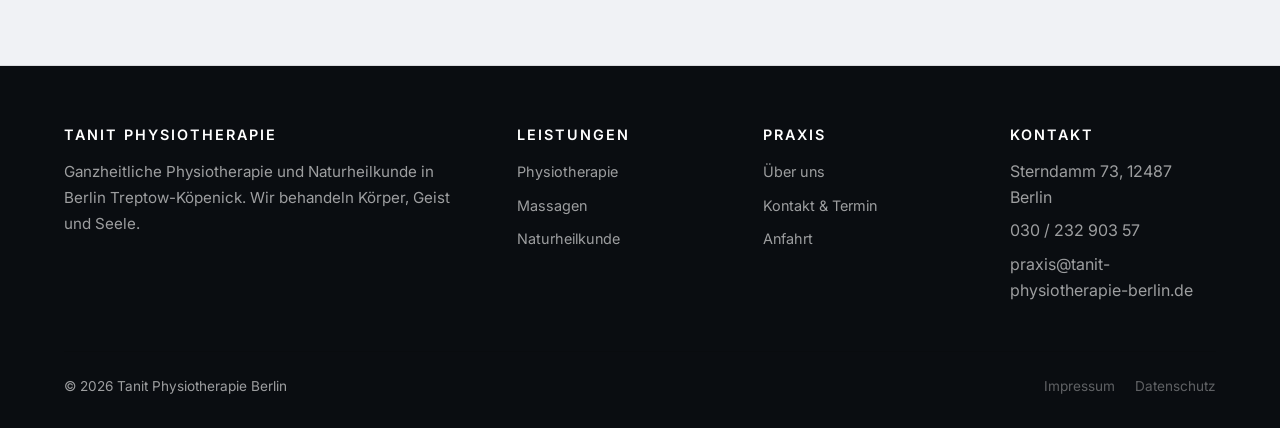
==== commit 926dbb8a: "Remove stat boxes from Über uns section Co-Authored-By: Claude Sonnet 4.6 <noreply@anthropic.com>" ====
--- a/index.html
+++ b/index.html
@@ -66,20 +66,6 @@
           <p style="color: var(--text-light); margin-bottom: 1.5rem; line-height: 1.7;">
             Von der manuellen Therapie bis zum blutigen Schröpfen sind wir für Sie da. Sie können mit oder ohne Überweisung zu uns kommen.
           </p>
-          <div style="display: flex; gap: 12px; flex-wrap: wrap;">
-            <div style="background: var(--primary-light); border-radius: var(--radius-sm); padding: 16px 20px; flex: 1; min-width: 140px;">
-              <div style="font-weight: 700; font-size: 1.8rem; color: var(--primary);">10+</div>
-              <div style="color: var(--text-light); font-size: 0.85rem;">Jahre Erfahrung</div>
-            </div>
-            <div style="background: var(--secondary-light); border-radius: var(--radius-sm); padding: 16px 20px; flex: 1; min-width: 140px;">
-              <div style="font-weight: 700; font-size: 1.8rem; color: var(--secondary);">4</div>
-              <div style="color: var(--text-light); font-size: 0.85rem;">Sprachen</div>
-            </div>
-            <div style="background: var(--accent-light); border-radius: var(--radius-sm); padding: 16px 20px; flex: 1; min-width: 140px;">
-              <div style="font-weight: 700; font-size: 1.8rem; color: #B8944F;">∞</div>
-              <div style="color: var(--text-light); font-size: 0.85rem;">Ganzheitlich</div>
-            </div>
-          </div>
         </div>
         <div class="about-image">
           <img src="images/practice/02-min.jpg" alt="Tanit Physiotherapie Team in Berlin Treptow-Köpenick" loading="lazy" style="width:100%;height:100%;object-fit:cover;border-radius:var(--radius);">
--- a/styles.css
+++ b/styles.css
@@ -11,26 +11,26 @@
   --accent: #E8C37E;
   --accent-light: #FCF5E8;
 
-  --bg: #0F1419;
-  --bg-white: #1A2027;
-  --bg-dark: #0F1419;
-  --bg-dark-alt: #1A2027;
-  --bg-light: #1A2027;
-  --bg-card: #262D35;
-  --bg-card-hover: #2E3740;
-
-  --text: rgba(255,255,255,0.92);
-  --text-light: rgba(255,255,255,0.6);
-  --text-muted: rgba(255,255,255,0.4);
+  --bg: #F7F8FA;
+  --bg-white: #FFFFFF;
+  --bg-dark: #F0F2F5;
+  --bg-dark-alt: #FFFFFF;
+  --bg-light: #F0F2F5;
+  --bg-card: #FFFFFF;
+  --bg-card-hover: #F7F8FA;
+
+  --text: #1A1A2E;
+  --text-light: #555566;
+  --text-muted: #888899;
   --text-on-dark: rgba(255,255,255,0.92);
   --text-on-dark-muted: rgba(255,255,255,0.6);
 
-  --border: rgba(255,255,255,0.08);
-  --border-dark: rgba(255,255,255,0.08);
-
-  --shadow-sm: 0 2px 8px rgba(0,0,0,0.06);
+  --border: rgba(0,0,0,0.09);
+  --border-dark: rgba(0,0,0,0.09);
+
+  --shadow-sm: 0 2px 8px rgba(0,0,0,0.07);
   --shadow: 0 4px 24px rgba(0,0,0,0.1);
-  --shadow-lg: 0 12px 48px rgba(0,0,0,0.15);
+  --shadow-lg: 0 12px 48px rgba(0,0,0,0.13);
 
   --radius: 16px;
   --radius-sm: 8px;
